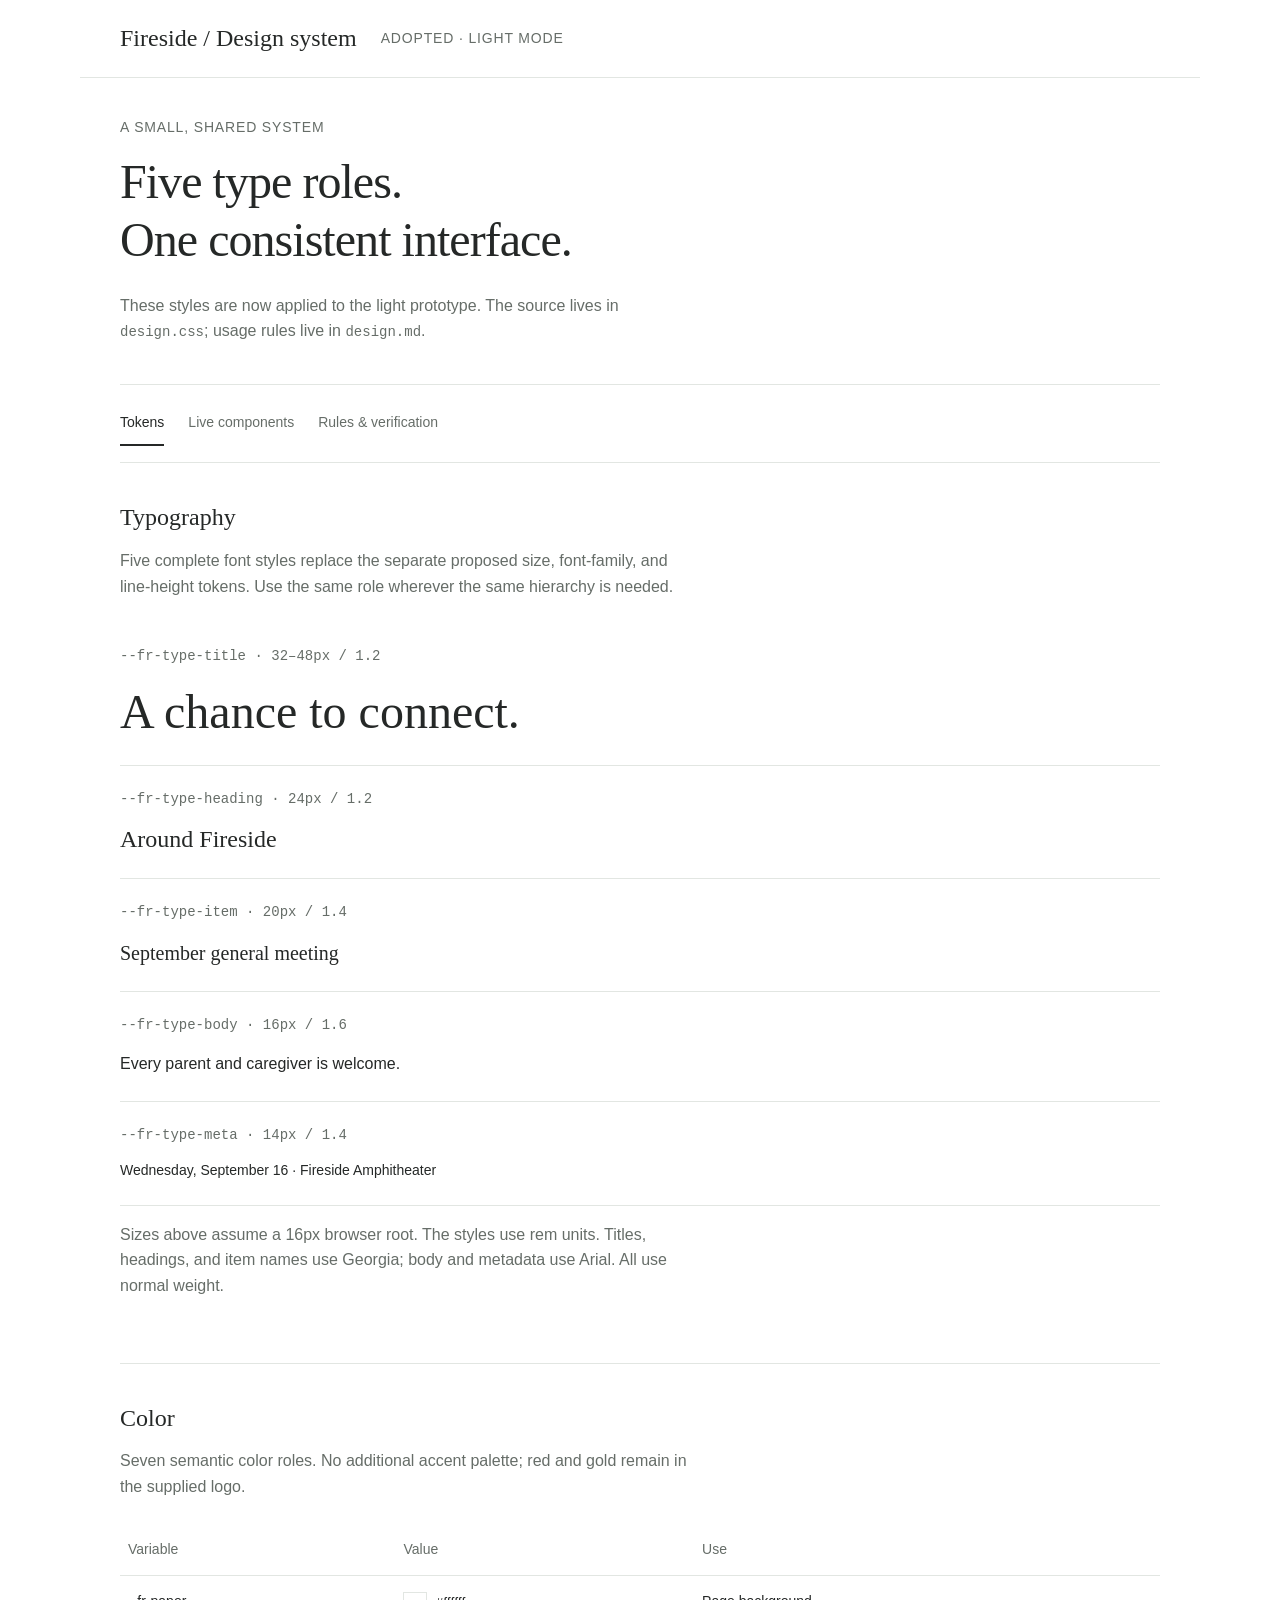
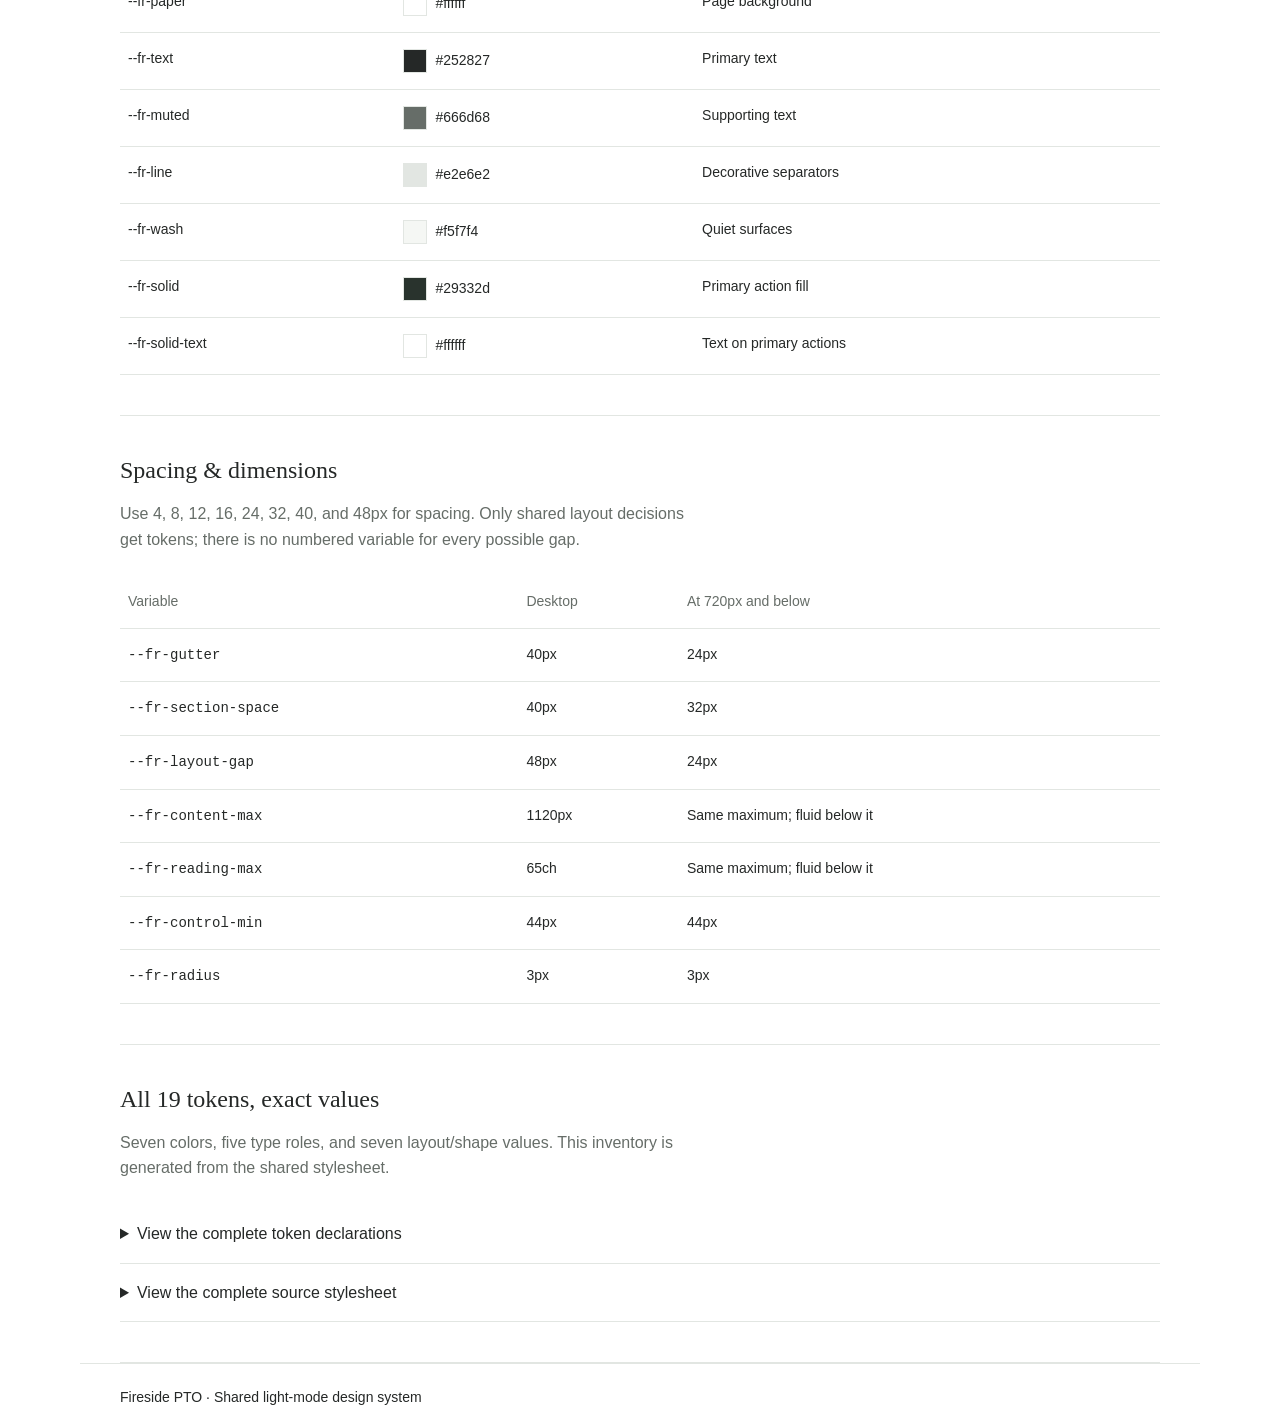
==== design-system.html @ 52592a34 "Add Fireside PTO website preview and shared design system" ====
<!doctype html>
<html lang="en">
<head>
<meta charset="utf-8">
<meta name="viewport" content="width=device-width, initial-scale=1">
<title>Fireside PTO — Design system</title>
<meta name="description" content="Fireside PTO website concept: events, meeting records, volunteer opportunities, and the PTO team.">
<link rel="icon" href="assets/fireside-logo.png">
<link rel="stylesheet" href="design.css">
<link rel="stylesheet" href="site.css">
<link rel="stylesheet" href="design-system.css">
</head>
<body>
<div id="fireside-refined" aria-label="Fireside adopted design system">
 <header class="fr-header"><span class="fr-brand-copy">Fireside / Design system</span><span class="fr-label">ADOPTED · LIGHT MODE</span></header>
 <main>
  <section class="fr-page-intro"><span class="fr-label">A SMALL, SHARED SYSTEM</span><h1>Five type roles.<br>One consistent interface.</h1><p>These styles are now applied to the light prototype. The source lives in <code>design.css</code>; usage rules live in <code>design.md</code>.</p></section>
  <div class="fr-switch ds-nav" role="group" aria-label="Design-system section"><button data-tab="tokens" aria-pressed="true">Tokens</button><button data-tab="samples" aria-pressed="false">Live components</button><button data-tab="rules" aria-pressed="false">Rules & verification</button></div>
  <section id="ds-tokens">
   <div class="ds-block"><h2>Typography</h2><p>Five complete font styles replace the separate proposed size, font-family, and line-height tokens. Use the same role wherever the same hierarchy is needed.</p>
    <div class="ds-type"><code>--fr-type-title · 32–48px / 1.2</code><div style="font:var(--fr-type-title)">A chance to connect.</div></div>
    <div class="ds-type"><code>--fr-type-heading · 24px / 1.2</code><div style="font:var(--fr-type-heading)">Around Fireside</div></div>
    <div class="ds-type"><code>--fr-type-item · 20px / 1.4</code><div style="font:var(--fr-type-item)">September general meeting</div></div>
    <div class="ds-type"><code>--fr-type-body · 16px / 1.6</code><div style="font:var(--fr-type-body)">Every parent and caregiver is welcome.</div></div>
    <div class="ds-type"><code>--fr-type-meta · 14px / 1.4</code><div style="font:var(--fr-type-meta)">Wednesday, September 16 · Fireside Amphitheater</div></div>
    <p>Sizes above assume a 16px browser root. The styles use rem units. Titles, headings, and item names use Georgia; body and metadata use Arial. All use normal weight.</p>
   </div>
   <div class="ds-block"><h2>Color</h2><p>Seven semantic color roles. No additional accent palette; red and gold remain in the supplied logo.</p><div class="ds-table-wrap"><table><thead><tr><th>Variable</th><th>Value</th><th>Use</th></tr></thead><tbody id="ds-color-rows"></tbody></table></div></div>
   <div class="ds-block"><h2>Spacing & dimensions</h2><p>Use 4, 8, 12, 16, 24, 32, 40, and 48px for spacing. Only shared layout decisions get tokens; there is no numbered variable for every possible gap.</p><div class="ds-table-wrap"><table><thead><tr><th>Variable</th><th>Desktop</th><th>At 720px and below</th></tr></thead><tbody><tr><td><code>--fr-gutter</code></td><td>40px</td><td>24px</td></tr><tr><td><code>--fr-section-space</code></td><td>40px</td><td>32px</td></tr><tr><td><code>--fr-layout-gap</code></td><td>48px</td><td>24px</td></tr><tr><td><code>--fr-content-max</code></td><td>1120px</td><td>Same maximum; fluid below it</td></tr><tr><td><code>--fr-reading-max</code></td><td>65ch</td><td>Same maximum; fluid below it</td></tr><tr><td><code>--fr-control-min</code></td><td>44px</td><td>44px</td></tr><tr><td><code>--fr-radius</code></td><td>3px</td><td>3px</td></tr></tbody></table></div></div>
   <div class="ds-block"><h2>All 19 tokens, exact values</h2><p>Seven colors, five type roles, and seven layout/shape values. This inventory is generated from the shared stylesheet.</p><details><summary>View the complete token declarations</summary><pre id="ds-token-code"></pre></details><details><summary>View the complete source stylesheet</summary><pre id="ds-css-code"></pre></details></div>
  </section>
  <section id="ds-samples" hidden>
   <div class="ds-block"><h2>Action hierarchy</h2><p>A solid primary action and an underlined secondary action. Tab through the controls to see the native focus indicator.</p><div class="fr-links"><button class="fr-primary" id="ds-action">View meeting details →</button><a class="fr-inline" href="https://www.firesidepto.org/" target="_blank" rel="noopener">Current Fireside site ↗</a></div><p id="ds-action-status" aria-live="polite">Interactive specimen; no external changes.</p></div>
   <div class="ds-block"><h2>Event filters</h2><p>Selected state uses an underline plus a programmatic pressed state.</p><div class="fr-switch" role="group" aria-label="Example event filter"><button data-filter="Upcoming events" aria-pressed="true">Upcoming events</button><button data-filter="Past meetings" aria-pressed="false">Past meetings</button></div><p id="ds-filter-status" aria-live="polite">Upcoming events selected.</p></div>
   <div class="ds-block"><h2>Event row</h2><button class="fr-event-row" id="ds-event"><span class="fr-calendar"><span>SEP</span>16</span><span class="fr-row-main"><span class="fr-label">PTO MEETING</span><strong>September general meeting</strong><span>5:30–6:45 pm · Fireside Amphitheater</span></span><span class="fr-row-end">Details & agenda →</span></button><div id="ds-event-info" hidden><p>This row opens the event’s permanent page in the production design. A meeting keeps its agenda, recap, and minutes together.</p></div></div>
   <div class="ds-block"><h2>Information surface</h2><aside class="fr-next"><span class="fr-label">PTO GENERAL MEETING</span><div class="fr-date">Wednesday, September 16</div><p>5:30–6:45 pm<br>Fireside Amphitheater</p><div class="fr-note">Pizza and free babysitting provided.</div></aside></div>
   <div class="ds-block"><h2>Meeting records</h2><details><summary>Agenda & minutes</summary><p>Use this disclosure for meeting-specific records. Other types of events omit the section.</p></details></div>
  </section>
  <section id="ds-rules" hidden>
   <div class="ds-block"><h2>What changed</h2><ul><li>Body text is now 16px; metadata and navigation are 14px.</li><li>Near-duplicate heading sizes now share five font roles.</li><li>Header, main content, and footer share gutters and a 1120px maximum.</li><li>Standalone controls have a 44px minimum height.</li><li>Team portraits use a shared 4:3 ratio.</li><li>Internal links use → and external links use ↗.</li><li>Dormant dark-mode colors were removed from the light stylesheet.</li></ul></div>
   <div class="ds-block"><h2>Responsive rules</h2><p>At 960px navigation takes a separate row. At 720px, hero and detail pages stack, gutters reduce, and the team grid uses two columns. At 480px, team and lower homepage sections use one column. The header breakpoint accommodates the larger text.</p></div>
   <div class="ds-block"><h2>Accessibility checks</h2><div class="ds-table-wrap"><table><thead><tr><th>Source-color pair</th><th>Contrast</th></tr></thead><tbody><tr><td>Primary text / paper</td><td>14.88:1</td></tr><tr><td>Secondary text / paper</td><td>5.31:1</td></tr><tr><td>Secondary text / wash</td><td>4.93:1</td></tr><tr><td>Primary text / wash</td><td>13.81:1</td></tr><tr><td>Button text / action fill</td><td>13.08:1</td></tr></tbody></table></div><p>These pairs meet the <a href="https://www.w3.org/WAI/WCAG22/Understanding/contrast-minimum.html" target="_blank" rel="noopener">4.5:1 normal-text threshold</a>. The 44px control height is our usability target; <a href="https://www.w3.org/WAI/WCAG22/Understanding/target-size-minimum.html" target="_blank" rel="noopener">WCAG 2.2 AA specifies 24px with exceptions</a>. Native focus indicators are preserved. This is not a full accessibility audit.</p></div>
   <div class="ds-block"><h2>Before production</h2><p>Verify zoom and reflow, keyboard order, screen-reader semantics, real page URLs, back/forward behavior, and focus after navigation. The prototype still switches views locally.</p></div>
   <div class="ds-block"><h2>Keep it small</h2><p>Use an existing role before adding a value. Make a new token only when it expresses a reusable design decision. Update design.css, design.md, and this reference together.</p></div>
  </section>
 </main><footer>Fireside PTO · Shared light-mode design system</footer>
</div>

<script type="application/json" id="ds-values">{"css": "/* Fireside light prototype. See design.md for usage rules. */\n#fireside-refined {\n  color-scheme: light;\n  --fr-paper: #ffffff;\n  --fr-text: #252827;\n  --fr-muted: #666d68;\n  --fr-line: #e2e6e2;\n  --fr-wash: #f5f7f4;\n  --fr-solid: #29332d;\n  --fr-solid-text: #ffffff;\n\n  /* Five complete type roles; no per-component font-size tokens. */\n  --fr-type-title: 400 clamp(2rem, 1.5rem + 2vw, 3rem)/1.2 Georgia, serif;\n  --fr-type-heading: 400 1.5rem/1.2 Georgia, serif;\n  --fr-type-item: 400 1.25rem/1.4 Georgia, serif;\n  --fr-type-body: 400 1rem/1.6 Arial, sans-serif;\n  --fr-type-meta: 400 .875rem/1.4 Arial, sans-serif;\n\n  --fr-gutter: 40px;\n  --fr-section-space: 40px;\n  --fr-layout-gap: 48px;\n  --fr-content-max: 1120px;\n  --fr-reading-max: 65ch;\n  --fr-control-min: 44px;\n  --fr-radius: 3px;\n\n  background: var(--fr-paper);\n  color: var(--fr-text);\n  font: var(--fr-type-body);\n  text-align: left;\n}\n#fireside-refined * { box-sizing: border-box; }\n#fireside-refined [hidden] { display: none !important; }\n#fireside-refined button, #fireside-refined a { font: inherit; color: inherit; }\n#fireside-refined button { cursor: pointer; background: none; border: 0; padding: 0; text-align: left; min-height: var(--fr-control-min); }\n#fireside-refined a { text-decoration: underline; text-underline-offset: 3px; }\n#fireside-refined button:hover { text-decoration: underline; text-underline-offset: 3px; }\n/* Keep the browser's native focus indicator. */\n#fireside-refined :is(h1,h2,h3,p) { margin: 0; }\n#fireside-refined h1 { font: var(--fr-type-title); letter-spacing: -.02em; margin-bottom: 24px; }\n#fireside-refined h2 { font: var(--fr-type-heading); }\n#fireside-refined h3 { font: var(--fr-type-item); }\n#fireside-refined p { color: var(--fr-muted); margin: 16px 0 24px; max-width: var(--fr-reading-max); }\n#fireside-refined :is(.fr-header,main,footer) { max-width: var(--fr-content-max); margin-inline: auto; padding-inline: var(--fr-gutter); }\n#fireside-refined .fr-header { padding-block: 24px; border-bottom: 1px solid var(--fr-line); display: flex; align-items: center; gap: 24px; flex-wrap: wrap; }\n#fireside-refined .fr-brand { display: flex; align-items: center; gap: 16px; min-width: 0; }\n#fireside-refined .fr-brand img { display: block; width: 72px; height: 72px; object-fit: contain; flex-shrink: 0; }\n#fireside-refined .fr-brand-copy { display: block; font: var(--fr-type-heading); }\n#fireside-refined .fr-brand-copy>span { display: block; font: var(--fr-type-meta); color: var(--fr-muted); margin-top: 8px; }\n#fireside-refined nav { display: flex; gap: 24px; flex: 1; justify-content: flex-end; align-items: center; flex-wrap: wrap; }\n#fireside-refined nav :is(button,a), #fireside-refined .fr-support { display: inline-flex; align-items: center; min-height: var(--fr-control-min); font: var(--fr-type-meta); }\n#fireside-refined nav a, #fireside-refined .fr-support { text-decoration: none; }\n#fireside-refined nav [aria-current=page], #fireside-refined nav a:hover, #fireside-refined .fr-support:hover { text-decoration: underline; text-underline-offset: 6px; }\n#fireside-refined .fr-support { border-left: 1px solid var(--fr-line); padding-left: 24px; }\n#fireside-refined .fr-hero { padding-block: var(--fr-section-space); border-bottom: 1px solid var(--fr-line); }\n#fireside-refined .fr-kicker { display: flex; justify-content: space-between; gap: 16px; flex-wrap: wrap; margin-bottom: 32px; }\n#fireside-refined :is(.fr-kicker,.fr-label) { font: var(--fr-type-meta); color: var(--fr-muted); letter-spacing: .06em; }\n#fireside-refined .fr-label { display: block; }\n#fireside-refined .fr-hero-grid { display: grid; grid-template-columns: 1.6fr 1fr; gap: var(--fr-layout-gap); align-items: center; }\n#fireside-refined .fr-primary { display: inline-flex; align-items: center; justify-content: space-between; gap: 32px; background: var(--fr-solid); color: var(--fr-solid-text); padding: 12px 24px; border-radius: var(--fr-radius); font: var(--fr-type-body); }\n#fireside-refined :is(.fr-next,.fr-info) { padding: 24px; background: var(--fr-wash); border-radius: var(--fr-radius); }\n#fireside-refined .fr-date { font: var(--fr-type-heading); margin-top: 16px; }\n#fireside-refined .fr-note { font: var(--fr-type-meta); padding-top: 16px; border-top: 1px solid var(--fr-line); color: var(--fr-muted); }\n#fireside-refined .fr-events { padding-block: var(--fr-section-space); }\n#fireside-refined .fr-section-top { display: flex; align-items: center; justify-content: space-between; gap: 24px; flex-wrap: wrap; margin-bottom: 16px; }\n#fireside-refined .fr-switch { display: flex; gap: 24px; flex-wrap: wrap; }\n#fireside-refined .fr-switch button { font: var(--fr-type-meta); padding: 12px 0; color: var(--fr-muted); border-bottom: 2px solid transparent; }\n#fireside-refined .fr-switch button[aria-pressed=true] { color: var(--fr-text); border-color: var(--fr-text); }\n#fireside-refined .fr-event-row { display: flex; align-items: center; gap: 24px; width: 100%; padding: 24px 0; border-top: 1px solid var(--fr-line); }\n#fireside-refined .fr-event-row:hover { background: var(--fr-wash); text-decoration: none; }\n#fireside-refined .fr-calendar { width: 56px; flex-shrink: 0; text-align: center; font: var(--fr-type-heading); }\n#fireside-refined .fr-calendar>span { display: block; font: var(--fr-type-meta); color: var(--fr-muted); margin-bottom: 8px; }\n#fireside-refined .fr-row-main { display: block; flex: 1; min-width: 0; }\n#fireside-refined .fr-row-main strong { display: block; font: var(--fr-type-item); margin: 8px 0; }\n#fireside-refined .fr-row-main>span:last-child { font: var(--fr-type-meta); color: var(--fr-muted); }\n#fireside-refined .fr-row-end { font: var(--fr-type-meta); display: flex; gap: 24px; }\n#fireside-refined .fr-bottom { display: grid; grid-template-columns: 1fr 1fr; gap: var(--fr-layout-gap); border-top: 1px solid var(--fr-line); padding-block: var(--fr-section-space); }\n#fireside-refined .fr-bottom h2 { margin-top: 16px; }\n#fireside-refined .fr-links { display: flex; gap: 16px 24px; flex-wrap: wrap; }\n#fireside-refined .fr-inline { display: inline-flex; align-items: center; min-height: var(--fr-control-min); font: var(--fr-type-meta); padding: 8px 0; text-decoration: underline; text-underline-offset: 3px; }\n#fireside-refined footer { padding-block: 24px; border-top: 1px solid var(--fr-line); display: flex; align-items: center; justify-content: space-between; gap: 24px; flex-wrap: wrap; font: var(--fr-type-meta); }\n#fireside-refined footer a { display: inline-flex; align-items: center; min-height: var(--fr-control-min); }\n#fireside-refined .fr-footer-sub { display: block; color: var(--fr-muted); margin-top: 8px; }\n#fireside-refined .fr-back { display: inline-flex; align-items: center; margin: 24px 0; font: var(--fr-type-meta); color: var(--fr-muted); }\n#fireside-refined .fr-detail-head { padding-bottom: 32px; border-bottom: 1px solid var(--fr-line); }\n#fireside-refined :is(.fr-detail-head,.fr-page-intro) h1 { margin-top: 16px; }\n#fireside-refined .fr-detail-head p { margin-bottom: 0; }\n#fireside-refined .fr-detail-grid { display: grid; grid-template-columns: 1.6fr 1fr; gap: var(--fr-layout-gap); padding-block: var(--fr-section-space); }\n#fireside-refined .fr-detail-grid section+section { border-top: 1px solid var(--fr-line); padding-top: 24px; margin-top: 24px; }\n#fireside-refined .fr-info { align-self: start; }\n#fireside-refined .fr-info dl, #fireside-refined .fr-info dd { margin: 0; }\n#fireside-refined .fr-info dt { font: var(--fr-type-meta); color: var(--fr-muted); margin: 24px 0 8px; }\n#fireside-refined .fr-info dt:first-child { margin-top: 0; }\n#fireside-refined .fr-status { font: var(--fr-type-meta); color: var(--fr-muted); border-left: 2px solid var(--fr-line); padding: 16px; margin: 24px 0; }\n#fireside-refined details { border-bottom: 1px solid var(--fr-line); }\n#fireside-refined summary { cursor: pointer; min-height: var(--fr-control-min); padding: 16px 0; }\n#fireside-refined details p { margin-bottom: 16px; }\n#fireside-refined .fr-page-intro { padding-block: var(--fr-section-space); border-bottom: 1px solid var(--fr-line); }\n#fireside-refined .fr-page-intro p { margin-bottom: 0; }\n#fireside-refined .fr-team-grid { display: grid; grid-template-columns: repeat(3,minmax(0,1fr)); gap: 32px 24px; padding-block: var(--fr-section-space); }\n#fireside-refined .fr-photo { aspect-ratio: 4/3; display: grid; place-items: center; background: var(--fr-wash); color: var(--fr-muted); font: var(--fr-type-heading); margin-bottom: 16px; border-radius: var(--fr-radius); }\n#fireside-refined .fr-team-grid h2 { font: var(--fr-type-item); margin-top: 8px; overflow-wrap: anywhere; }\n#fireside-refined .fr-contact-pending { display: block; color: var(--fr-muted); font: var(--fr-type-meta); margin-top: 16px; }\n#fireside-refined .fr-team-help { border-top: 1px solid var(--fr-line); padding-block: var(--fr-section-space); }\n@media(max-width:960px) {\n  #fireside-refined nav { order: 3; flex-basis: 100%; justify-content: flex-start; }\n  #fireside-refined .fr-support { margin-left: auto; border: 0; padding: 0; }\n}\n@media(max-width:720px) {\n  #fireside-refined { --fr-gutter:24px; --fr-section-space:32px; --fr-layout-gap:24px; }\n  #fireside-refined :is(.fr-hero-grid,.fr-detail-grid) { grid-template-columns:1fr; }\n  #fireside-refined .fr-team-grid { grid-template-columns:repeat(2,minmax(0,1fr)); }\n  #fireside-refined .fr-event-row { flex-wrap:wrap; gap:16px; }\n  #fireside-refined .fr-row-end { flex-basis:100%; margin-left:72px; }\n}\n@media(max-width:480px) {\n  #fireside-refined :is(.fr-bottom,.fr-team-grid) { grid-template-columns:1fr; }\n  #fireside-refined .fr-brand-copy { font:var(--fr-type-item); }\n  #fireside-refined .fr-brand img { width:56px; height:56px; }\n  #fireside-refined .fr-brand-copy>span { max-width:18ch; }\n  #fireside-refined .fr-header { gap:16px; }\n  #fireside-refined .fr-support { margin-left:0; }\n  #fireside-refined nav { gap:16px; }\n  #fireside-refined .fr-switch { gap:16px; }\n}\n", "tokens": "--fr-paper: #ffffff;\n--fr-text: #252827;\n--fr-muted: #666d68;\n--fr-line: #e2e6e2;\n--fr-wash: #f5f7f4;\n--fr-solid: #29332d;\n--fr-solid-text: #ffffff;\n--fr-type-title: 400 clamp(2rem, 1.5rem + 2vw, 3rem)/1.2 Georgia, serif;\n--fr-type-heading: 400 1.5rem/1.2 Georgia, serif;\n--fr-type-item: 400 1.25rem/1.4 Georgia, serif;\n--fr-type-body: 400 1rem/1.6 Arial, sans-serif;\n--fr-type-meta: 400 .875rem/1.4 Arial, sans-serif;\n--fr-gutter: 40px;\n--fr-section-space: 40px;\n--fr-layout-gap: 48px;\n--fr-content-max: 1120px;\n--fr-reading-max: 65ch;\n--fr-control-min: 44px;\n--fr-radius: 3px;", "colors": [{"name": "--fr-paper", "value": "#ffffff"}, {"name": "--fr-text", "value": "#252827"}, {"name": "--fr-muted", "value": "#666d68"}, {"name": "--fr-line", "value": "#e2e6e2"}, {"name": "--fr-wash", "value": "#f5f7f4"}, {"name": "--fr-solid", "value": "#29332d"}, {"name": "--fr-solid-text", "value": "#ffffff"}]}</script>
<script>
(()=>{const root=document.getElementById('fireside-refined');const data=JSON.parse(document.getElementById('ds-values').textContent);const purposes=['Page background','Primary text','Supporting text','Decorative separators','Quiet surfaces','Primary action fill','Text on primary actions'];data.colors.forEach((c,i)=>{const tr=document.createElement('tr');[c.name,c.value,purposes[i]].forEach((v,j)=>{const td=document.createElement('td');if(j===1){const chip=document.createElement('span');chip.className='ds-swatch';chip.style.background=c.value;td.append(chip);}td.append(document.createTextNode(v));tr.append(td);});document.getElementById('ds-color-rows').append(tr);});document.getElementById('ds-token-code').textContent=data.tokens;document.getElementById('ds-css-code').textContent=data.css;root.querySelectorAll('[data-tab]').forEach(b=>b.addEventListener('click',()=>{root.querySelectorAll('[data-tab]').forEach(x=>{const selected=x===b;x.setAttribute('aria-pressed',String(selected));document.getElementById('ds-'+x.dataset.tab).hidden=!selected;});}));root.querySelectorAll('[data-filter]').forEach(b=>b.addEventListener('click',()=>{root.querySelectorAll('[data-filter]').forEach(x=>x.setAttribute('aria-pressed',String(x===b)));document.getElementById('ds-filter-status').textContent=b.dataset.filter+' selected.';}));document.getElementById('ds-action').addEventListener('click',()=>document.getElementById('ds-action-status').textContent='Action activated. The website opens the meeting detail view.');document.getElementById('ds-event').addEventListener('click',()=>{const panel=document.getElementById('ds-event-info');panel.hidden=!panel.hidden;});})();
</script>

</body>
</html>
---- design.css ----
/* Fireside light prototype. See design.md for usage rules. */
#fireside-refined {
  color-scheme: light;
  --fr-paper: #ffffff;
  --fr-text: #252827;
  --fr-muted: #666d68;
  --fr-line: #e2e6e2;
  --fr-wash: #f5f7f4;
  --fr-solid: #29332d;
  --fr-solid-text: #ffffff;

  /* Five complete type roles; no per-component font-size tokens. */
  --fr-type-title: 400 clamp(2rem, 1.5rem + 2vw, 3rem)/1.2 Georgia, serif;
  --fr-type-heading: 400 1.5rem/1.2 Georgia, serif;
  --fr-type-item: 400 1.25rem/1.4 Georgia, serif;
  --fr-type-body: 400 1rem/1.6 Arial, sans-serif;
  --fr-type-meta: 400 .875rem/1.4 Arial, sans-serif;

  --fr-gutter: 40px;
  --fr-section-space: 40px;
  --fr-layout-gap: 48px;
  --fr-content-max: 1120px;
  --fr-reading-max: 65ch;
  --fr-control-min: 44px;
  --fr-radius: 3px;

  background: var(--fr-paper);
  color: var(--fr-text);
  font: var(--fr-type-body);
  text-align: left;
}
#fireside-refined * { box-sizing: border-box; }
#fireside-refined [hidden] { display: none !important; }
#fireside-refined button, #fireside-refined a { font: inherit; color: inherit; }
#fireside-refined button { cursor: pointer; background: none; border: 0; padding: 0; text-align: left; min-height: var(--fr-control-min); }
#fireside-refined a { text-decoration: underline; text-underline-offset: 3px; }
#fireside-refined button:hover { text-decoration: underline; text-underline-offset: 3px; }
/* Keep the browser's native focus indicator. */
#fireside-refined :is(h1,h2,h3,p) { margin: 0; }
#fireside-refined h1 { font: var(--fr-type-title); letter-spacing: -.02em; margin-bottom: 24px; }
#fireside-refined h2 { font: var(--fr-type-heading); }
#fireside-refined h3 { font: var(--fr-type-item); }
#fireside-refined p { color: var(--fr-muted); margin: 16px 0 24px; max-width: var(--fr-reading-max); }
#fireside-refined :is(.fr-header,main,footer) { max-width: var(--fr-content-max); margin-inline: auto; padding-inline: var(--fr-gutter); }
#fireside-refined .fr-header { padding-block: 24px; border-bottom: 1px solid var(--fr-line); display: flex; align-items: center; gap: 24px; flex-wrap: wrap; }
#fireside-refined .fr-brand { display: flex; align-items: center; gap: 16px; min-width: 0; }
#fireside-refined .fr-brand img { display: block; width: 72px; height: 72px; object-fit: contain; flex-shrink: 0; }
#fireside-refined .fr-brand-copy { display: block; font: var(--fr-type-heading); }
#fireside-refined .fr-brand-copy>span { display: block; font: var(--fr-type-meta); color: var(--fr-muted); margin-top: 8px; }
#fireside-refined nav { display: flex; gap: 24px; flex: 1; justify-content: flex-end; align-items: center; flex-wrap: wrap; }
#fireside-refined nav :is(button,a), #fireside-refined .fr-support { display: inline-flex; align-items: center; min-height: var(--fr-control-min); font: var(--fr-type-meta); }
#fireside-refined nav a, #fireside-refined .fr-support { text-decoration: none; }
#fireside-refined nav [aria-current=page], #fireside-refined nav a:hover, #fireside-refined .fr-support:hover { text-decoration: underline; text-underline-offset: 6px; }
#fireside-refined .fr-support { border-left: 1px solid var(--fr-line); padding-left: 24px; }
#fireside-refined .fr-hero { padding-block: var(--fr-section-space); border-bottom: 1px solid var(--fr-line); }
#fireside-refined .fr-kicker { display: flex; justify-content: space-between; gap: 16px; flex-wrap: wrap; margin-bottom: 32px; }
#fireside-refined :is(.fr-kicker,.fr-label) { font: var(--fr-type-meta); color: var(--fr-muted); letter-spacing: .06em; }
#fireside-refined .fr-label { display: block; }
#fireside-refined .fr-hero-grid { display: grid; grid-template-columns: 1.6fr 1fr; gap: var(--fr-layout-gap); align-items: center; }
#fireside-refined .fr-primary { display: inline-flex; align-items: center; justify-content: space-between; gap: 32px; background: var(--fr-solid); color: var(--fr-solid-text); padding: 12px 24px; border-radius: var(--fr-radius); font: var(--fr-type-body); }
#fireside-refined :is(.fr-next,.fr-info) { padding: 24px; background: var(--fr-wash); border-radius: var(--fr-radius); }
#fireside-refined .fr-date { font: var(--fr-type-heading); margin-top: 16px; }
#fireside-refined .fr-note { font: var(--fr-type-meta); padding-top: 16px; border-top: 1px solid var(--fr-line); color: var(--fr-muted); }
#fireside-refined .fr-events { padding-block: var(--fr-section-space); }
#fireside-refined .fr-section-top { display: flex; align-items: center; justify-content: space-between; gap: 24px; flex-wrap: wrap; margin-bottom: 16px; }
#fireside-refined .fr-switch { display: flex; gap: 24px; flex-wrap: wrap; }
#fireside-refined .fr-switch button { font: var(--fr-type-meta); padding: 12px 0; color: var(--fr-muted); border-bottom: 2px solid transparent; }
#fireside-refined .fr-switch button[aria-pressed=true] { color: var(--fr-text); border-color: var(--fr-text); }
#fireside-refined .fr-event-row { display: flex; align-items: center; gap: 24px; width: 100%; padding: 24px 0; border-top: 1px solid var(--fr-line); }
#fireside-refined .fr-event-row:hover { background: var(--fr-wash); text-decoration: none; }
#fireside-refined .fr-calendar { width: 56px; flex-shrink: 0; text-align: center; font: var(--fr-type-heading); }
#fireside-refined .fr-calendar>span { display: block; font: var(--fr-type-meta); color: var(--fr-muted); margin-bottom: 8px; }
#fireside-refined .fr-row-main { display: block; flex: 1; min-width: 0; }
#fireside-refined .fr-row-main strong { display: block; font: var(--fr-type-item); margin: 8px 0; }
#fireside-refined .fr-row-main>span:last-child { font: var(--fr-type-meta); color: var(--fr-muted); }
#fireside-refined .fr-row-end { font: var(--fr-type-meta); display: flex; gap: 24px; }
#fireside-refined .fr-bottom { display: grid; grid-template-columns: 1fr 1fr; gap: var(--fr-layout-gap); border-top: 1px solid var(--fr-line); padding-block: var(--fr-section-space); }
#fireside-refined .fr-bottom h2 { margin-top: 16px; }
#fireside-refined .fr-links { display: flex; gap: 16px 24px; flex-wrap: wrap; }
#fireside-refined .fr-inline { display: inline-flex; align-items: center; min-height: var(--fr-control-min); font: var(--fr-type-meta); padding: 8px 0; text-decoration: underline; text-underline-offset: 3px; }
#fireside-refined footer { padding-block: 24px; border-top: 1px solid var(--fr-line); display: flex; align-items: center; justify-content: space-between; gap: 24px; flex-wrap: wrap; font: var(--fr-type-meta); }
#fireside-refined footer a { display: inline-flex; align-items: center; min-height: var(--fr-control-min); }
#fireside-refined .fr-footer-sub { display: block; color: var(--fr-muted); margin-top: 8px; }
#fireside-refined .fr-back { display: inline-flex; align-items: center; margin: 24px 0; font: var(--fr-type-meta); color: var(--fr-muted); }
#fireside-refined .fr-detail-head { padding-bottom: 32px; border-bottom: 1px solid var(--fr-line); }
#fireside-refined :is(.fr-detail-head,.fr-page-intro) h1 { margin-top: 16px; }
#fireside-refined .fr-detail-head p { margin-bottom: 0; }
#fireside-refined .fr-detail-grid { display: grid; grid-template-columns: 1.6fr 1fr; gap: var(--fr-layout-gap); padding-block: var(--fr-section-space); }
#fireside-refined .fr-detail-grid section+section { border-top: 1px solid var(--fr-line); padding-top: 24px; margin-top: 24px; }
#fireside-refined .fr-info { align-self: start; }
#fireside-refined .fr-info dl, #fireside-refined .fr-info dd { margin: 0; }
#fireside-refined .fr-info dt { font: var(--fr-type-meta); color: var(--fr-muted); margin: 24px 0 8px; }
#fireside-refined .fr-info dt:first-child { margin-top: 0; }
#fireside-refined .fr-status { font: var(--fr-type-meta); color: var(--fr-muted); border-left: 2px solid var(--fr-line); padding: 16px; margin: 24px 0; }
#fireside-refined details { border-bottom: 1px solid var(--fr-line); }
#fireside-refined summary { cursor: pointer; min-height: var(--fr-control-min); padding: 16px 0; }
#fireside-refined details p { margin-bottom: 16px; }
#fireside-refined .fr-page-intro { padding-block: var(--fr-section-space); border-bottom: 1px solid var(--fr-line); }
#fireside-refined .fr-page-intro p { margin-bottom: 0; }
#fireside-refined .fr-team-grid { display: grid; grid-template-columns: repeat(3,minmax(0,1fr)); gap: 32px 24px; padding-block: var(--fr-section-space); }
#fireside-refined .fr-photo { aspect-ratio: 4/3; display: grid; place-items: center; background: var(--fr-wash); color: var(--fr-muted); font: var(--fr-type-heading); margin-bottom: 16px; border-radius: var(--fr-radius); }
#fireside-refined .fr-team-grid h2 { font: var(--fr-type-item); margin-top: 8px; overflow-wrap: anywhere; }
#fireside-refined .fr-contact-pending { display: block; color: var(--fr-muted); font: var(--fr-type-meta); margin-top: 16px; }
#fireside-refined .fr-team-help { border-top: 1px solid var(--fr-line); padding-block: var(--fr-section-space); }
@media(max-width:960px) {
  #fireside-refined nav { order: 3; flex-basis: 100%; justify-content: flex-start; }
  #fireside-refined .fr-support { margin-left: auto; border: 0; padding: 0; }
}
@media(max-width:720px) {
  #fireside-refined { --fr-gutter:24px; --fr-section-space:32px; --fr-layout-gap:24px; }
  #fireside-refined :is(.fr-hero-grid,.fr-detail-grid) { grid-template-columns:1fr; }
  #fireside-refined .fr-team-grid { grid-template-columns:repeat(2,minmax(0,1fr)); }
  #fireside-refined .fr-event-row { flex-wrap:wrap; gap:16px; }
  #fireside-refined .fr-row-end { flex-basis:100%; margin-left:72px; }
}
@media(max-width:480px) {
  #fireside-refined :is(.fr-bottom,.fr-team-grid) { grid-template-columns:1fr; }
  #fireside-refined .fr-brand-copy { font:var(--fr-type-item); }
  #fireside-refined .fr-brand img { width:56px; height:56px; }
  #fireside-refined .fr-brand-copy>span { max-width:18ch; }
  #fireside-refined .fr-header { gap:16px; }
  #fireside-refined .fr-support { margin-left:0; }
  #fireside-refined nav { gap:16px; }
  #fireside-refined .fr-switch { gap:16px; }
}
---- site.css ----
html { color-scheme: light; background: #fff; }
body { margin: 0; }
---- design-system.css ----
#fireside-refined .ds-nav{padding-block:16px;border-bottom:1px solid var(--fr-line)}
#fireside-refined .ds-block{padding-block:var(--fr-section-space);border-bottom:1px solid var(--fr-line)}
#fireside-refined .ds-type{padding:24px 0;border-bottom:1px solid var(--fr-line)}
#fireside-refined .ds-type code{display:block;margin-bottom:16px;color:var(--fr-muted)}
#fireside-refined code,#fireside-refined pre{font:var(--fr-type-meta);font-family:monospace;overflow-wrap:anywhere}
#fireside-refined pre{white-space:pre-wrap;padding:24px;background:var(--fr-wash)}
#fireside-refined table{border-collapse:collapse;width:100%;font:var(--fr-type-meta)}
#fireside-refined :is(th,td){text-align:left;vertical-align:top;padding:16px 8px;border-bottom:1px solid var(--fr-line);overflow-wrap:anywhere}
#fireside-refined th{font-weight:400;color:var(--fr-muted)}
#fireside-refined .ds-swatch{display:inline-block;width:24px;height:24px;margin-right:8px;vertical-align:middle;border:1px solid var(--fr-line)}
#fireside-refined .ds-block li{margin-bottom:8px}
@media(max-width:720px){#fireside-refined .ds-table-wrap{overflow-x:auto}#fireside-refined table{min-width:480px}}
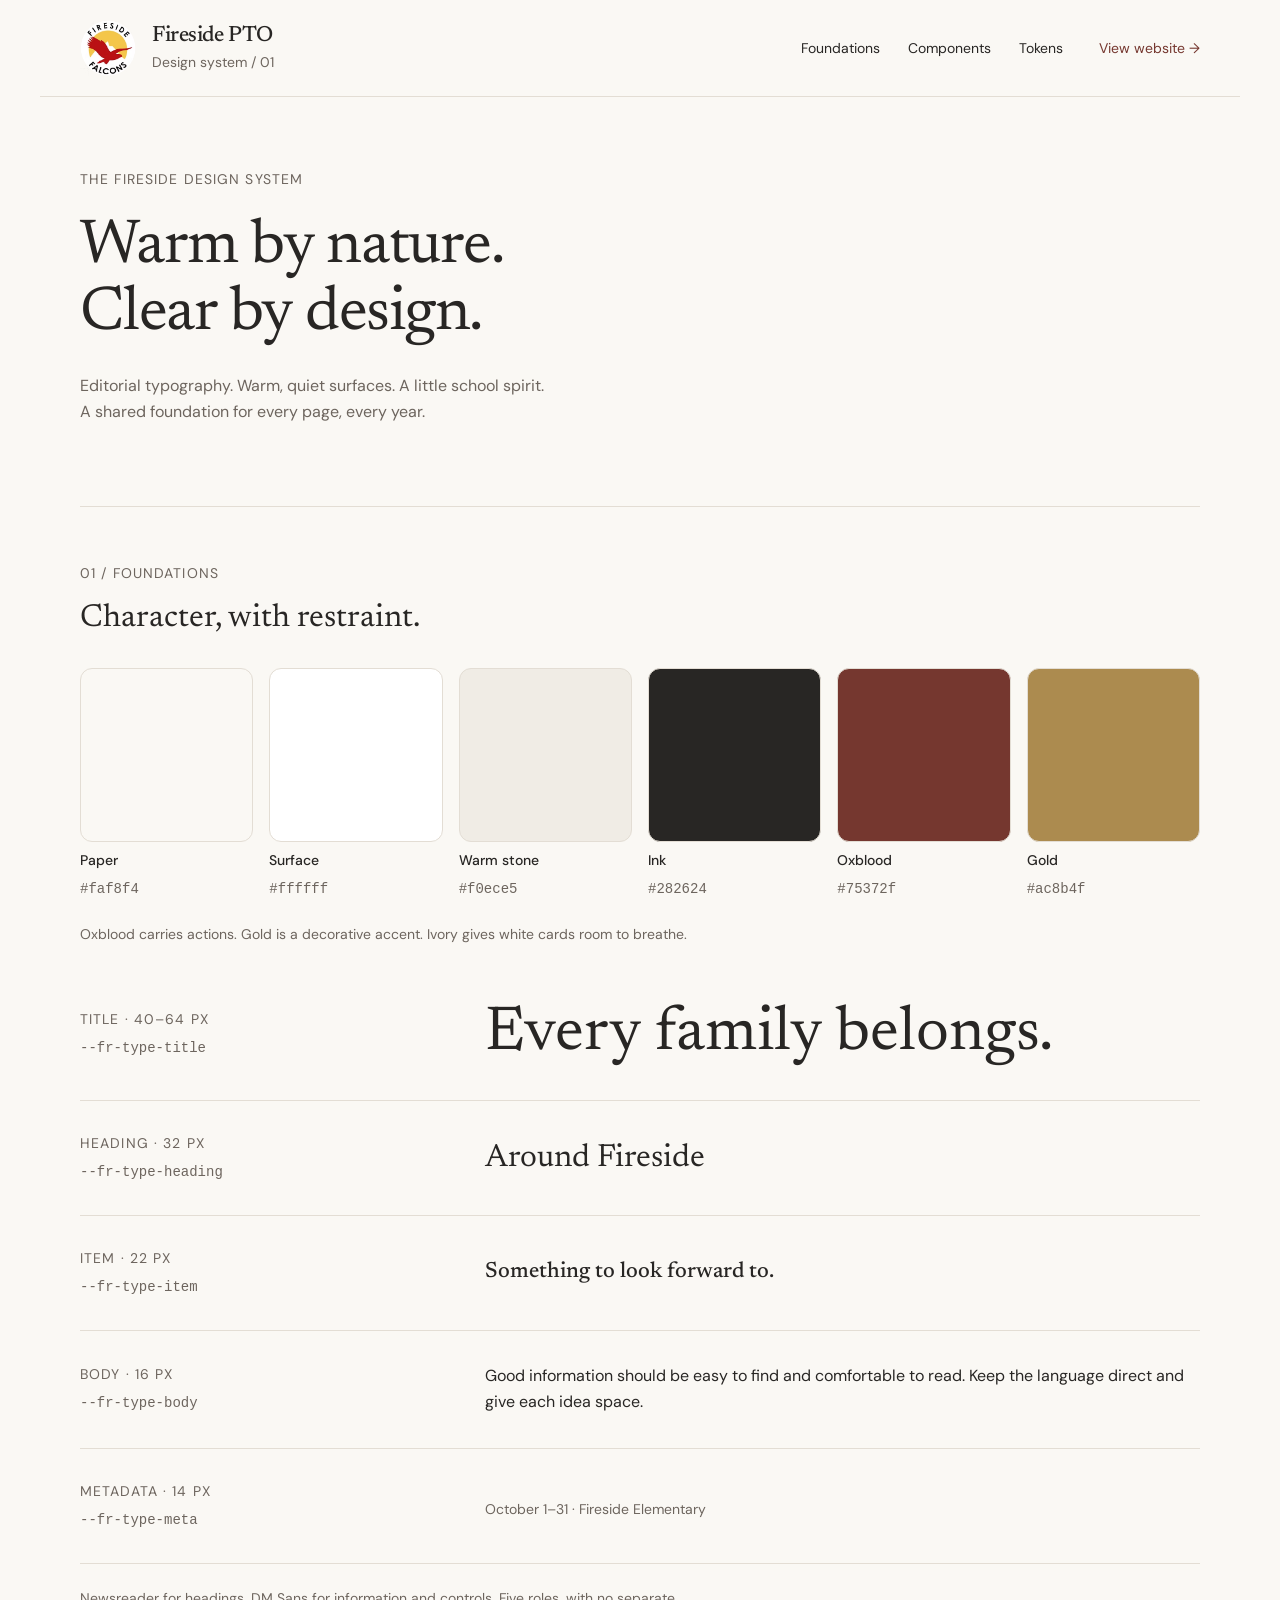
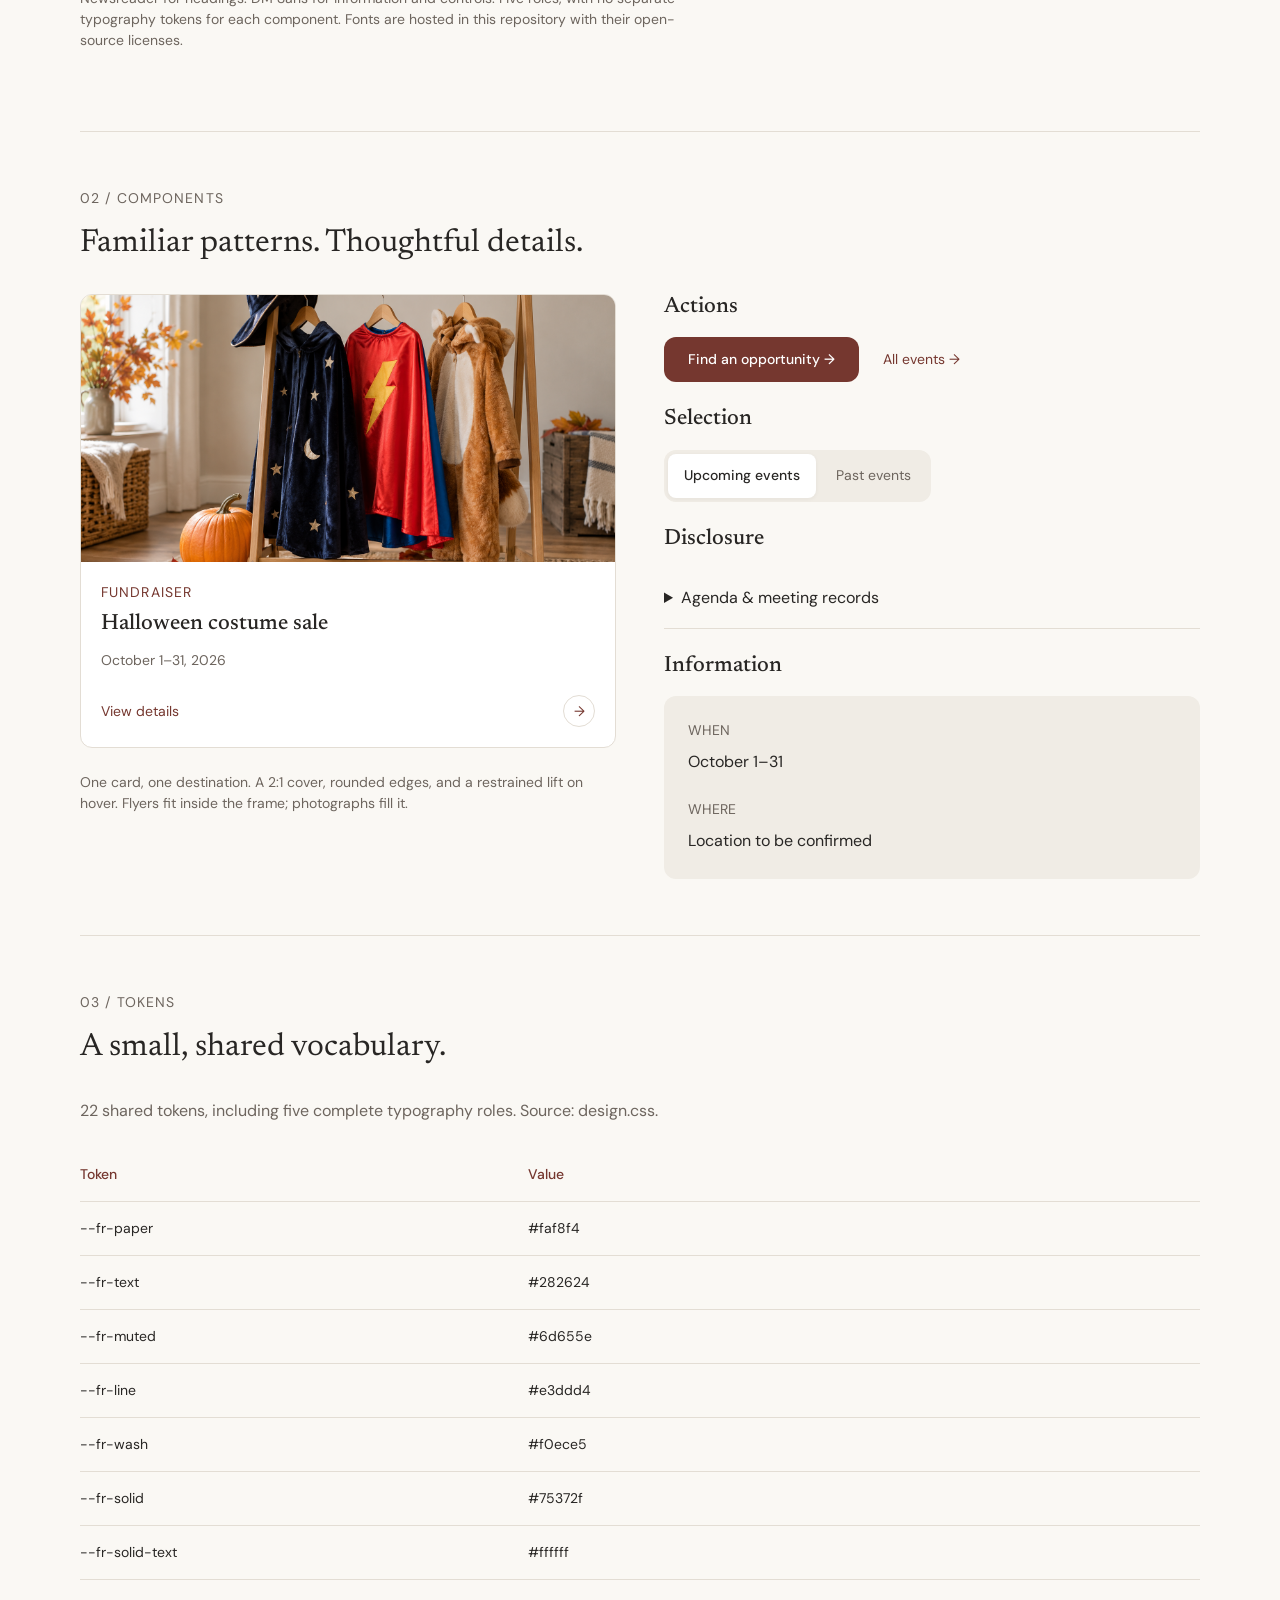
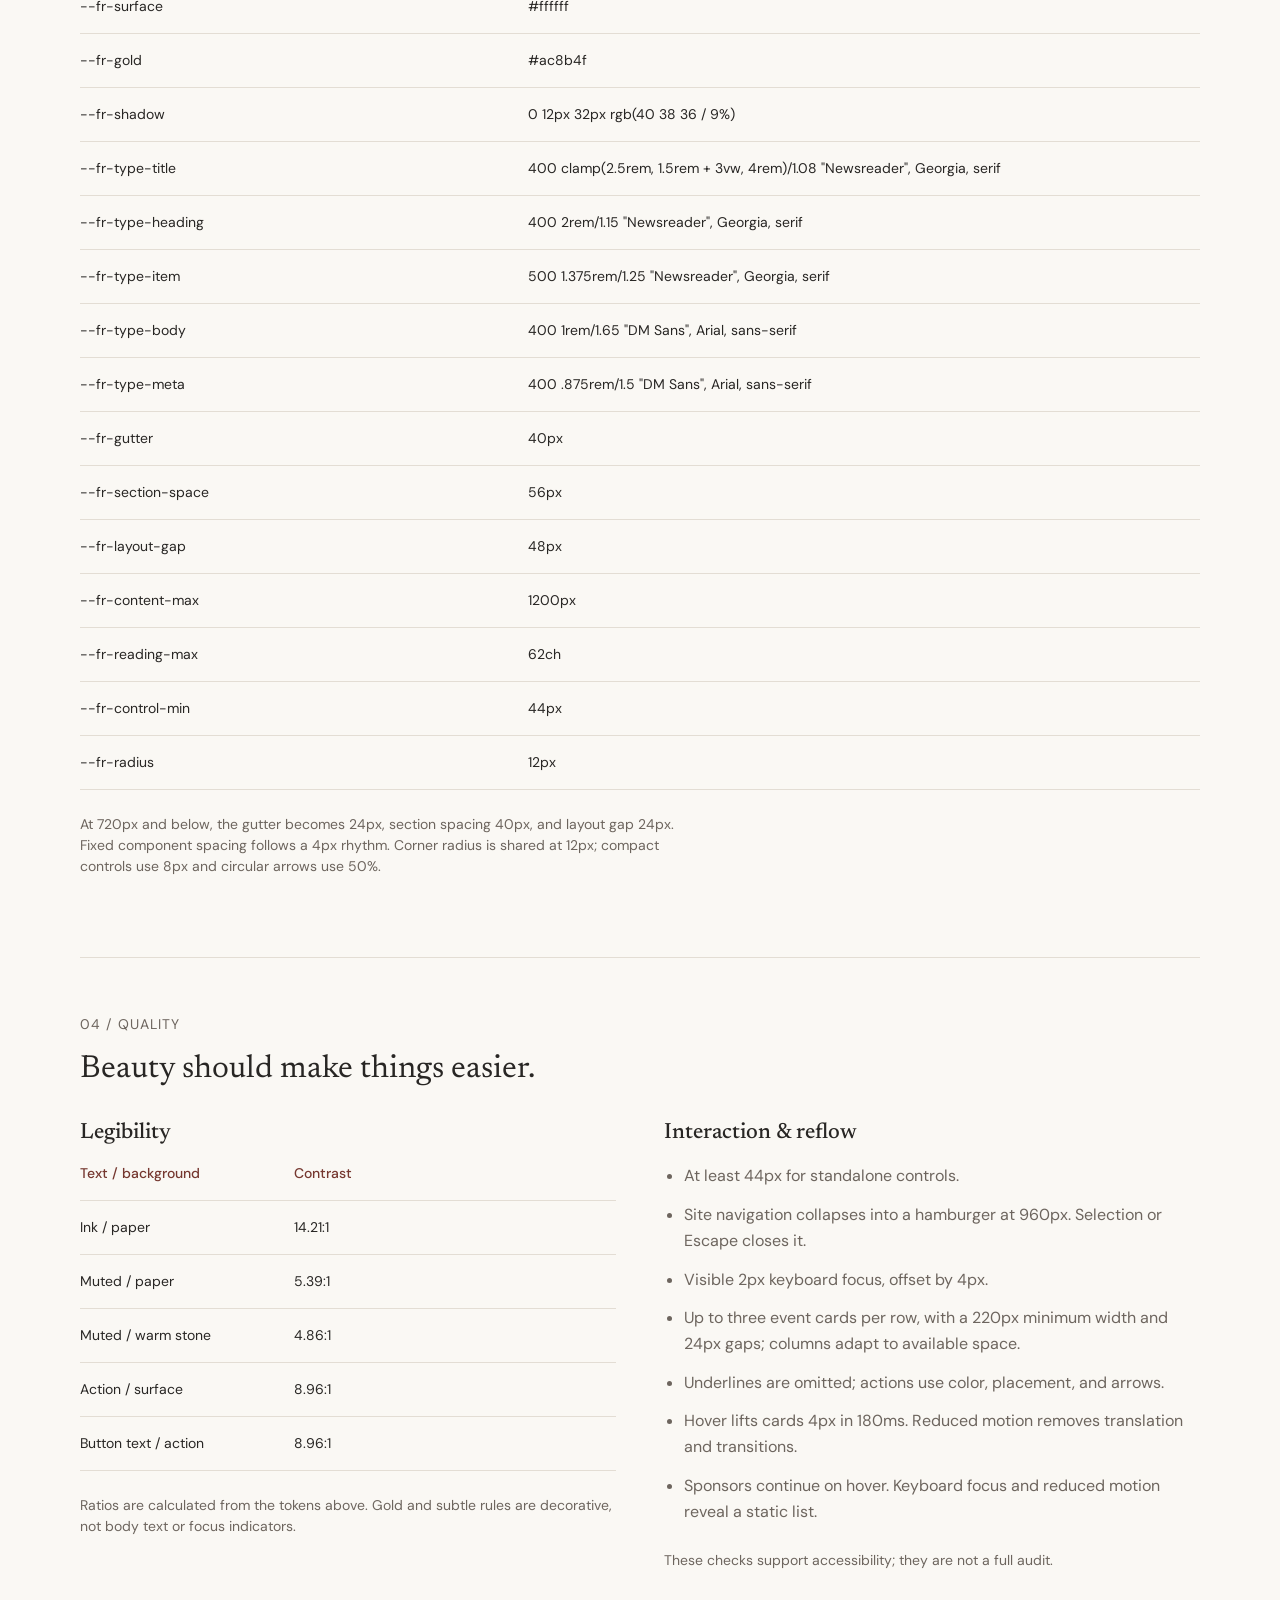
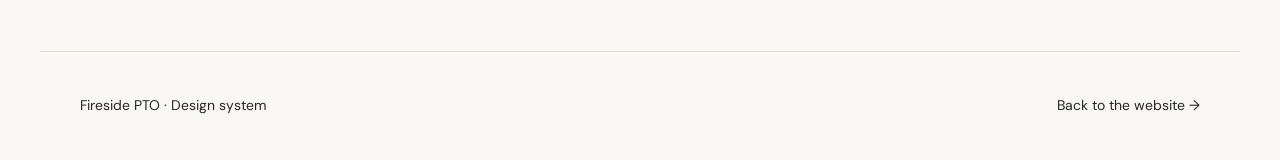
==== commit 598ff486: "Refine PTO design system, events, and responsive navigation" ====
--- a/design-system.html
+++ b/design-system.html
@@ -1,55 +1,35 @@
 <!doctype html>
 <html lang="en">
 <head>
-<meta charset="utf-8">
-<meta name="viewport" content="width=device-width, initial-scale=1">
-<title>Fireside PTO — Design system</title>
-<meta name="description" content="Fireside PTO website concept: events, meeting records, volunteer opportunities, and the PTO team.">
+<meta charset="utf-8"><meta name="viewport" content="width=device-width,initial-scale=1">
+<title>Fireside — Design system</title>
 <link rel="icon" href="assets/fireside-logo.png">
-<link rel="stylesheet" href="design.css">
-<link rel="stylesheet" href="site.css">
-<link rel="stylesheet" href="design-system.css">
+<link rel="stylesheet" href="design.css?v=donate-arrow-1"><link rel="stylesheet" href="site.css?v=flexible-event-cards-1"><link rel="stylesheet" href="design-system.css?v=refined-2">
 </head>
-<body>
-<div id="fireside-refined" aria-label="Fireside adopted design system">
- <header class="fr-header"><span class="fr-brand-copy">Fireside / Design system</span><span class="fr-label">ADOPTED · LIGHT MODE</span></header>
- <main>
-  <section class="fr-page-intro"><span class="fr-label">A SMALL, SHARED SYSTEM</span><h1>Five type roles.<br>One consistent interface.</h1><p>These styles are now applied to the light prototype. The source lives in <code>design.css</code>; usage rules live in <code>design.md</code>.</p></section>
-  <div class="fr-switch ds-nav" role="group" aria-label="Design-system section"><button data-tab="tokens" aria-pressed="true">Tokens</button><button data-tab="samples" aria-pressed="false">Live components</button><button data-tab="rules" aria-pressed="false">Rules & verification</button></div>
-  <section id="ds-tokens">
-   <div class="ds-block"><h2>Typography</h2><p>Five complete font styles replace the separate proposed size, font-family, and line-height tokens. Use the same role wherever the same hierarchy is needed.</p>
-    <div class="ds-type"><code>--fr-type-title · 32–48px / 1.2</code><div style="font:var(--fr-type-title)">A chance to connect.</div></div>
-    <div class="ds-type"><code>--fr-type-heading · 24px / 1.2</code><div style="font:var(--fr-type-heading)">Around Fireside</div></div>
-    <div class="ds-type"><code>--fr-type-item · 20px / 1.4</code><div style="font:var(--fr-type-item)">September general meeting</div></div>
-    <div class="ds-type"><code>--fr-type-body · 16px / 1.6</code><div style="font:var(--fr-type-body)">Every parent and caregiver is welcome.</div></div>
-    <div class="ds-type"><code>--fr-type-meta · 14px / 1.4</code><div style="font:var(--fr-type-meta)">Wednesday, September 16 · Fireside Amphitheater</div></div>
-    <p>Sizes above assume a 16px browser root. The styles use rem units. Titles, headings, and item names use Georgia; body and metadata use Arial. All use normal weight.</p>
-   </div>
-   <div class="ds-block"><h2>Color</h2><p>Seven semantic color roles. No additional accent palette; red and gold remain in the supplied logo.</p><div class="ds-table-wrap"><table><thead><tr><th>Variable</th><th>Value</th><th>Use</th></tr></thead><tbody id="ds-color-rows"></tbody></table></div></div>
-   <div class="ds-block"><h2>Spacing & dimensions</h2><p>Use 4, 8, 12, 16, 24, 32, 40, and 48px for spacing. Only shared layout decisions get tokens; there is no numbered variable for every possible gap.</p><div class="ds-table-wrap"><table><thead><tr><th>Variable</th><th>Desktop</th><th>At 720px and below</th></tr></thead><tbody><tr><td><code>--fr-gutter</code></td><td>40px</td><td>24px</td></tr><tr><td><code>--fr-section-space</code></td><td>40px</td><td>32px</td></tr><tr><td><code>--fr-layout-gap</code></td><td>48px</td><td>24px</td></tr><tr><td><code>--fr-content-max</code></td><td>1120px</td><td>Same maximum; fluid below it</td></tr><tr><td><code>--fr-reading-max</code></td><td>65ch</td><td>Same maximum; fluid below it</td></tr><tr><td><code>--fr-control-min</code></td><td>44px</td><td>44px</td></tr><tr><td><code>--fr-radius</code></td><td>3px</td><td>3px</td></tr></tbody></table></div></div>
-   <div class="ds-block"><h2>All 19 tokens, exact values</h2><p>Seven colors, five type roles, and seven layout/shape values. This inventory is generated from the shared stylesheet.</p><details><summary>View the complete token declarations</summary><pre id="ds-token-code"></pre></details><details><summary>View the complete source stylesheet</summary><pre id="ds-css-code"></pre></details></div>
-  </section>
-  <section id="ds-samples" hidden>
-   <div class="ds-block"><h2>Action hierarchy</h2><p>A solid primary action and an underlined secondary action. Tab through the controls to see the native focus indicator.</p><div class="fr-links"><button class="fr-primary" id="ds-action">View meeting details →</button><a class="fr-inline" href="https://www.firesidepto.org/" target="_blank" rel="noopener">Current Fireside site ↗</a></div><p id="ds-action-status" aria-live="polite">Interactive specimen; no external changes.</p></div>
-   <div class="ds-block"><h2>Event filters</h2><p>Selected state uses an underline plus a programmatic pressed state.</p><div class="fr-switch" role="group" aria-label="Example event filter"><button data-filter="Upcoming events" aria-pressed="true">Upcoming events</button><button data-filter="Past meetings" aria-pressed="false">Past meetings</button></div><p id="ds-filter-status" aria-live="polite">Upcoming events selected.</p></div>
-   <div class="ds-block"><h2>Event row</h2><button class="fr-event-row" id="ds-event"><span class="fr-calendar"><span>SEP</span>16</span><span class="fr-row-main"><span class="fr-label">PTO MEETING</span><strong>September general meeting</strong><span>5:30–6:45 pm · Fireside Amphitheater</span></span><span class="fr-row-end">Details & agenda →</span></button><div id="ds-event-info" hidden><p>This row opens the event’s permanent page in the production design. A meeting keeps its agenda, recap, and minutes together.</p></div></div>
-   <div class="ds-block"><h2>Information surface</h2><aside class="fr-next"><span class="fr-label">PTO GENERAL MEETING</span><div class="fr-date">Wednesday, September 16</div><p>5:30–6:45 pm<br>Fireside Amphitheater</p><div class="fr-note">Pizza and free babysitting provided.</div></aside></div>
-   <div class="ds-block"><h2>Meeting records</h2><details><summary>Agenda & minutes</summary><p>Use this disclosure for meeting-specific records. Other types of events omit the section.</p></details></div>
-  </section>
-  <section id="ds-rules" hidden>
-   <div class="ds-block"><h2>What changed</h2><ul><li>Body text is now 16px; metadata and navigation are 14px.</li><li>Near-duplicate heading sizes now share five font roles.</li><li>Header, main content, and footer share gutters and a 1120px maximum.</li><li>Standalone controls have a 44px minimum height.</li><li>Team portraits use a shared 4:3 ratio.</li><li>Internal links use → and external links use ↗.</li><li>Dormant dark-mode colors were removed from the light stylesheet.</li></ul></div>
-   <div class="ds-block"><h2>Responsive rules</h2><p>At 960px navigation takes a separate row. At 720px, hero and detail pages stack, gutters reduce, and the team grid uses two columns. At 480px, team and lower homepage sections use one column. The header breakpoint accommodates the larger text.</p></div>
-   <div class="ds-block"><h2>Accessibility checks</h2><div class="ds-table-wrap"><table><thead><tr><th>Source-color pair</th><th>Contrast</th></tr></thead><tbody><tr><td>Primary text / paper</td><td>14.88:1</td></tr><tr><td>Secondary text / paper</td><td>5.31:1</td></tr><tr><td>Secondary text / wash</td><td>4.93:1</td></tr><tr><td>Primary text / wash</td><td>13.81:1</td></tr><tr><td>Button text / action fill</td><td>13.08:1</td></tr></tbody></table></div><p>These pairs meet the <a href="https://www.w3.org/WAI/WCAG22/Understanding/contrast-minimum.html" target="_blank" rel="noopener">4.5:1 normal-text threshold</a>. The 44px control height is our usability target; <a href="https://www.w3.org/WAI/WCAG22/Understanding/target-size-minimum.html" target="_blank" rel="noopener">WCAG 2.2 AA specifies 24px with exceptions</a>. Native focus indicators are preserved. This is not a full accessibility audit.</p></div>
-   <div class="ds-block"><h2>Before production</h2><p>Verify zoom and reflow, keyboard order, screen-reader semantics, real page URLs, back/forward behavior, and focus after navigation. The prototype still switches views locally.</p></div>
-   <div class="ds-block"><h2>Keep it small</h2><p>Use an existing role before adding a value. Make a new token only when it expresses a reusable design decision. Update design.css, design.md, and this reference together.</p></div>
-  </section>
- </main><footer>Fireside PTO · Shared light-mode design system</footer>
+<body><div id="fireside-refined">
+<header class="fr-header"><a class="fr-brand" href="index.html"><img src="assets/fireside-logo.png" alt="Fireside Falcons"><span class="fr-brand-copy">Fireside PTO<span>Design system / 01</span></span></a><nav aria-label="Design reference"><a href="#foundations">Foundations</a><a href="#components">Components</a><a href="#tokens">Tokens</a></nav><a class="fr-inline" href="index.html">View website →</a></header>
+<main>
+<section class="ds-intro"><span class="fr-label">THE FIRESIDE DESIGN SYSTEM</span><h1>Warm by nature.<br>Clear by design.</h1><p>Editorial typography. Warm, quiet surfaces. A little school spirit.<br>A shared foundation for every page, every year.</p></section>
+<section class="ds-block" id="foundations"><div class="ds-section-title"><span class="fr-label">01 / FOUNDATIONS</span><h2>Character, with restraint.</h2></div><div class="ds-palette" id="palette"></div><p class="ds-caption">Oxblood carries actions. Gold is a decorative accent. Ivory gives white cards room to breathe.</p>
+<div class="ds-type"><div><span class="fr-label">TITLE · 40–64 PX</span><code>--fr-type-title</code></div><div class="ds-title-sample">Every family belongs.</div></div>
+<div class="ds-type"><div><span class="fr-label">HEADING · 32 PX</span><code>--fr-type-heading</code></div><h2>Around Fireside</h2></div>
+<div class="ds-type"><div><span class="fr-label">ITEM · 22 PX</span><code>--fr-type-item</code></div><h3>Something to look forward to.</h3></div>
+<div class="ds-type"><div><span class="fr-label">BODY · 16 PX</span><code>--fr-type-body</code></div><div>Good information should be easy to find and comfortable to read. Keep the language direct and give each idea space.</div></div>
+<div class="ds-type"><div><span class="fr-label">METADATA · 14 PX</span><code>--fr-type-meta</code></div><span class="fr-commitment">October 1–31 · Fireside Elementary</span></div>
+<p class="ds-caption">Newsreader for headings. DM Sans for information and controls. Five roles, with no separate typography tokens for each component. Fonts are hosted in this repository with their open-source licenses.</p></section>
+<section class="ds-block" id="components"><div class="ds-section-title"><span class="fr-label">02 / COMPONENTS</span><h2>Familiar patterns. Thoughtful details.</h2></div><div class="ds-component-grid"><div><article class="fr-event-card"><a class="fr-event-card-link" href="index.html#event/2026-halloween-costume-sale"><div class="fr-card-cover"><img class="fr-cover-photo" src="assets/halloween-costume-sale.png" alt="Illustrative Halloween costumes"></div><div class="fr-event-card-copy"><span class="fr-label">FUNDRAISER</span><h2>Halloween costume sale</h2><p>October 1–31, 2026</p><span class="fr-card-action">View details <span class="fr-arrow">→</span></span></div></a></article><p class="ds-caption">One card, one destination. A 2:1 cover, rounded edges, and a restrained lift on hover. Flyers fit inside the frame; photographs fill it.</p></div><div class="ds-controls"><h3>Actions</h3><div class="fr-links"><a class="fr-primary" href="index.html#volunteer">Find an opportunity →</a><a class="fr-inline" href="index.html#events">All events →</a></div><h3>Selection</h3><div class="fr-switch" aria-label="Sample selection"><button type="button" aria-pressed="true">Upcoming events</button><button type="button" aria-pressed="false">Past events</button></div><h3>Disclosure</h3><details><summary>Agenda & meeting records</summary><p>Records stay with their event. Keep summaries concise and link to the original documents.</p></details><h3>Information</h3><aside class="fr-info"><dl><dt>WHEN</dt><dd>October 1–31</dd><dt>WHERE</dt><dd>Location to be confirmed</dd></dl></aside></div></div></section>
+<section class="ds-block" id="tokens"><div class="ds-section-title"><span class="fr-label">03 / TOKENS</span><h2>A small, shared vocabulary.</h2></div><p id="token-count"></p><div class="ds-table-wrap"><table><thead><tr><th>Token</th><th>Value</th></tr></thead><tbody id="token-rows"></tbody></table></div><p class="ds-caption">At 720px and below, the gutter becomes 24px, section spacing 40px, and layout gap 24px. Fixed component spacing follows a 4px rhythm. Corner radius is shared at 12px; compact controls use 8px and circular arrows use 50%.</p></section>
+<section class="ds-block"><div class="ds-section-title"><span class="fr-label">04 / QUALITY</span><h2>Beauty should make things easier.</h2></div><div class="ds-component-grid"><div><h3>Legibility</h3><div class="ds-table-wrap"><table><thead><tr><th>Text / background</th><th>Contrast</th></tr></thead><tbody id="contrast-rows"></tbody></table></div><p class="ds-caption">Ratios are calculated from the tokens above. Gold and subtle rules are decorative, not body text or focus indicators.</p></div><div><h3>Interaction & reflow</h3><ul><li>At least 44px for standalone controls.</li><li>Site navigation collapses into a hamburger at 960px. Selection or Escape closes it.</li><li>Visible 2px keyboard focus, offset by 4px.</li><li>Up to three event cards per row, with a 220px minimum width and 24px gaps; columns adapt to available space.</li><li>Underlines are omitted; actions use color, placement, and arrows.</li><li>Hover lifts cards 4px in 180ms. Reduced motion removes translation and transitions.</li><li>Sponsors continue on hover. Keyboard focus and reduced motion reveal a static list.</li></ul><p class="ds-caption">These checks support accessibility; they are not a full audit.</p></div></div></section>
+</main><footer><span>Fireside PTO · Design system</span><a href="index.html">Back to the website →</a></footer>
 </div>
-
-<script type="application/json" id="ds-values">{"css": "/* Fireside light prototype. See design.md for usage rules. */\n#fireside-refined {\n  color-scheme: light;\n  --fr-paper: #ffffff;\n  --fr-text: #252827;\n  --fr-muted: #666d68;\n  --fr-line: #e2e6e2;\n  --fr-wash: #f5f7f4;\n  --fr-solid: #29332d;\n  --fr-solid-text: #ffffff;\n\n  /* Five complete type roles; no per-component font-size tokens. */\n  --fr-type-title: 400 clamp(2rem, 1.5rem + 2vw, 3rem)/1.2 Georgia, serif;\n  --fr-type-heading: 400 1.5rem/1.2 Georgia, serif;\n  --fr-type-item: 400 1.25rem/1.4 Georgia, serif;\n  --fr-type-body: 400 1rem/1.6 Arial, sans-serif;\n  --fr-type-meta: 400 .875rem/1.4 Arial, sans-serif;\n\n  --fr-gutter: 40px;\n  --fr-section-space: 40px;\n  --fr-layout-gap: 48px;\n  --fr-content-max: 1120px;\n  --fr-reading-max: 65ch;\n  --fr-control-min: 44px;\n  --fr-radius: 3px;\n\n  background: var(--fr-paper);\n  color: var(--fr-text);\n  font: var(--fr-type-body);\n  text-align: left;\n}\n#fireside-refined * { box-sizing: border-box; }\n#fireside-refined [hidden] { display: none !important; }\n#fireside-refined button, #fireside-refined a { font: inherit; color: inherit; }\n#fireside-refined button { cursor: pointer; background: none; border: 0; padding: 0; text-align: left; min-height: var(--fr-control-min); }\n#fireside-refined a { text-decoration: underline; text-underline-offset: 3px; }\n#fireside-refined button:hover { text-decoration: underline; text-underline-offset: 3px; }\n/* Keep the browser's native focus indicator. */\n#fireside-refined :is(h1,h2,h3,p) { margin: 0; }\n#fireside-refined h1 { font: var(--fr-type-title); letter-spacing: -.02em; margin-bottom: 24px; }\n#fireside-refined h2 { font: var(--fr-type-heading); }\n#fireside-refined h3 { font: var(--fr-type-item); }\n#fireside-refined p { color: var(--fr-muted); margin: 16px 0 24px; max-width: var(--fr-reading-max); }\n#fireside-refined :is(.fr-header,main,footer) { max-width: var(--fr-content-max); margin-inline: auto; padding-inline: var(--fr-gutter); }\n#fireside-refined .fr-header { padding-block: 24px; border-bottom: 1px solid var(--fr-line); display: flex; align-items: center; gap: 24px; flex-wrap: wrap; }\n#fireside-refined .fr-brand { display: flex; align-items: center; gap: 16px; min-width: 0; }\n#fireside-refined .fr-brand img { display: block; width: 72px; height: 72px; object-fit: contain; flex-shrink: 0; }\n#fireside-refined .fr-brand-copy { display: block; font: var(--fr-type-heading); }\n#fireside-refined .fr-brand-copy>span { display: block; font: var(--fr-type-meta); color: var(--fr-muted); margin-top: 8px; }\n#fireside-refined nav { display: flex; gap: 24px; flex: 1; justify-content: flex-end; align-items: center; flex-wrap: wrap; }\n#fireside-refined nav :is(button,a), #fireside-refined .fr-support { display: inline-flex; align-items: center; min-height: var(--fr-control-min); font: var(--fr-type-meta); }\n#fireside-refined nav a, #fireside-refined .fr-support { text-decoration: none; }\n#fireside-refined nav [aria-current=page], #fireside-refined nav a:hover, #fireside-refined .fr-support:hover { text-decoration: underline; text-underline-offset: 6px; }\n#fireside-refined .fr-support { border-left: 1px solid var(--fr-line); padding-left: 24px; }\n#fireside-refined .fr-hero { padding-block: var(--fr-section-space); border-bottom: 1px solid var(--fr-line); }\n#fireside-refined .fr-kicker { display: flex; justify-content: space-between; gap: 16px; flex-wrap: wrap; margin-bottom: 32px; }\n#fireside-refined :is(.fr-kicker,.fr-label) { font: var(--fr-type-meta); color: var(--fr-muted); letter-spacing: .06em; }\n#fireside-refined .fr-label { display: block; }\n#fireside-refined .fr-hero-grid { display: grid; grid-template-columns: 1.6fr 1fr; gap: var(--fr-layout-gap); align-items: center; }\n#fireside-refined .fr-primary { display: inline-flex; align-items: center; justify-content: space-between; gap: 32px; background: var(--fr-solid); color: var(--fr-solid-text); padding: 12px 24px; border-radius: var(--fr-radius); font: var(--fr-type-body); }\n#fireside-refined :is(.fr-next,.fr-info) { padding: 24px; background: var(--fr-wash); border-radius: var(--fr-radius); }\n#fireside-refined .fr-date { font: var(--fr-type-heading); margin-top: 16px; }\n#fireside-refined .fr-note { font: var(--fr-type-meta); padding-top: 16px; border-top: 1px solid var(--fr-line); color: var(--fr-muted); }\n#fireside-refined .fr-events { padding-block: var(--fr-section-space); }\n#fireside-refined .fr-section-top { display: flex; align-items: center; justify-content: space-between; gap: 24px; flex-wrap: wrap; margin-bottom: 16px; }\n#fireside-refined .fr-switch { display: flex; gap: 24px; flex-wrap: wrap; }\n#fireside-refined .fr-switch button { font: var(--fr-type-meta); padding: 12px 0; color: var(--fr-muted); border-bottom: 2px solid transparent; }\n#fireside-refined .fr-switch button[aria-pressed=true] { color: var(--fr-text); border-color: var(--fr-text); }\n#fireside-refined .fr-event-row { display: flex; align-items: center; gap: 24px; width: 100%; padding: 24px 0; border-top: 1px solid var(--fr-line); }\n#fireside-refined .fr-event-row:hover { background: var(--fr-wash); text-decoration: none; }\n#fireside-refined .fr-calendar { width: 56px; flex-shrink: 0; text-align: center; font: var(--fr-type-heading); }\n#fireside-refined .fr-calendar>span { display: block; font: var(--fr-type-meta); color: var(--fr-muted); margin-bottom: 8px; }\n#fireside-refined .fr-row-main { display: block; flex: 1; min-width: 0; }\n#fireside-refined .fr-row-main strong { display: block; font: var(--fr-type-item); margin: 8px 0; }\n#fireside-refined .fr-row-main>span:last-child { font: var(--fr-type-meta); color: var(--fr-muted); }\n#fireside-refined .fr-row-end { font: var(--fr-type-meta); display: flex; gap: 24px; }\n#fireside-refined .fr-bottom { display: grid; grid-template-columns: 1fr 1fr; gap: var(--fr-layout-gap); border-top: 1px solid var(--fr-line); padding-block: var(--fr-section-space); }\n#fireside-refined .fr-bottom h2 { margin-top: 16px; }\n#fireside-refined .fr-links { display: flex; gap: 16px 24px; flex-wrap: wrap; }\n#fireside-refined .fr-inline { display: inline-flex; align-items: center; min-height: var(--fr-control-min); font: var(--fr-type-meta); padding: 8px 0; text-decoration: underline; text-underline-offset: 3px; }\n#fireside-refined footer { padding-block: 24px; border-top: 1px solid var(--fr-line); display: flex; align-items: center; justify-content: space-between; gap: 24px; flex-wrap: wrap; font: var(--fr-type-meta); }\n#fireside-refined footer a { display: inline-flex; align-items: center; min-height: var(--fr-control-min); }\n#fireside-refined .fr-footer-sub { display: block; color: var(--fr-muted); margin-top: 8px; }\n#fireside-refined .fr-back { display: inline-flex; align-items: center; margin: 24px 0; font: var(--fr-type-meta); color: var(--fr-muted); }\n#fireside-refined .fr-detail-head { padding-bottom: 32px; border-bottom: 1px solid var(--fr-line); }\n#fireside-refined :is(.fr-detail-head,.fr-page-intro) h1 { margin-top: 16px; }\n#fireside-refined .fr-detail-head p { margin-bottom: 0; }\n#fireside-refined .fr-detail-grid { display: grid; grid-template-columns: 1.6fr 1fr; gap: var(--fr-layout-gap); padding-block: var(--fr-section-space); }\n#fireside-refined .fr-detail-grid section+section { border-top: 1px solid var(--fr-line); padding-top: 24px; margin-top: 24px; }\n#fireside-refined .fr-info { align-self: start; }\n#fireside-refined .fr-info dl, #fireside-refined .fr-info dd { margin: 0; }\n#fireside-refined .fr-info dt { font: var(--fr-type-meta); color: var(--fr-muted); margin: 24px 0 8px; }\n#fireside-refined .fr-info dt:first-child { margin-top: 0; }\n#fireside-refined .fr-status { font: var(--fr-type-meta); color: var(--fr-muted); border-left: 2px solid var(--fr-line); padding: 16px; margin: 24px 0; }\n#fireside-refined details { border-bottom: 1px solid var(--fr-line); }\n#fireside-refined summary { cursor: pointer; min-height: var(--fr-control-min); padding: 16px 0; }\n#fireside-refined details p { margin-bottom: 16px; }\n#fireside-refined .fr-page-intro { padding-block: var(--fr-section-space); border-bottom: 1px solid var(--fr-line); }\n#fireside-refined .fr-page-intro p { margin-bottom: 0; }\n#fireside-refined .fr-team-grid { display: grid; grid-template-columns: repeat(3,minmax(0,1fr)); gap: 32px 24px; padding-block: var(--fr-section-space); }\n#fireside-refined .fr-photo { aspect-ratio: 4/3; display: grid; place-items: center; background: var(--fr-wash); color: var(--fr-muted); font: var(--fr-type-heading); margin-bottom: 16px; border-radius: var(--fr-radius); }\n#fireside-refined .fr-team-grid h2 { font: var(--fr-type-item); margin-top: 8px; overflow-wrap: anywhere; }\n#fireside-refined .fr-contact-pending { display: block; color: var(--fr-muted); font: var(--fr-type-meta); margin-top: 16px; }\n#fireside-refined .fr-team-help { border-top: 1px solid var(--fr-line); padding-block: var(--fr-section-space); }\n@media(max-width:960px) {\n  #fireside-refined nav { order: 3; flex-basis: 100%; justify-content: flex-start; }\n  #fireside-refined .fr-support { margin-left: auto; border: 0; padding: 0; }\n}\n@media(max-width:720px) {\n  #fireside-refined { --fr-gutter:24px; --fr-section-space:32px; --fr-layout-gap:24px; }\n  #fireside-refined :is(.fr-hero-grid,.fr-detail-grid) { grid-template-columns:1fr; }\n  #fireside-refined .fr-team-grid { grid-template-columns:repeat(2,minmax(0,1fr)); }\n  #fireside-refined .fr-event-row { flex-wrap:wrap; gap:16px; }\n  #fireside-refined .fr-row-end { flex-basis:100%; margin-left:72px; }\n}\n@media(max-width:480px) {\n  #fireside-refined :is(.fr-bottom,.fr-team-grid) { grid-template-columns:1fr; }\n  #fireside-refined .fr-brand-copy { font:var(--fr-type-item); }\n  #fireside-refined .fr-brand img { width:56px; height:56px; }\n  #fireside-refined .fr-brand-copy>span { max-width:18ch; }\n  #fireside-refined .fr-header { gap:16px; }\n  #fireside-refined .fr-support { margin-left:0; }\n  #fireside-refined nav { gap:16px; }\n  #fireside-refined .fr-switch { gap:16px; }\n}\n", "tokens": "--fr-paper: #ffffff;\n--fr-text: #252827;\n--fr-muted: #666d68;\n--fr-line: #e2e6e2;\n--fr-wash: #f5f7f4;\n--fr-solid: #29332d;\n--fr-solid-text: #ffffff;\n--fr-type-title: 400 clamp(2rem, 1.5rem + 2vw, 3rem)/1.2 Georgia, serif;\n--fr-type-heading: 400 1.5rem/1.2 Georgia, serif;\n--fr-type-item: 400 1.25rem/1.4 Georgia, serif;\n--fr-type-body: 400 1rem/1.6 Arial, sans-serif;\n--fr-type-meta: 400 .875rem/1.4 Arial, sans-serif;\n--fr-gutter: 40px;\n--fr-section-space: 40px;\n--fr-layout-gap: 48px;\n--fr-content-max: 1120px;\n--fr-reading-max: 65ch;\n--fr-control-min: 44px;\n--fr-radius: 3px;", "colors": [{"name": "--fr-paper", "value": "#ffffff"}, {"name": "--fr-text", "value": "#252827"}, {"name": "--fr-muted", "value": "#666d68"}, {"name": "--fr-line", "value": "#e2e6e2"}, {"name": "--fr-wash", "value": "#f5f7f4"}, {"name": "--fr-solid", "value": "#29332d"}, {"name": "--fr-solid-text", "value": "#ffffff"}]}</script>
+<script id="design-tokens" type="application/json">{"--fr-paper": "#faf8f4", "--fr-text": "#282624", "--fr-muted": "#6d655e", "--fr-line": "#e3ddd4", "--fr-wash": "#f0ece5", "--fr-solid": "#75372f", "--fr-solid-text": "#ffffff", "--fr-surface": "#ffffff", "--fr-gold": "#ac8b4f", "--fr-shadow": "0 12px 32px rgb(40 38 36 / 9%)", "--fr-type-title": "400 clamp(2.5rem, 1.5rem + 3vw, 4rem)/1.08 \"Newsreader\", Georgia, serif", "--fr-type-heading": "400 2rem/1.15 \"Newsreader\", Georgia, serif", "--fr-type-item": "500 1.375rem/1.25 \"Newsreader\", Georgia, serif", "--fr-type-body": "400 1rem/1.65 \"DM Sans\", Arial, sans-serif", "--fr-type-meta": "400 .875rem/1.5 \"DM Sans\", Arial, sans-serif", "--fr-gutter": "40px", "--fr-section-space": "56px", "--fr-layout-gap": "48px", "--fr-content-max": "1200px", "--fr-reading-max": "62ch", "--fr-control-min": "44px", "--fr-radius": "12px"}</script>
 <script>
-(()=>{const root=document.getElementById('fireside-refined');const data=JSON.parse(document.getElementById('ds-values').textContent);const purposes=['Page background','Primary text','Supporting text','Decorative separators','Quiet surfaces','Primary action fill','Text on primary actions'];data.colors.forEach((c,i)=>{const tr=document.createElement('tr');[c.name,c.value,purposes[i]].forEach((v,j)=>{const td=document.createElement('td');if(j===1){const chip=document.createElement('span');chip.className='ds-swatch';chip.style.background=c.value;td.append(chip);}td.append(document.createTextNode(v));tr.append(td);});document.getElementById('ds-color-rows').append(tr);});document.getElementById('ds-token-code').textContent=data.tokens;document.getElementById('ds-css-code').textContent=data.css;root.querySelectorAll('[data-tab]').forEach(b=>b.addEventListener('click',()=>{root.querySelectorAll('[data-tab]').forEach(x=>{const selected=x===b;x.setAttribute('aria-pressed',String(selected));document.getElementById('ds-'+x.dataset.tab).hidden=!selected;});}));root.querySelectorAll('[data-filter]').forEach(b=>b.addEventListener('click',()=>{root.querySelectorAll('[data-filter]').forEach(x=>x.setAttribute('aria-pressed',String(x===b)));document.getElementById('ds-filter-status').textContent=b.dataset.filter+' selected.';}));document.getElementById('ds-action').addEventListener('click',()=>document.getElementById('ds-action-status').textContent='Action activated. The website opens the meeting detail view.');document.getElementById('ds-event').addEventListener('click',()=>{const panel=document.getElementById('ds-event-info');panel.hidden=!panel.hidden;});})();
-</script>
-
-</body>
-</html>
+const tokens=JSON.parse(document.getElementById('design-tokens').textContent);
+const colors=[['--fr-paper','Paper'],['--fr-surface','Surface'],['--fr-wash','Warm stone'],['--fr-text','Ink'],['--fr-solid','Oxblood'],['--fr-gold','Gold']];
+colors.forEach(([key,label])=>{const card=document.createElement('div');card.className='ds-color';const swatch=document.createElement('div');swatch.style.background=tokens[key];const name=document.createElement('strong');name.textContent=label;const value=document.createElement('code');value.textContent=tokens[key];card.append(swatch,name,value);document.getElementById('palette').append(card);});
+Object.entries(tokens).forEach(([key,value])=>{const row=document.createElement('tr');for(const text of [key,value]){const cell=document.createElement('td');cell.textContent=text;row.append(cell);}document.getElementById('token-rows').append(row);});
+document.getElementById('token-count').textContent=Object.keys(tokens).length+' shared tokens, including five complete typography roles. Source: design.css.';
+function luminance(hex){return hex.match(/[a-f\d]{2}/gi).map(x=>parseInt(x,16)/255).map(v=>v<=.04045?v/12.92:((v+.055)/1.055)**2.4).reduce((sum,v,i)=>sum+v*[.2126,.7152,.0722][i],0);}
+[['Ink / paper','--fr-text','--fr-paper'],['Muted / paper','--fr-muted','--fr-paper'],['Muted / warm stone','--fr-muted','--fr-wash'],['Action / surface','--fr-solid','--fr-surface'],['Button text / action','--fr-solid-text','--fr-solid']].forEach(([label,a,b])=>{const l=[luminance(tokens[a]),luminance(tokens[b])].sort((a,b)=>b-a);const row=document.createElement('tr');for(const text of [label,((l[0]+.05)/(l[1]+.05)).toFixed(2)+':1']){const cell=document.createElement('td');cell.textContent=text;row.append(cell);}document.getElementById('contrast-rows').append(row);});
+document.querySelectorAll('.fr-switch button').forEach(button=>button.addEventListener('click',()=>{document.querySelectorAll('.fr-switch button').forEach(b=>b.setAttribute('aria-pressed',String(b===button)));}));
+</script></body></html>
--- a/design.css
+++ b/design.css
@@ -1,74 +1,123 @@
-/* Fireside light prototype. See design.md for usage rules. */
+@font-face {
+  font-family: 'DM Sans';
+  font-style: normal;
+  font-weight: 400;
+  font-display: swap;
+  src: url(assets/fonts/dm-sans-400.ttf) format('truetype');
+}
+@font-face {
+  font-family: 'DM Sans';
+  font-style: normal;
+  font-weight: 500;
+  font-display: swap;
+  src: url(assets/fonts/dm-sans-500.ttf) format('truetype');
+}
+@font-face {
+  font-family: 'DM Sans';
+  font-style: normal;
+  font-weight: 600;
+  font-display: swap;
+  src: url(assets/fonts/dm-sans-600.ttf) format('truetype');
+}
+@font-face {
+  font-family: 'Newsreader';
+  font-style: normal;
+  font-weight: 400;
+  font-display: swap;
+  src: url(assets/fonts/newsreader-400.ttf) format('truetype');
+}
+@font-face {
+  font-family: 'Newsreader';
+  font-style: normal;
+  font-weight: 500;
+  font-display: swap;
+  src: url(assets/fonts/newsreader-500.ttf) format('truetype');
+}
+
+/* Fireside — shared foundations and components. See design.md. */
 #fireside-refined {
   color-scheme: light;
-  --fr-paper: #ffffff;
-  --fr-text: #252827;
-  --fr-muted: #666d68;
-  --fr-line: #e2e6e2;
-  --fr-wash: #f5f7f4;
-  --fr-solid: #29332d;
+  --fr-paper: #faf8f4;
+  --fr-text: #282624;
+  --fr-muted: #6d655e;
+  --fr-line: #e3ddd4;
+  --fr-wash: #f0ece5;
+  --fr-solid: #75372f;
   --fr-solid-text: #ffffff;
+  --fr-surface: #ffffff;
+  --fr-gold: #ac8b4f;
+  --fr-shadow: 0 12px 32px rgb(40 38 36 / 9%);
 
   /* Five complete type roles; no per-component font-size tokens. */
-  --fr-type-title: 400 clamp(2rem, 1.5rem + 2vw, 3rem)/1.2 Georgia, serif;
-  --fr-type-heading: 400 1.5rem/1.2 Georgia, serif;
-  --fr-type-item: 400 1.25rem/1.4 Georgia, serif;
-  --fr-type-body: 400 1rem/1.6 Arial, sans-serif;
-  --fr-type-meta: 400 .875rem/1.4 Arial, sans-serif;
+  --fr-type-title: 400 clamp(2.5rem, 1.5rem + 3vw, 4rem)/1.08 "Newsreader", Georgia, serif;
+  --fr-type-heading: 400 2rem/1.15 "Newsreader", Georgia, serif;
+  --fr-type-item: 500 1.375rem/1.25 "Newsreader", Georgia, serif;
+  --fr-type-body: 400 1rem/1.65 "DM Sans", Arial, sans-serif;
+  --fr-type-meta: 400 .875rem/1.5 "DM Sans", Arial, sans-serif;
 
   --fr-gutter: 40px;
-  --fr-section-space: 40px;
+  --fr-section-space: 56px;
   --fr-layout-gap: 48px;
-  --fr-content-max: 1120px;
-  --fr-reading-max: 65ch;
+  --fr-content-max: 1200px;
+  --fr-reading-max: 62ch;
   --fr-control-min: 44px;
-  --fr-radius: 3px;
+  --fr-radius: 12px;
 
   background: var(--fr-paper);
   color: var(--fr-text);
   font: var(--fr-type-body);
+  -webkit-font-smoothing: antialiased;
   text-align: left;
 }
 #fireside-refined * { box-sizing: border-box; }
 #fireside-refined [hidden] { display: none !important; }
 #fireside-refined button, #fireside-refined a { font: inherit; color: inherit; }
 #fireside-refined button { cursor: pointer; background: none; border: 0; padding: 0; text-align: left; min-height: var(--fr-control-min); }
-#fireside-refined a { text-decoration: underline; text-underline-offset: 3px; }
-#fireside-refined button:hover { text-decoration: underline; text-underline-offset: 3px; }
-/* Keep the browser's native focus indicator. */
+#fireside-refined a { text-decoration: none; }
+#fireside-refined button:hover { text-decoration: none; }
+#fireside-refined :is(a,button,summary):focus-visible { outline: 2px solid var(--fr-solid); outline-offset: 4px; }
+#fireside-refined ::selection { background: var(--fr-solid); color: var(--fr-solid-text); }
 #fireside-refined :is(h1,h2,h3,p) { margin: 0; }
 #fireside-refined h1 { font: var(--fr-type-title); letter-spacing: -.02em; margin-bottom: 24px; }
 #fireside-refined h2 { font: var(--fr-type-heading); }
 #fireside-refined h3 { font: var(--fr-type-item); }
 #fireside-refined p { color: var(--fr-muted); margin: 16px 0 24px; max-width: var(--fr-reading-max); }
 #fireside-refined :is(.fr-header,main,footer) { max-width: var(--fr-content-max); margin-inline: auto; padding-inline: var(--fr-gutter); }
-#fireside-refined .fr-header { padding-block: 24px; border-bottom: 1px solid var(--fr-line); display: flex; align-items: center; gap: 24px; flex-wrap: wrap; }
+#fireside-refined .fr-header { padding-block: 20px; border-bottom: 1px solid var(--fr-line); display: flex; align-items: center; gap: 24px; flex-wrap: wrap; }
 #fireside-refined .fr-brand { display: flex; align-items: center; gap: 16px; min-width: 0; }
-#fireside-refined .fr-brand img { display: block; width: 72px; height: 72px; object-fit: contain; flex-shrink: 0; }
-#fireside-refined .fr-brand-copy { display: block; font: var(--fr-type-heading); }
-#fireside-refined .fr-brand-copy>span { display: block; font: var(--fr-type-meta); color: var(--fr-muted); margin-top: 8px; }
-#fireside-refined nav { display: flex; gap: 24px; flex: 1; justify-content: flex-end; align-items: center; flex-wrap: wrap; }
+#fireside-refined .fr-brand img { display: block; width: 56px; height: 56px; object-fit: contain; flex-shrink: 0; }
+#fireside-refined .fr-brand-copy { display: block; font: var(--fr-type-item); letter-spacing: -.02em; }
+#fireside-refined .fr-brand-copy>span { display: block; font: var(--fr-type-meta); color: var(--fr-muted); margin-top: 2px; letter-spacing: 0; }
+#fireside-refined nav { display: flex; gap: 4px; flex: 1; justify-content: flex-end; align-items: center; flex-wrap: wrap; }
 #fireside-refined nav :is(button,a), #fireside-refined .fr-support { display: inline-flex; align-items: center; min-height: var(--fr-control-min); font: var(--fr-type-meta); }
-#fireside-refined nav a, #fireside-refined .fr-support { text-decoration: none; }
-#fireside-refined nav [aria-current=page], #fireside-refined nav a:hover, #fireside-refined .fr-support:hover { text-decoration: underline; text-underline-offset: 6px; }
-#fireside-refined .fr-support { border-left: 1px solid var(--fr-line); padding-left: 24px; }
+#fireside-refined nav a { text-decoration: none; padding: 8px 12px; border-radius: 8px; transition: background 180ms ease, color 180ms ease; }
+#fireside-refined nav [aria-current=page] { color: var(--fr-solid); background: var(--fr-wash); }
+#fireside-refined nav a:hover { color: var(--fr-solid); background: var(--fr-wash); }
+#fireside-refined .fr-inline:hover { color: var(--fr-text); }
+#fireside-refined .fr-support { background: var(--fr-solid); color: var(--fr-solid-text); border-radius: 8px; padding: 10px 18px; font-weight: 500; }
+#fireside-refined .fr-menu-toggle { display: inline-flex; align-items: center; justify-content: center; width: var(--fr-control-min); height: var(--fr-control-min); padding: 0; border: 1px solid var(--fr-line); border-radius: 8px; background: transparent; cursor: pointer; }
+#fireside-refined .fr-menu-toggle:hover { background: var(--fr-wash); }
+#fireside-refined .fr-menu-close-icon,
+#fireside-refined .fr-menu-toggle[aria-expanded=true] .fr-menu-open-icon { display: none; }
+#fireside-refined .fr-menu-toggle[aria-expanded=true] .fr-menu-close-icon { display: block; }
 #fireside-refined .fr-hero { padding-block: var(--fr-section-space); border-bottom: 1px solid var(--fr-line); }
 #fireside-refined .fr-kicker { display: flex; justify-content: space-between; gap: 16px; flex-wrap: wrap; margin-bottom: 32px; }
-#fireside-refined :is(.fr-kicker,.fr-label) { font: var(--fr-type-meta); color: var(--fr-muted); letter-spacing: .06em; }
+#fireside-refined :is(.fr-kicker,.fr-label) { font: var(--fr-type-meta); color: var(--fr-muted); letter-spacing: .08em; text-transform: uppercase; }
 #fireside-refined .fr-label { display: block; }
 #fireside-refined .fr-hero-grid { display: grid; grid-template-columns: 1.6fr 1fr; gap: var(--fr-layout-gap); align-items: center; }
-#fireside-refined .fr-primary { display: inline-flex; align-items: center; justify-content: space-between; gap: 32px; background: var(--fr-solid); color: var(--fr-solid-text); padding: 12px 24px; border-radius: var(--fr-radius); font: var(--fr-type-body); }
+#fireside-refined .fr-primary { display: inline-flex; align-items: center; justify-content: space-between; gap: 32px; background: var(--fr-solid); color: var(--fr-solid-text); padding: 12px 24px; border-radius: var(--fr-radius); font: var(--fr-type-meta); font-weight: 500; min-height: var(--fr-control-min); transition: box-shadow 180ms ease, transform 180ms ease; }
+#fireside-refined :is(.fr-primary,.fr-support):hover { box-shadow: 0 4px 16px rgb(117 55 47 / 20%); }
 #fireside-refined :is(.fr-next,.fr-info) { padding: 24px; background: var(--fr-wash); border-radius: var(--fr-radius); }
 #fireside-refined .fr-date { font: var(--fr-type-heading); margin-top: 16px; }
 #fireside-refined .fr-note { font: var(--fr-type-meta); padding-top: 16px; border-top: 1px solid var(--fr-line); color: var(--fr-muted); }
 #fireside-refined .fr-events { padding-block: var(--fr-section-space); }
 #fireside-refined .fr-section-top { display: flex; align-items: center; justify-content: space-between; gap: 24px; flex-wrap: wrap; margin-bottom: 16px; }
-#fireside-refined .fr-switch { display: flex; gap: 24px; flex-wrap: wrap; }
-#fireside-refined .fr-switch button { font: var(--fr-type-meta); padding: 12px 0; color: var(--fr-muted); border-bottom: 2px solid transparent; }
-#fireside-refined .fr-switch button[aria-pressed=true] { color: var(--fr-text); border-color: var(--fr-text); }
-#fireside-refined .fr-event-row { display: flex; align-items: center; gap: 24px; width: 100%; padding: 24px 0; border-top: 1px solid var(--fr-line); }
+#fireside-refined .fr-switch { display: flex; gap: 4px; flex-wrap: wrap; background: var(--fr-wash); border-radius: var(--fr-radius); padding: 4px; width: fit-content; }
+#fireside-refined .fr-switch :is(button,a) { font: var(--fr-type-meta); padding: 10px 16px; color: var(--fr-muted); border-radius: 8px; min-height: var(--fr-control-min); }
+#fireside-refined .fr-switch :is([aria-pressed=true],[aria-current=page]) { color: var(--fr-text); background: var(--fr-surface); box-shadow: 0 1px 4px rgb(40 38 36 / 5%); font-weight: 500; }
+#fireside-refined .fr-event-row { display: flex; align-items: center; gap: 24px; width: 100%; padding: 20px 16px; border: 1px solid transparent; border-radius: var(--fr-radius); margin-top: 8px; }
 #fireside-refined .fr-event-row:hover { background: var(--fr-wash); text-decoration: none; }
-#fireside-refined .fr-calendar { width: 56px; flex-shrink: 0; text-align: center; font: var(--fr-type-heading); }
+#fireside-refined .fr-calendar { width: 64px; padding: 12px 8px; border-radius: 8px; background: var(--fr-wash); color: var(--fr-solid); flex-shrink: 0; text-align: center; font: var(--fr-type-heading); }
 #fireside-refined .fr-calendar>span { display: block; font: var(--fr-type-meta); color: var(--fr-muted); margin-bottom: 8px; }
 #fireside-refined .fr-row-main { display: block; flex: 1; min-width: 0; }
 #fireside-refined .fr-row-main strong { display: block; font: var(--fr-type-item); margin: 8px 0; }
@@ -77,14 +126,11 @@
 #fireside-refined .fr-bottom { display: grid; grid-template-columns: 1fr 1fr; gap: var(--fr-layout-gap); border-top: 1px solid var(--fr-line); padding-block: var(--fr-section-space); }
 #fireside-refined .fr-bottom h2 { margin-top: 16px; }
 #fireside-refined .fr-links { display: flex; gap: 16px 24px; flex-wrap: wrap; }
-#fireside-refined .fr-inline { display: inline-flex; align-items: center; min-height: var(--fr-control-min); font: var(--fr-type-meta); padding: 8px 0; text-decoration: underline; text-underline-offset: 3px; }
-#fireside-refined footer { padding-block: 24px; border-top: 1px solid var(--fr-line); display: flex; align-items: center; justify-content: space-between; gap: 24px; flex-wrap: wrap; font: var(--fr-type-meta); }
+#fireside-refined .fr-inline { color: var(--fr-solid); font-weight: 500; display: inline-flex; align-items: center; min-height: var(--fr-control-min); font: var(--fr-type-meta); padding: 8px 0; text-decoration: none; }
+#fireside-refined footer { padding-block: 32px; border-top: 1px solid var(--fr-line); display: flex; align-items: center; justify-content: space-between; gap: 24px; flex-wrap: wrap; font: var(--fr-type-meta); }
 #fireside-refined footer a { display: inline-flex; align-items: center; min-height: var(--fr-control-min); }
 #fireside-refined .fr-footer-sub { display: block; color: var(--fr-muted); margin-top: 8px; }
 #fireside-refined .fr-back { display: inline-flex; align-items: center; margin: 24px 0; font: var(--fr-type-meta); color: var(--fr-muted); }
-#fireside-refined .fr-detail-head { padding-bottom: 32px; border-bottom: 1px solid var(--fr-line); }
-#fireside-refined :is(.fr-detail-head,.fr-page-intro) h1 { margin-top: 16px; }
-#fireside-refined .fr-detail-head p { margin-bottom: 0; }
 #fireside-refined .fr-detail-grid { display: grid; grid-template-columns: 1.6fr 1fr; gap: var(--fr-layout-gap); padding-block: var(--fr-section-space); }
 #fireside-refined .fr-detail-grid section+section { border-top: 1px solid var(--fr-line); padding-top: 24px; margin-top: 24px; }
 #fireside-refined .fr-info { align-self: start; }
@@ -95,19 +141,20 @@
 #fireside-refined details { border-bottom: 1px solid var(--fr-line); }
 #fireside-refined summary { cursor: pointer; min-height: var(--fr-control-min); padding: 16px 0; }
 #fireside-refined details p { margin-bottom: 16px; }
-#fireside-refined .fr-page-intro { padding-block: var(--fr-section-space); border-bottom: 1px solid var(--fr-line); }
-#fireside-refined .fr-page-intro p { margin-bottom: 0; }
 #fireside-refined .fr-team-grid { display: grid; grid-template-columns: repeat(3,minmax(0,1fr)); gap: 32px 24px; padding-block: var(--fr-section-space); }
 #fireside-refined .fr-photo { aspect-ratio: 4/3; display: grid; place-items: center; background: var(--fr-wash); color: var(--fr-muted); font: var(--fr-type-heading); margin-bottom: 16px; border-radius: var(--fr-radius); }
 #fireside-refined .fr-team-grid h2 { font: var(--fr-type-item); margin-top: 8px; overflow-wrap: anywhere; }
 #fireside-refined .fr-contact-pending { display: block; color: var(--fr-muted); font: var(--fr-type-meta); margin-top: 16px; }
 #fireside-refined .fr-team-help { border-top: 1px solid var(--fr-line); padding-block: var(--fr-section-space); }
 @media(max-width:960px) {
+  #fireside-refined .fr-donate-arrow { display: none; }
   #fireside-refined nav { order: 3; flex-basis: 100%; justify-content: flex-start; }
-  #fireside-refined .fr-support { margin-left: auto; border: 0; padding: 0; }
+  #fireside-refined .fr-support { margin-left: auto; }
+  #fireside-refined .fr-navigation-ready .fr-brand { margin-right: auto; }
+  #fireside-refined .fr-navigation-ready nav { align-items: stretch; flex-direction: column; padding: 8px; background: var(--fr-surface); border-radius: var(--fr-radius); }
 }
 @media(max-width:720px) {
-  #fireside-refined { --fr-gutter:24px; --fr-section-space:32px; --fr-layout-gap:24px; }
+  #fireside-refined { --fr-gutter:24px; --fr-section-space:40px; --fr-layout-gap:24px; }
   #fireside-refined :is(.fr-hero-grid,.fr-detail-grid) { grid-template-columns:1fr; }
   #fireside-refined .fr-team-grid { grid-template-columns:repeat(2,minmax(0,1fr)); }
   #fireside-refined .fr-event-row { flex-wrap:wrap; gap:16px; }
@@ -118,8 +165,21 @@
   #fireside-refined .fr-brand-copy { font:var(--fr-type-item); }
   #fireside-refined .fr-brand img { width:56px; height:56px; }
   #fireside-refined .fr-brand-copy>span { max-width:18ch; }
-  #fireside-refined .fr-header { gap:16px; }
-  #fireside-refined .fr-support { margin-left:0; }
-  #fireside-refined nav { gap:16px; }
-  #fireside-refined .fr-switch { gap:16px; }
+  #fireside-refined .fr-header { gap:8px; }
+  #fireside-refined .fr-support { margin-left:auto; }
+  #fireside-refined nav { gap:4px; }
+  #fireside-refined .fr-switch { gap:4px; }
 }
+
+@media (prefers-reduced-motion: reduce) {
+  #fireside-refined *, #fireside-refined *::before, #fireside-refined *::after { transition: none !important; scroll-behavior: auto !important; }
+}
+@media(max-width:480px) {
+  #fireside-refined .fr-brand-copy>span { display: none; }
+  #fireside-refined .fr-brand { gap: 8px; }
+  #fireside-refined .fr-brand img { width: 48px; height: 48px; }
+  #fireside-refined .fr-support { padding: 10px 12px; }
+}
+@media(max-width:360px) {
+  #fireside-refined .fr-navigation-ready .fr-brand-copy { display: none; }
+}
--- a/site.css
+++ b/site.css
@@ -1,2 +1,120 @@
-html { color-scheme: light; background: #fff; }
+html { color-scheme: light; background: #faf8f4; }
+#fireside-refined .fr-simple-intro { padding-top: var(--fr-section-space); }
+#fireside-refined .fr-back + .fr-simple-intro { padding-top: 0; }
+#fireside-refined .fr-resource-grid { display: grid; grid-template-columns: repeat(2,minmax(0,1fr)); gap: 32px var(--fr-layout-gap); padding: 32px 0 var(--fr-section-space); }
+#fireside-refined #fr-resources .fr-resource-list { margin: 8px 0 0; }
+#fireside-refined #fr-resources .fr-resource-list li { border: 0; padding: 0; }
+#fireside-refined #fr-resources details { border: 0; }
+#fireside-refined #fr-resources summary { padding-block: 8px; }
+#fireside-refined .fr-committee-section { padding-block: var(--fr-section-space); }
+#fireside-refined .fr-committee-grid { display: grid; grid-template-columns: repeat(2,minmax(0,1fr)); gap: 32px var(--fr-layout-gap); }
+#fireside-refined .fr-committee-grid h2 { font: var(--fr-type-item); }
+#fireside-refined .fr-commitment { display: block; font: var(--fr-type-meta); color: var(--fr-muted); margin-top: 8px; }
+#fireside-refined .fr-committee-grid p { margin: 12px 0 0; }
+#fireside-refined .fr-program-link { display: block; height: 100%; padding: 24px; border-radius: var(--fr-radius); background: var(--fr-surface); transition: box-shadow 180ms ease; }
+#fireside-refined .fr-program-link:hover { box-shadow: var(--fr-shadow); }
+#fireside-refined .fr-program-link h2 { color: var(--fr-solid); }
+@media (max-width:720px) {
+  #fireside-refined :is(.fr-resource-grid,.fr-committee-grid) { grid-template-columns: 1fr; }
+}
+.fr-sponsors { padding-block: 16px var(--fr-section-space); }
+.fr-sponsors h2 { margin-top: 8px; }
+.fr-sponsor-window { overflow: hidden; margin-top: 24px; background: var(--fr-surface); border-radius: var(--fr-radius); }
+.fr-sponsor-track { display: flex; width: max-content; animation: fr-sponsor-scroll 65s linear infinite; }
+.fr-sponsor-group { display: flex; align-items: center; list-style: none; margin: 0; padding: 0; }
+.fr-sponsor-group li { width: 208px; height: 124px; display: flex; align-items: center; justify-content: center; }
+.fr-sponsor-logo { display: block; flex-shrink: 0; background-image: url('assets/sponsors-2025-2026.png'); background-repeat: no-repeat; }
+@keyframes fr-sponsor-scroll { to { transform: translateX(-50%); } }
+@media (max-width: 480px) {
+  .fr-sponsors .fr-section-top { align-items: flex-start; flex-direction: column; gap: 8px; }
+}
+@media (prefers-reduced-motion: reduce) {
+  .fr-sponsor-track { animation: none; width: 100%; }
+  .fr-sponsor-group { flex-wrap: wrap; justify-content: center; width: 100%; }
+  .fr-sponsor-group li { width: min(208px, 50%); }
+  .fr-sponsor-group[aria-hidden] { display: none; }
+}
 body { margin: 0; }
+#fireside-refined .fr-brand,
+#fireside-refined .fr-primary,
+#fireside-refined .fr-event-row { text-decoration: none; }
+#fireside-refined .fr-primary { min-height: var(--fr-control-min); }
+#fireside-refined .fr-list-heading { margin-top: 32px; }
+#fireside-refined .fr-events > .fr-list-heading:first-child { margin-top: 0; }
+#fireside-refined .fr-switch [aria-current="page"] { font-weight: 500; text-decoration: none; }
+#fireside-refined .fr-resource-list { list-style: none; padding: 0; margin: 16px 0; }
+#fireside-refined .fr-resource-list li { padding-block: 8px; border-bottom: 1px solid var(--fr-line); }
+#fireside-refined .fr-resource-list .fr-note { border: 0; padding: 0; }
+
+.fr-sponsor-link { display: flex; align-items: center; justify-content: center; width: 100%; height: 100%; }
+.fr-sponsor-window:has(a:focus-visible) .fr-sponsor-track { animation: none; width: 100%; }
+.fr-sponsor-window:has(a:focus-visible) .fr-sponsor-group { flex-wrap: wrap; justify-content: center; width: 100%; }
+.fr-sponsor-window:has(a:focus-visible) .fr-sponsor-group[aria-hidden] { display: none; }
+
+#fireside-refined .fr-email { display: block; font: var(--fr-type-meta); color: var(--fr-muted); margin-top: 16px; overflow-wrap: anywhere; }
+
+#fireside-refined .fr-title-row { display: flex; justify-content: space-between; align-items: center; gap: 16px 24px; flex-wrap: wrap; }
+#fireside-refined .fr-title-row h1 { margin: 0; }
+#fireside-refined .fr-event-grid { display: grid; grid-template-columns: repeat(auto-fit,minmax(min(100%,220px),1fr)); gap: 24px; padding-block: var(--fr-section-space); }
+#fireside-refined .fr-event-card { min-width: 0; }
+#fireside-refined .fr-event-card-link { display: flex; flex-direction: column; height: 100%; border: 1px solid var(--fr-line); background: var(--fr-surface); border-radius: var(--fr-radius); text-decoration: none; overflow: hidden; transition: transform 180ms ease, box-shadow 180ms ease, border-color 180ms ease; }
+@media (hover: hover) {
+  #fireside-refined .fr-event-card-link:hover { transform: translateY(-4px); border-color: var(--fr-gold); box-shadow: var(--fr-shadow); }
+}
+#fireside-refined .fr-event-card-link:focus-visible { outline: 2px solid var(--fr-solid); outline-offset: 4px; }
+@media (prefers-reduced-motion: reduce) {
+  #fireside-refined .fr-event-card-link { transition: none; }
+  #fireside-refined .fr-event-card-link:hover { transform: none; }
+}
+#fireside-refined .fr-card-cover { position: relative; aspect-ratio: 2/1; background: var(--fr-wash); overflow: hidden; }
+#fireside-refined .fr-cover-fallback { position: absolute; inset: 0; display: flex; flex-direction: column; align-items: center; justify-content: center; gap: 12px; background: var(--fr-wash); isolation: isolate; }
+#fireside-refined .fr-cover-fallback::before { content: ""; position: absolute; z-index: -1; width: 260px; height: 260px; border: 1px solid var(--fr-gold); border-radius: 50%; right: -140px; top: -160px; opacity: .45; box-shadow: 0 0 0 28px var(--fr-wash), 0 0 0 29px var(--fr-line); }
+#fireside-refined .fr-cover-fallback img { width: 64px; height: 64px; object-fit: contain; }
+#fireside-refined .fr-cover-fallback span { letter-spacing: .08em; text-transform: uppercase; font: var(--fr-type-meta); color: var(--fr-muted); }
+#fireside-refined .fr-cover-photo { position: absolute; inset: 0; width: 100%; height: 100%; object-fit: cover; background: var(--fr-wash); }
+#fireside-refined .fr-cover-flyer { object-fit: contain; }
+#fireside-refined .fr-event-card-copy { padding: 20px; display: flex; flex-direction: column; flex: 1; }
+#fireside-refined .fr-event-card h2 { font: var(--fr-type-item); margin-top: 8px; }
+#fireside-refined .fr-event-card p { margin: 12px 0 0; font: var(--fr-type-meta); }
+#fireside-refined .fr-card-action { display: flex; justify-content: space-between; align-items: center; color: var(--fr-solid); font-weight: 500; padding-top: 24px; margin-top: auto; font: var(--fr-type-meta); }
+#fireside-refined .fr-detail-cover { margin: 0 0 24px; }
+#fireside-refined .fr-detail-cover img { width: 100%; height: auto; display: block; }
+#fireside-refined .fr-detail-cover figcaption { font: var(--fr-type-meta); color: var(--fr-muted); margin-top: 8px; }
+#fireside-refined .fr-event-image { display: block; width: 100%; aspect-ratio: 4/3; object-fit: contain; background: var(--fr-wash); border-radius: var(--fr-radius); }
+#fireside-refined .fr-event-image-detail { aspect-ratio: auto; max-height: 720px; margin-bottom: 24px; }
+#fireside-refined .fr-spirit { display: grid; grid-template-columns: 220px 1fr; gap: var(--fr-layout-gap); align-items: center; padding: 32px 48px; background: var(--fr-text); color: var(--fr-paper); margin-bottom: var(--fr-section-space); border-radius: var(--fr-radius); }
+#fireside-refined .fr-spirit p { color: var(--fr-line); }
+#fireside-refined .fr-spirit .fr-inline { color: var(--fr-paper); }
+#fireside-refined .fr-spirit .fr-inline:hover { color: var(--fr-gold); }
+#fireside-refined .fr-spirit img { border-radius: 8px; display: block; width: 100%; height: 200px; object-fit: contain; }
+#fireside-refined #fr-fundraising .fr-spirit { margin-top: 32px; }
+#fireside-refined .fr-team-grid .fr-photo { margin-bottom: 16px; position: relative; overflow: hidden; }
+#fireside-refined .fr-team-grid .fr-photo img { position: absolute; inset: 0; width: 100%; height: 100%; object-fit: cover; }
+#fireside-refined .fr-program-body { padding-block: 24px var(--fr-section-space); max-width: var(--fr-reading-max); }
+#fireside-refined .fr-program-photo { width: 100%; height: auto; display: block; margin-block: 24px; }
+#fireside-refined .fr-fundraising-grid { display: grid; grid-template-columns: repeat(2,minmax(0,1fr)); gap: var(--fr-layout-gap); padding-bottom: var(--fr-section-space); }
+#fireside-refined .fr-fundraising-grid ol { padding-left: 24px; color: var(--fr-muted); }
+#fireside-refined .fr-fundraising-grid li { margin-block: 8px; }
+#fireside-refined .fr-contact-address { overflow-wrap: anywhere; max-width: 100%; }
+#fireside-refined #fr-sponsorship { scroll-margin-top: 24px; }
+@media (max-width:720px) {
+  #fireside-refined .fr-fundraising-grid { grid-template-columns: 1fr; }
+  #fireside-refined .fr-spirit { grid-template-columns: 120px 1fr; gap: 24px; padding: 24px; }
+  #fireside-refined .fr-spirit img { height: 160px; }
+}
+@media (max-width:480px) {
+  #fireside-refined .fr-spirit { grid-template-columns: 1fr; }
+  #fireside-refined .fr-spirit img { height: 180px; }
+}
+
+#fireside-refined .fr-arrow { display: inline-grid; place-items: center; width: 32px; height: 32px; border: 1px solid var(--fr-line); border-radius: 50%; transition: background 180ms ease, color 180ms ease; }
+#fireside-refined .fr-event-card-link:hover .fr-arrow { background: var(--fr-solid); color: var(--fr-solid-text); border-color: var(--fr-solid); }
+#fireside-refined .fr-event-card .fr-label { color: var(--fr-solid); }
+#fireside-refined .fr-photo { background: var(--fr-wash); font: var(--fr-type-title); color: var(--fr-muted); }
+#fireside-refined .fr-resource-grid h2 { margin-bottom: 16px; }
+#fireside-refined .fr-resource-list a { color: var(--fr-solid); }
+#fireside-refined .fr-resource-list a:hover { color: var(--fr-text); }
+#fireside-refined .fr-fundraising-grid section { padding: 24px; background: var(--fr-surface); border-radius: var(--fr-radius); }
+#fireside-refined .fr-footer-brand { font: var(--fr-type-item); }
+#fireside-refined .fr-footer-sub { font: var(--fr-type-meta); }
+#fireside-refined .fr-event-grid { padding-top: 32px; }
--- a/design-system.css
+++ b/design-system.css
@@ -1,12 +1,28 @@
-#fireside-refined .ds-nav{padding-block:16px;border-bottom:1px solid var(--fr-line)}
-#fireside-refined .ds-block{padding-block:var(--fr-section-space);border-bottom:1px solid var(--fr-line)}
-#fireside-refined .ds-type{padding:24px 0;border-bottom:1px solid var(--fr-line)}
-#fireside-refined .ds-type code{display:block;margin-bottom:16px;color:var(--fr-muted)}
-#fireside-refined code,#fireside-refined pre{font:var(--fr-type-meta);font-family:monospace;overflow-wrap:anywhere}
-#fireside-refined pre{white-space:pre-wrap;padding:24px;background:var(--fr-wash)}
-#fireside-refined table{border-collapse:collapse;width:100%;font:var(--fr-type-meta)}
-#fireside-refined :is(th,td){text-align:left;vertical-align:top;padding:16px 8px;border-bottom:1px solid var(--fr-line);overflow-wrap:anywhere}
-#fireside-refined th{font-weight:400;color:var(--fr-muted)}
-#fireside-refined .ds-swatch{display:inline-block;width:24px;height:24px;margin-right:8px;vertical-align:middle;border:1px solid var(--fr-line)}
-#fireside-refined .ds-block li{margin-bottom:8px}
-@media(max-width:720px){#fireside-refined .ds-table-wrap{overflow-x:auto}#fireside-refined table{min-width:480px}}
+#fireside-refined .ds-intro { padding-block: 72px 56px; }
+#fireside-refined .ds-intro h1 { margin-top: 24px; }
+#fireside-refined .ds-block { padding-block: var(--fr-section-space); border-top: 1px solid var(--fr-line); scroll-margin-top: 24px; }
+#fireside-refined .ds-section-title { margin-bottom: 32px; }
+#fireside-refined .ds-section-title h2 { margin-top: 16px; }
+#fireside-refined .ds-palette { display: grid; grid-template-columns: repeat(6,minmax(0,1fr)); gap: 16px; }
+#fireside-refined .ds-color { display: flex; flex-direction: column; gap: 8px; font: var(--fr-type-meta); }
+#fireside-refined .ds-color>div { aspect-ratio: 1; border-radius: var(--fr-radius); border: 1px solid var(--fr-line); }
+#fireside-refined .ds-color strong { font-weight: 500; }
+#fireside-refined code { font: var(--fr-type-meta); font-family: monospace; color: var(--fr-muted); overflow-wrap: anywhere; }
+#fireside-refined .ds-caption { font: var(--fr-type-meta); margin-block: 24px; }
+#fireside-refined .ds-type { display: grid; grid-template-columns: 1fr 2fr; gap: var(--fr-layout-gap); align-items: center; padding-block: 32px; border-bottom: 1px solid var(--fr-line); }
+#fireside-refined .ds-type code { display: block; margin-top: 8px; }
+#fireside-refined .ds-title-sample { font: var(--fr-type-title); }
+#fireside-refined .ds-component-grid { display: grid; grid-template-columns: 1fr 1fr; gap: var(--fr-layout-gap); }
+#fireside-refined .ds-controls h3 { margin-block: 24px 16px; }
+#fireside-refined .ds-controls h3:first-child { margin-top: 0; }
+#fireside-refined table { width: 100%; border-collapse: collapse; font: var(--fr-type-meta); }
+#fireside-refined :is(th,td) { padding: 16px 12px 16px 0; border-bottom: 1px solid var(--fr-line); text-align: left; vertical-align: top; overflow-wrap: anywhere; }
+#fireside-refined th { font-weight: 500; color: var(--fr-solid); }
+#fireside-refined td:first-child { width: 40%; }
+#fireside-refined .ds-block ul { color: var(--fr-muted); padding-left: 20px; }
+#fireside-refined .ds-block li { margin-bottom: 12px; }
+@media(max-width:720px) {
+ #fireside-refined .ds-intro { padding-block: 48px; }
+ #fireside-refined .ds-palette { grid-template-columns: repeat(3,minmax(0,1fr)); }
+ #fireside-refined :is(.ds-component-grid,.ds-type) { grid-template-columns: 1fr; gap: 24px; }
+}
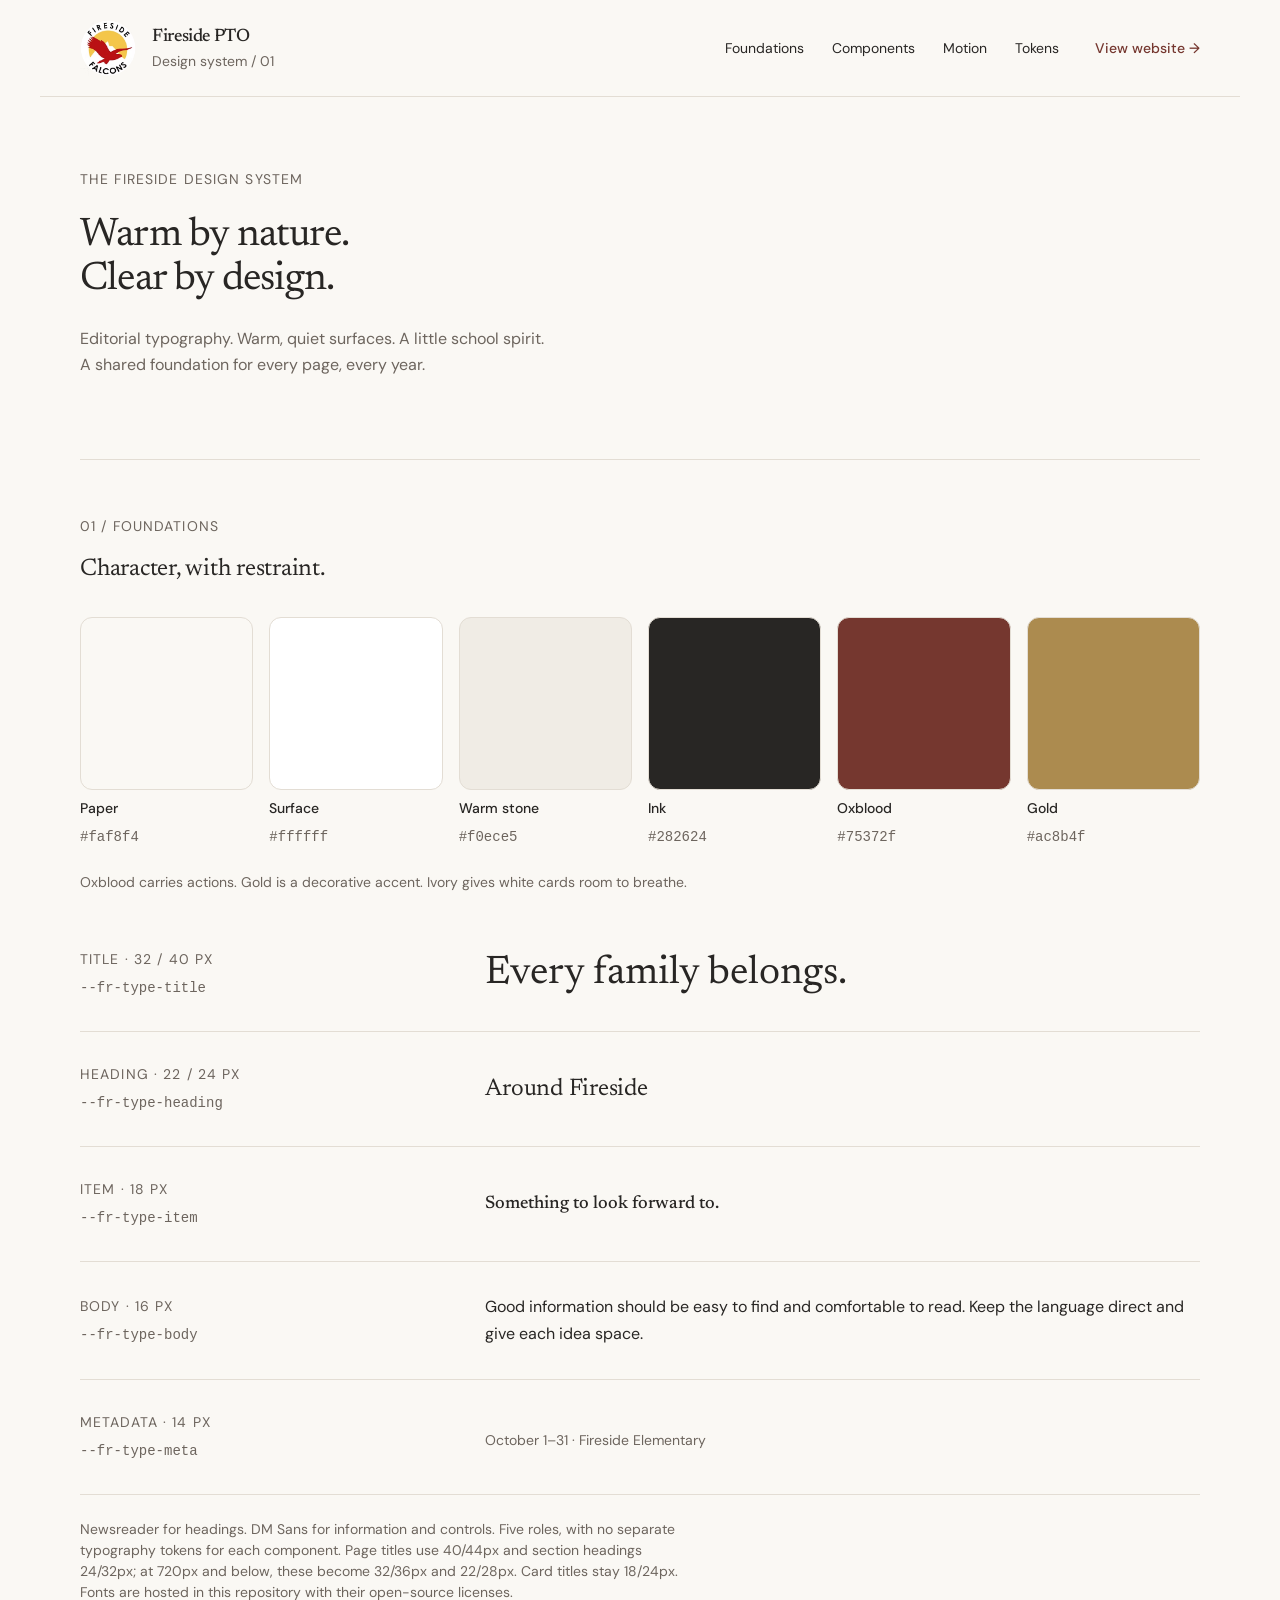
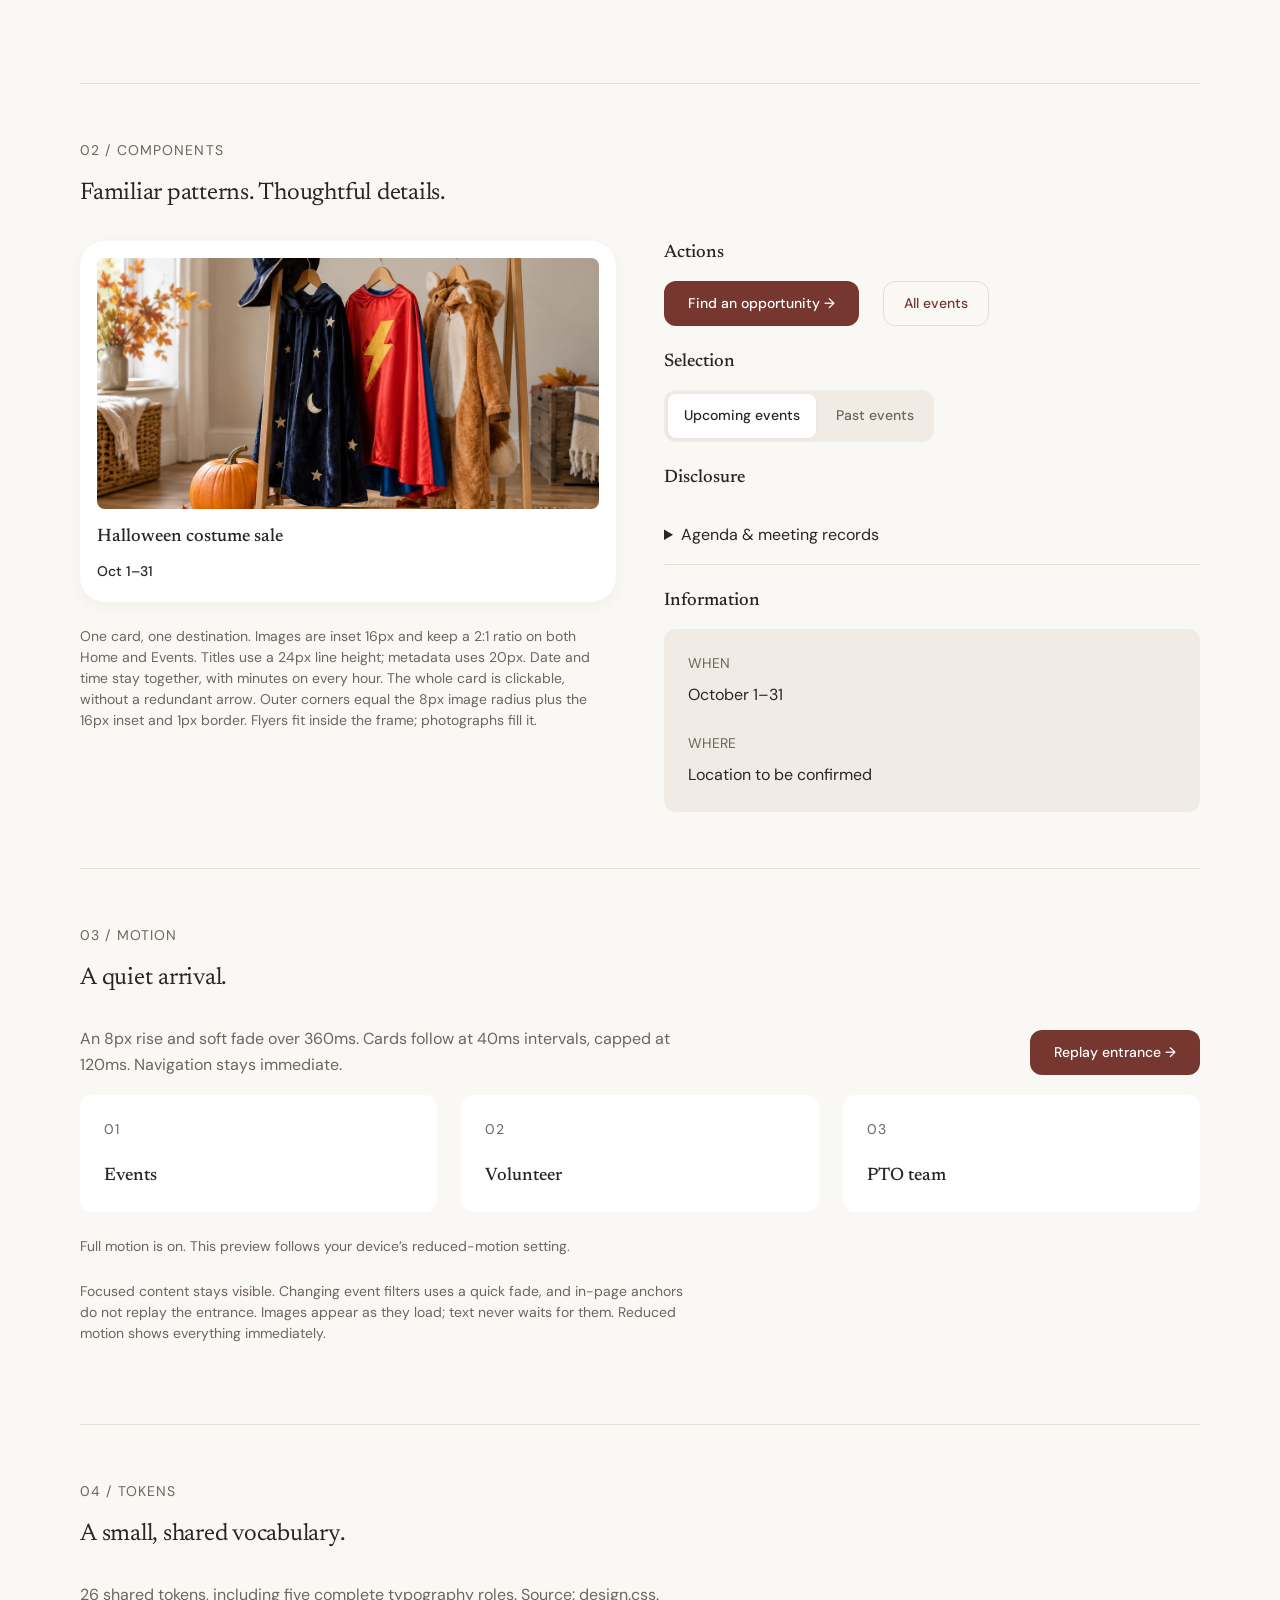
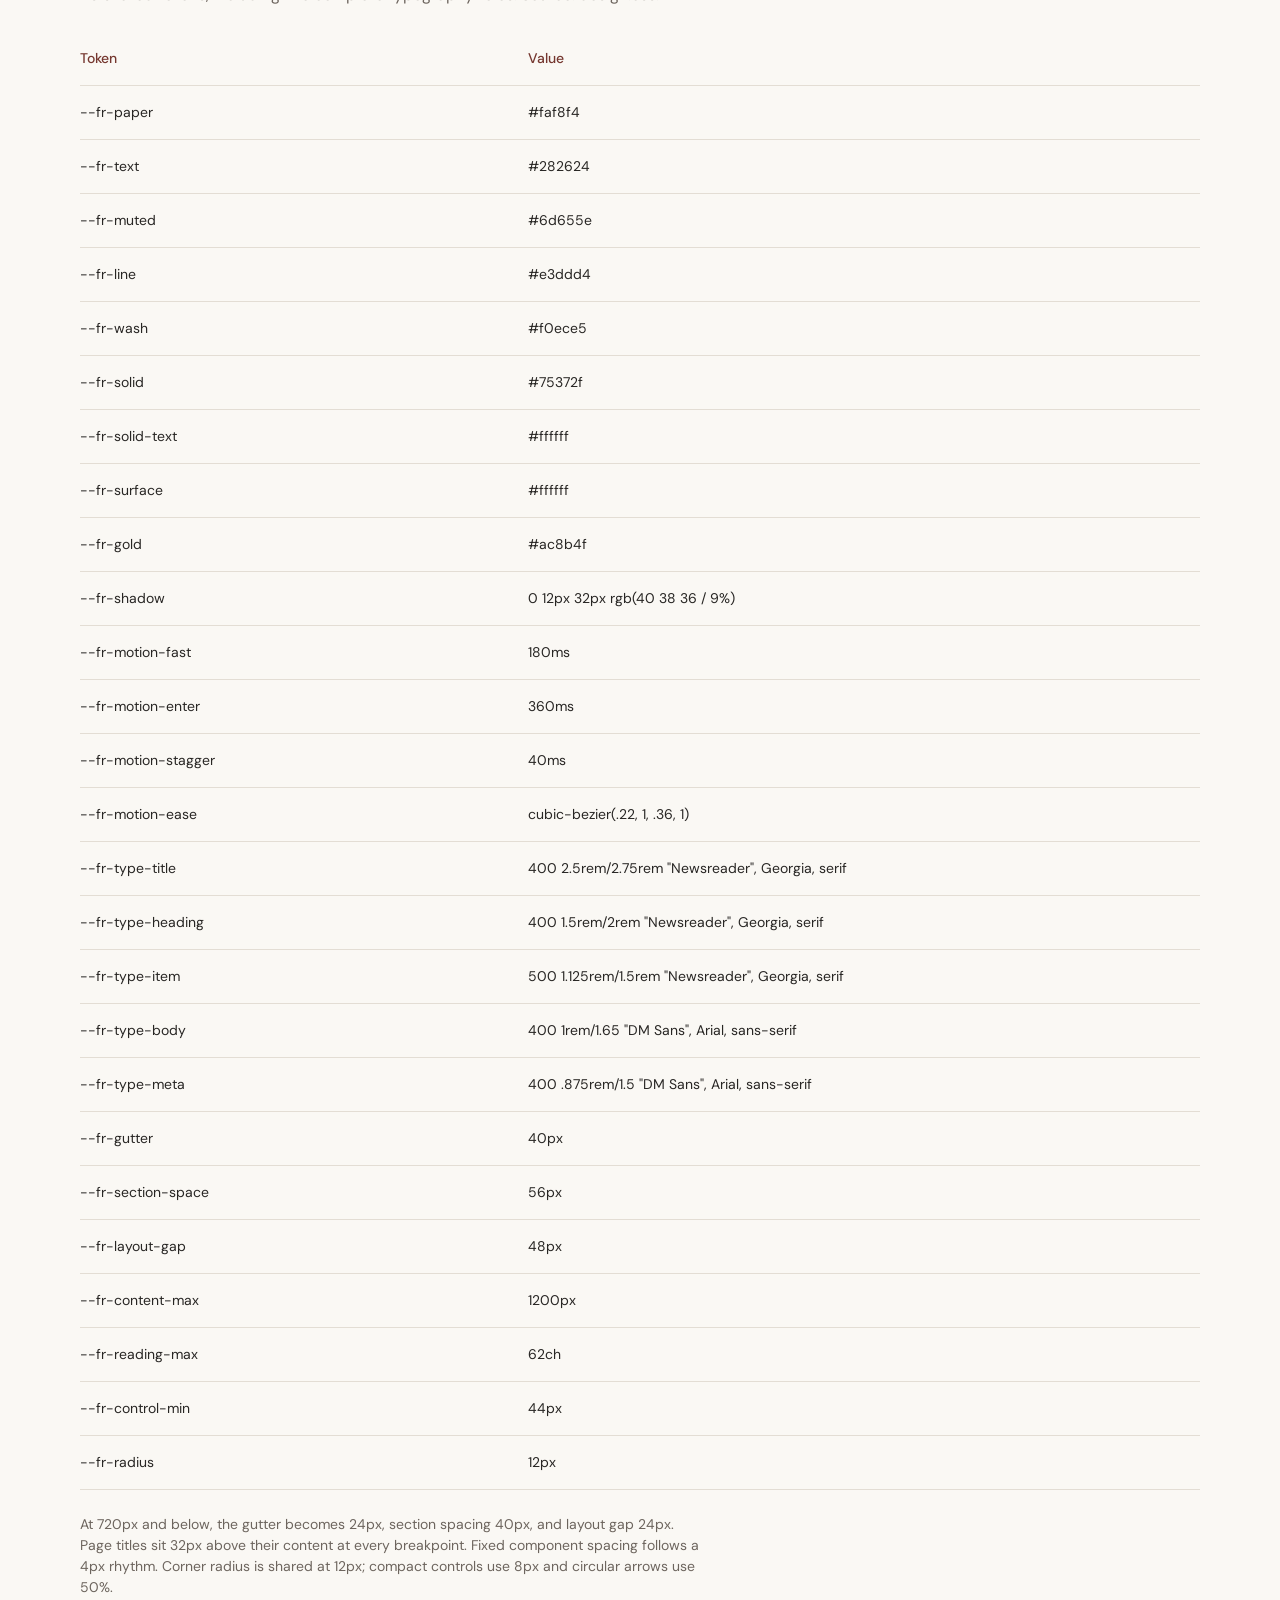
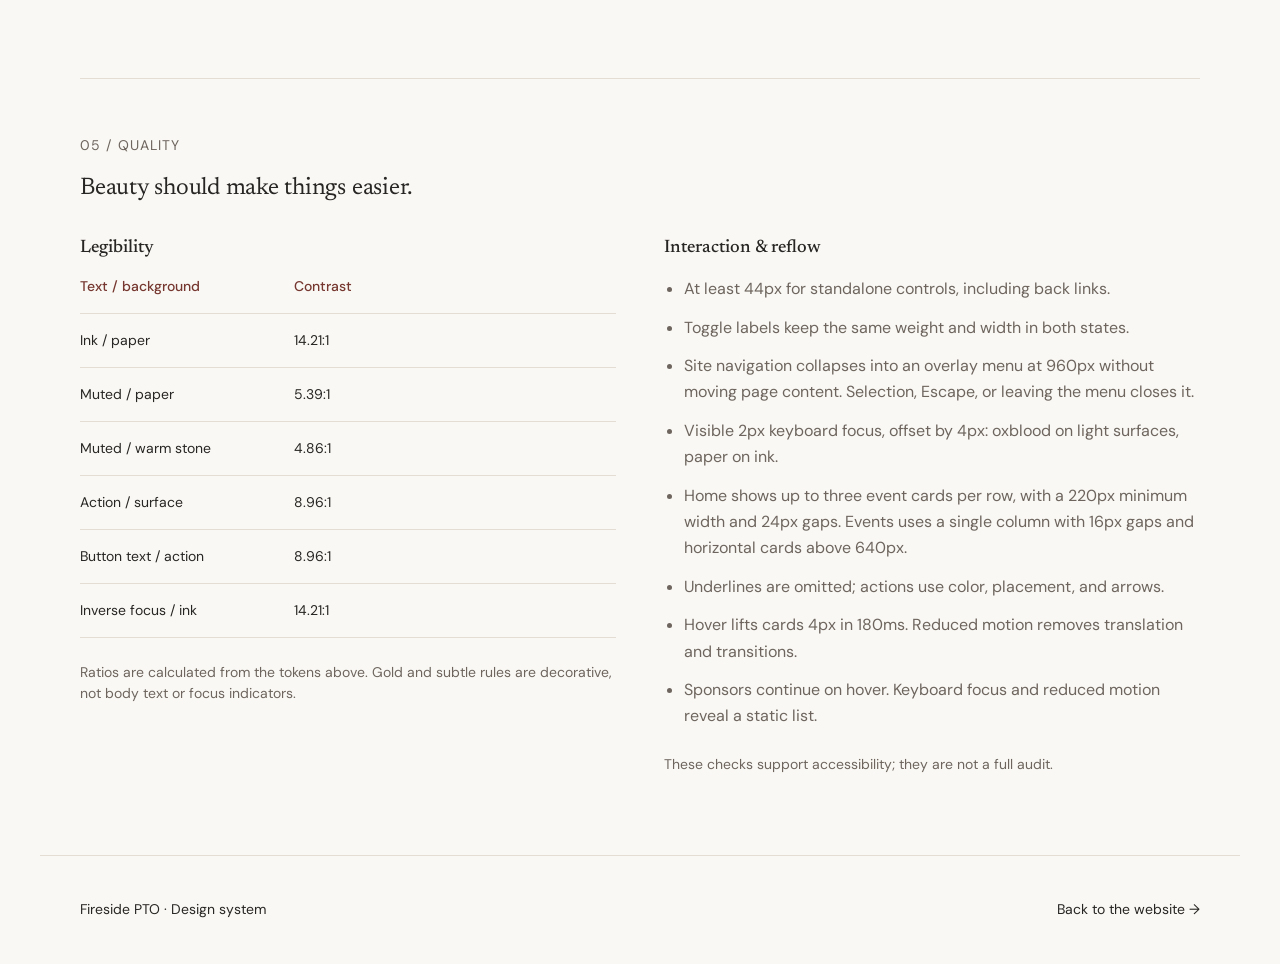
==== commit 61fb42e8: "Refine cards, typography, and responsive page actions" ====
--- a/design-system.html
+++ b/design-system.html
@@ -3,33 +3,41 @@
 <head>
 <meta charset="utf-8"><meta name="viewport" content="width=device-width,initial-scale=1">
 <title>Fireside — Design system</title>
+<link rel="preload" href="assets/fonts/dm-sans-400.ttf" as="font" type="font/ttf" crossorigin>
+<link rel="preload" href="assets/fonts/newsreader-400.ttf" as="font" type="font/ttf" crossorigin>
 <link rel="icon" href="assets/fireside-logo.png">
-<link rel="stylesheet" href="design.css?v=donate-arrow-1"><link rel="stylesheet" href="site.css?v=flexible-event-cards-1"><link rel="stylesheet" href="design-system.css?v=refined-2">
+<link rel="stylesheet" href="design.css?v=footer-spacing-1"><link rel="stylesheet" href="site.css?v=mobile-actions-2"><link rel="stylesheet" href="design-system.css?v=page-motion-1">
 </head>
 <body><div id="fireside-refined">
-<header class="fr-header"><a class="fr-brand" href="index.html"><img src="assets/fireside-logo.png" alt="Fireside Falcons"><span class="fr-brand-copy">Fireside PTO<span>Design system / 01</span></span></a><nav aria-label="Design reference"><a href="#foundations">Foundations</a><a href="#components">Components</a><a href="#tokens">Tokens</a></nav><a class="fr-inline" href="index.html">View website →</a></header>
+<header class="fr-header"><a class="fr-brand" href="index.html"><img src="assets/fireside-logo.png" alt="Fireside Falcons"><span class="fr-brand-copy">Fireside PTO<span>Design system / 01</span></span></a><nav aria-label="Design reference"><a href="#foundations">Foundations</a><a href="#components">Components</a><a href="#motion">Motion</a><a href="#tokens">Tokens</a></nav><a class="fr-inline" href="index.html">View website →</a></header>
 <main>
 <section class="ds-intro"><span class="fr-label">THE FIRESIDE DESIGN SYSTEM</span><h1>Warm by nature.<br>Clear by design.</h1><p>Editorial typography. Warm, quiet surfaces. A little school spirit.<br>A shared foundation for every page, every year.</p></section>
 <section class="ds-block" id="foundations"><div class="ds-section-title"><span class="fr-label">01 / FOUNDATIONS</span><h2>Character, with restraint.</h2></div><div class="ds-palette" id="palette"></div><p class="ds-caption">Oxblood carries actions. Gold is a decorative accent. Ivory gives white cards room to breathe.</p>
-<div class="ds-type"><div><span class="fr-label">TITLE · 40–64 PX</span><code>--fr-type-title</code></div><div class="ds-title-sample">Every family belongs.</div></div>
-<div class="ds-type"><div><span class="fr-label">HEADING · 32 PX</span><code>--fr-type-heading</code></div><h2>Around Fireside</h2></div>
-<div class="ds-type"><div><span class="fr-label">ITEM · 22 PX</span><code>--fr-type-item</code></div><h3>Something to look forward to.</h3></div>
+<div class="ds-type"><div><span class="fr-label">TITLE · 32 / 40 PX</span><code>--fr-type-title</code></div><div class="ds-title-sample">Every family belongs.</div></div>
+<div class="ds-type"><div><span class="fr-label">HEADING · 22 / 24 PX</span><code>--fr-type-heading</code></div><h2>Around Fireside</h2></div>
+<div class="ds-type"><div><span class="fr-label">ITEM · 18 PX</span><code>--fr-type-item</code></div><h3>Something to look forward to.</h3></div>
 <div class="ds-type"><div><span class="fr-label">BODY · 16 PX</span><code>--fr-type-body</code></div><div>Good information should be easy to find and comfortable to read. Keep the language direct and give each idea space.</div></div>
 <div class="ds-type"><div><span class="fr-label">METADATA · 14 PX</span><code>--fr-type-meta</code></div><span class="fr-commitment">October 1–31 · Fireside Elementary</span></div>
-<p class="ds-caption">Newsreader for headings. DM Sans for information and controls. Five roles, with no separate typography tokens for each component. Fonts are hosted in this repository with their open-source licenses.</p></section>
-<section class="ds-block" id="components"><div class="ds-section-title"><span class="fr-label">02 / COMPONENTS</span><h2>Familiar patterns. Thoughtful details.</h2></div><div class="ds-component-grid"><div><article class="fr-event-card"><a class="fr-event-card-link" href="index.html#event/2026-halloween-costume-sale"><div class="fr-card-cover"><img class="fr-cover-photo" src="assets/halloween-costume-sale.png" alt="Illustrative Halloween costumes"></div><div class="fr-event-card-copy"><span class="fr-label">FUNDRAISER</span><h2>Halloween costume sale</h2><p>October 1–31, 2026</p><span class="fr-card-action">View details <span class="fr-arrow">→</span></span></div></a></article><p class="ds-caption">One card, one destination. A 2:1 cover, rounded edges, and a restrained lift on hover. Flyers fit inside the frame; photographs fill it.</p></div><div class="ds-controls"><h3>Actions</h3><div class="fr-links"><a class="fr-primary" href="index.html#volunteer">Find an opportunity →</a><a class="fr-inline" href="index.html#events">All events →</a></div><h3>Selection</h3><div class="fr-switch" aria-label="Sample selection"><button type="button" aria-pressed="true">Upcoming events</button><button type="button" aria-pressed="false">Past events</button></div><h3>Disclosure</h3><details><summary>Agenda & meeting records</summary><p>Records stay with their event. Keep summaries concise and link to the original documents.</p></details><h3>Information</h3><aside class="fr-info"><dl><dt>WHEN</dt><dd>October 1–31</dd><dt>WHERE</dt><dd>Location to be confirmed</dd></dl></aside></div></div></section>
-<section class="ds-block" id="tokens"><div class="ds-section-title"><span class="fr-label">03 / TOKENS</span><h2>A small, shared vocabulary.</h2></div><p id="token-count"></p><div class="ds-table-wrap"><table><thead><tr><th>Token</th><th>Value</th></tr></thead><tbody id="token-rows"></tbody></table></div><p class="ds-caption">At 720px and below, the gutter becomes 24px, section spacing 40px, and layout gap 24px. Fixed component spacing follows a 4px rhythm. Corner radius is shared at 12px; compact controls use 8px and circular arrows use 50%.</p></section>
-<section class="ds-block"><div class="ds-section-title"><span class="fr-label">04 / QUALITY</span><h2>Beauty should make things easier.</h2></div><div class="ds-component-grid"><div><h3>Legibility</h3><div class="ds-table-wrap"><table><thead><tr><th>Text / background</th><th>Contrast</th></tr></thead><tbody id="contrast-rows"></tbody></table></div><p class="ds-caption">Ratios are calculated from the tokens above. Gold and subtle rules are decorative, not body text or focus indicators.</p></div><div><h3>Interaction & reflow</h3><ul><li>At least 44px for standalone controls.</li><li>Site navigation collapses into a hamburger at 960px. Selection or Escape closes it.</li><li>Visible 2px keyboard focus, offset by 4px.</li><li>Up to three event cards per row, with a 220px minimum width and 24px gaps; columns adapt to available space.</li><li>Underlines are omitted; actions use color, placement, and arrows.</li><li>Hover lifts cards 4px in 180ms. Reduced motion removes translation and transitions.</li><li>Sponsors continue on hover. Keyboard focus and reduced motion reveal a static list.</li></ul><p class="ds-caption">These checks support accessibility; they are not a full audit.</p></div></div></section>
+<p class="ds-caption">Newsreader for headings. DM Sans for information and controls. Five roles, with no separate typography tokens for each component. Page titles use 40/44px and section headings 24/32px; at 720px and below, these become 32/36px and 22/28px. Card titles stay 18/24px. Fonts are hosted in this repository with their open-source licenses.</p></section>
+<section class="ds-block" id="components"><div class="ds-section-title"><span class="fr-label">02 / COMPONENTS</span><h2>Familiar patterns. Thoughtful details.</h2></div><div class="ds-component-grid"><div><article class="fr-event-card"><a class="fr-event-card-link" href="index.html#event/2026-halloween-costume-sale"><div class="fr-card-cover"><img class="fr-cover-photo" src="assets/halloween-costume-sale.webp" alt="Illustrative Halloween costumes"></div><div class="fr-event-card-copy"><div class="fr-card-content"><h2>Halloween costume sale</h2><div class="fr-card-info"><p class="fr-event-meta"><span>Oct 1–31</span></p></div></div></div></a></article><p class="ds-caption">One card, one destination. Images are inset 16px and keep a 2:1 ratio on both Home and Events. Titles use a 24px line height; metadata uses 20px. Date and time stay together, with minutes on every hour. The whole card is clickable, without a redundant arrow. Outer corners equal the 8px image radius plus the 16px inset and 1px border. Flyers fit inside the frame; photographs fill it.</p></div><div class="ds-controls"><h3>Actions</h3><div class="fr-links"><a class="fr-primary" href="index.html#volunteer">Find an opportunity →</a><a class="fr-secondary" href="index.html#events">All events</a></div><h3>Selection</h3><div class="fr-switch" aria-label="Sample selection"><button type="button" aria-pressed="true">Upcoming events</button><button type="button" aria-pressed="false">Past events</button></div><h3>Disclosure</h3><details><summary>Agenda & meeting records</summary><p>Records stay with their event. Keep summaries concise and link to the original documents.</p></details><h3>Information</h3><aside class="fr-info"><dl><dt>WHEN</dt><dd>October 1–31</dd><dt>WHERE</dt><dd>Location to be confirmed</dd></dl></aside></div></div></section>
+<section class="ds-block" id="motion"><div class="ds-section-title"><span class="fr-label">03 / MOTION</span><h2>A quiet arrival.</h2></div><div class="fr-section-top"><p class="ds-motion-copy">An 8px rise and soft fade over 360ms. Cards follow at 40ms intervals, capped at 120ms. Navigation stays immediate.</p><button type="button" class="fr-primary" id="replay-motion">Replay entrance →</button></div><div id="ds-motion-demo"><div class="ds-motion-preview" data-motion-group><article><span class="fr-label">01</span><h3>Events</h3></article><article><span class="fr-label">02</span><h3>Volunteer</h3></article><article><span class="fr-label">03</span><h3>PTO team</h3></article></div></div><p class="ds-caption" id="motion-preference" role="status"></p><p class="ds-caption">Focused content stays visible. Changing event filters uses a quick fade, and in-page anchors do not replay the entrance. Images appear as they load; text never waits for them. Reduced motion shows everything immediately.</p></section>
+<section class="ds-block" id="tokens"><div class="ds-section-title"><span class="fr-label">04 / TOKENS</span><h2>A small, shared vocabulary.</h2></div><p id="token-count"></p><div class="ds-table-wrap"><table><thead><tr><th>Token</th><th>Value</th></tr></thead><tbody id="token-rows"></tbody></table></div><p class="ds-caption">At 720px and below, the gutter becomes 24px, section spacing 40px, and layout gap 24px. Page titles sit 32px above their content at every breakpoint. Fixed component spacing follows a 4px rhythm. Corner radius is shared at 12px; compact controls use 8px and circular arrows use 50%.</p></section>
+<section class="ds-block"><div class="ds-section-title"><span class="fr-label">05 / QUALITY</span><h2>Beauty should make things easier.</h2></div><div class="ds-component-grid"><div><h3>Legibility</h3><div class="ds-table-wrap"><table><thead><tr><th>Text / background</th><th>Contrast</th></tr></thead><tbody id="contrast-rows"></tbody></table></div><p class="ds-caption">Ratios are calculated from the tokens above. Gold and subtle rules are decorative, not body text or focus indicators.</p></div><div><h3>Interaction & reflow</h3><ul><li>At least 44px for standalone controls, including back links.</li><li>Toggle labels keep the same weight and width in both states.</li><li>Site navigation collapses into an overlay menu at 960px without moving page content. Selection, Escape, or leaving the menu closes it.</li><li>Visible 2px keyboard focus, offset by 4px: oxblood on light surfaces, paper on ink.</li><li>Home shows up to three event cards per row, with a 220px minimum width and 24px gaps. Events uses a single column with 16px gaps and horizontal cards above 640px.</li><li>Underlines are omitted; actions use color, placement, and arrows.</li><li>Hover lifts cards 4px in 180ms. Reduced motion removes translation and transitions.</li><li>Sponsors continue on hover. Keyboard focus and reduced motion reveal a static list.</li></ul><p class="ds-caption">These checks support accessibility; they are not a full audit.</p></div></div></section>
 </main><footer><span>Fireside PTO · Design system</span><a href="index.html">Back to the website →</a></footer>
 </div>
-<script id="design-tokens" type="application/json">{"--fr-paper": "#faf8f4", "--fr-text": "#282624", "--fr-muted": "#6d655e", "--fr-line": "#e3ddd4", "--fr-wash": "#f0ece5", "--fr-solid": "#75372f", "--fr-solid-text": "#ffffff", "--fr-surface": "#ffffff", "--fr-gold": "#ac8b4f", "--fr-shadow": "0 12px 32px rgb(40 38 36 / 9%)", "--fr-type-title": "400 clamp(2.5rem, 1.5rem + 3vw, 4rem)/1.08 \"Newsreader\", Georgia, serif", "--fr-type-heading": "400 2rem/1.15 \"Newsreader\", Georgia, serif", "--fr-type-item": "500 1.375rem/1.25 \"Newsreader\", Georgia, serif", "--fr-type-body": "400 1rem/1.65 \"DM Sans\", Arial, sans-serif", "--fr-type-meta": "400 .875rem/1.5 \"DM Sans\", Arial, sans-serif", "--fr-gutter": "40px", "--fr-section-space": "56px", "--fr-layout-gap": "48px", "--fr-content-max": "1200px", "--fr-reading-max": "62ch", "--fr-control-min": "44px", "--fr-radius": "12px"}</script>
+<script src="motion.js?v=page-motion-1"></script>
+<script id="design-tokens" type="application/json">{"--fr-paper": "#faf8f4", "--fr-text": "#282624", "--fr-muted": "#6d655e", "--fr-line": "#e3ddd4", "--fr-wash": "#f0ece5", "--fr-solid": "#75372f", "--fr-solid-text": "#ffffff", "--fr-surface": "#ffffff", "--fr-gold": "#ac8b4f", "--fr-shadow": "0 12px 32px rgb(40 38 36 / 9%)", "--fr-motion-fast": "180ms", "--fr-motion-enter": "360ms", "--fr-motion-stagger": "40ms", "--fr-motion-ease": "cubic-bezier(.22, 1, .36, 1)", "--fr-type-title": "400 2.5rem/2.75rem \"Newsreader\", Georgia, serif", "--fr-type-heading": "400 1.5rem/2rem \"Newsreader\", Georgia, serif", "--fr-type-item": "500 1.125rem/1.5rem \"Newsreader\", Georgia, serif", "--fr-type-body": "400 1rem/1.65 \"DM Sans\", Arial, sans-serif", "--fr-type-meta": "400 .875rem/1.5 \"DM Sans\", Arial, sans-serif", "--fr-gutter": "40px", "--fr-section-space": "56px", "--fr-layout-gap": "48px", "--fr-content-max": "1200px", "--fr-reading-max": "62ch", "--fr-control-min": "44px", "--fr-radius": "12px"}</script>
 <script>
+document.getElementById('replay-motion').addEventListener('click',()=>window.FiresideMotion.enter(document.getElementById('ds-motion-demo')));
+const motionPreference=window.matchMedia('(prefers-reduced-motion: reduce)');
+const showMotionPreference=()=>{document.getElementById('motion-preference').textContent=motionPreference.matches ? 'Reduced motion is on. Content appears immediately.' : 'Full motion is on. This preview follows your device’s reduced-motion setting.';};
+motionPreference.addEventListener('change',showMotionPreference);showMotionPreference();
 const tokens=JSON.parse(document.getElementById('design-tokens').textContent);
 const colors=[['--fr-paper','Paper'],['--fr-surface','Surface'],['--fr-wash','Warm stone'],['--fr-text','Ink'],['--fr-solid','Oxblood'],['--fr-gold','Gold']];
 colors.forEach(([key,label])=>{const card=document.createElement('div');card.className='ds-color';const swatch=document.createElement('div');swatch.style.background=tokens[key];const name=document.createElement('strong');name.textContent=label;const value=document.createElement('code');value.textContent=tokens[key];card.append(swatch,name,value);document.getElementById('palette').append(card);});
 Object.entries(tokens).forEach(([key,value])=>{const row=document.createElement('tr');for(const text of [key,value]){const cell=document.createElement('td');cell.textContent=text;row.append(cell);}document.getElementById('token-rows').append(row);});
 document.getElementById('token-count').textContent=Object.keys(tokens).length+' shared tokens, including five complete typography roles. Source: design.css.';
 function luminance(hex){return hex.match(/[a-f\d]{2}/gi).map(x=>parseInt(x,16)/255).map(v=>v<=.04045?v/12.92:((v+.055)/1.055)**2.4).reduce((sum,v,i)=>sum+v*[.2126,.7152,.0722][i],0);}
-[['Ink / paper','--fr-text','--fr-paper'],['Muted / paper','--fr-muted','--fr-paper'],['Muted / warm stone','--fr-muted','--fr-wash'],['Action / surface','--fr-solid','--fr-surface'],['Button text / action','--fr-solid-text','--fr-solid']].forEach(([label,a,b])=>{const l=[luminance(tokens[a]),luminance(tokens[b])].sort((a,b)=>b-a);const row=document.createElement('tr');for(const text of [label,((l[0]+.05)/(l[1]+.05)).toFixed(2)+':1']){const cell=document.createElement('td');cell.textContent=text;row.append(cell);}document.getElementById('contrast-rows').append(row);});
+[['Ink / paper','--fr-text','--fr-paper'],['Muted / paper','--fr-muted','--fr-paper'],['Muted / warm stone','--fr-muted','--fr-wash'],['Action / surface','--fr-solid','--fr-surface'],['Button text / action','--fr-solid-text','--fr-solid'],['Inverse focus / ink','--fr-paper','--fr-text']].forEach(([label,a,b])=>{const l=[luminance(tokens[a]),luminance(tokens[b])].sort((a,b)=>b-a);const row=document.createElement('tr');for(const text of [label,((l[0]+.05)/(l[1]+.05)).toFixed(2)+':1']){const cell=document.createElement('td');cell.textContent=text;row.append(cell);}document.getElementById('contrast-rows').append(row);});
 document.querySelectorAll('.fr-switch button').forEach(button=>button.addEventListener('click',()=>{document.querySelectorAll('.fr-switch button').forEach(b=>b.setAttribute('aria-pressed',String(b===button)));}));
 </script></body></html>
--- a/design.css
+++ b/design.css
@@ -47,11 +47,15 @@
   --fr-surface: #ffffff;
   --fr-gold: #ac8b4f;
   --fr-shadow: 0 12px 32px rgb(40 38 36 / 9%);
+  --fr-motion-fast: 180ms;
+  --fr-motion-enter: 360ms;
+  --fr-motion-stagger: 40ms;
+  --fr-motion-ease: cubic-bezier(.22, 1, .36, 1);
 
   /* Five complete type roles; no per-component font-size tokens. */
-  --fr-type-title: 400 clamp(2.5rem, 1.5rem + 3vw, 4rem)/1.08 "Newsreader", Georgia, serif;
-  --fr-type-heading: 400 2rem/1.15 "Newsreader", Georgia, serif;
-  --fr-type-item: 500 1.375rem/1.25 "Newsreader", Georgia, serif;
+  --fr-type-title: 400 2.5rem/2.75rem "Newsreader", Georgia, serif;
+  --fr-type-heading: 400 1.5rem/2rem "Newsreader", Georgia, serif;
+  --fr-type-item: 500 1.125rem/1.5rem "Newsreader", Georgia, serif;
   --fr-type-body: 400 1rem/1.65 "DM Sans", Arial, sans-serif;
   --fr-type-meta: 400 .875rem/1.5 "DM Sans", Arial, sans-serif;
 
@@ -79,7 +83,8 @@
 #fireside-refined ::selection { background: var(--fr-solid); color: var(--fr-solid-text); }
 #fireside-refined :is(h1,h2,h3,p) { margin: 0; }
 #fireside-refined h1 { font: var(--fr-type-title); letter-spacing: -.02em; margin-bottom: 24px; }
-#fireside-refined h2 { font: var(--fr-type-heading); }
+#fireside-refined :is(h1,h2,h3) { text-wrap: pretty; }
+#fireside-refined h2 { letter-spacing: -.01em; font: var(--fr-type-heading); }
 #fireside-refined h3 { font: var(--fr-type-item); }
 #fireside-refined p { color: var(--fr-muted); margin: 16px 0 24px; max-width: var(--fr-reading-max); }
 #fireside-refined :is(.fr-header,main,footer) { max-width: var(--fr-content-max); margin-inline: auto; padding-inline: var(--fr-gutter); }
@@ -90,7 +95,7 @@
 #fireside-refined .fr-brand-copy>span { display: block; font: var(--fr-type-meta); color: var(--fr-muted); margin-top: 2px; letter-spacing: 0; }
 #fireside-refined nav { display: flex; gap: 4px; flex: 1; justify-content: flex-end; align-items: center; flex-wrap: wrap; }
 #fireside-refined nav :is(button,a), #fireside-refined .fr-support { display: inline-flex; align-items: center; min-height: var(--fr-control-min); font: var(--fr-type-meta); }
-#fireside-refined nav a { text-decoration: none; padding: 8px 12px; border-radius: 8px; transition: background 180ms ease, color 180ms ease; }
+#fireside-refined nav a { text-decoration: none; padding: 8px 12px; border-radius: 8px; transition: background var(--fr-motion-fast) var(--fr-motion-ease), color var(--fr-motion-fast) var(--fr-motion-ease); }
 #fireside-refined nav [aria-current=page] { color: var(--fr-solid); background: var(--fr-wash); }
 #fireside-refined nav a:hover { color: var(--fr-solid); background: var(--fr-wash); }
 #fireside-refined .fr-inline:hover { color: var(--fr-text); }
@@ -105,16 +110,18 @@
 #fireside-refined :is(.fr-kicker,.fr-label) { font: var(--fr-type-meta); color: var(--fr-muted); letter-spacing: .08em; text-transform: uppercase; }
 #fireside-refined .fr-label { display: block; }
 #fireside-refined .fr-hero-grid { display: grid; grid-template-columns: 1.6fr 1fr; gap: var(--fr-layout-gap); align-items: center; }
-#fireside-refined .fr-primary { display: inline-flex; align-items: center; justify-content: space-between; gap: 32px; background: var(--fr-solid); color: var(--fr-solid-text); padding: 12px 24px; border-radius: var(--fr-radius); font: var(--fr-type-meta); font-weight: 500; min-height: var(--fr-control-min); transition: box-shadow 180ms ease, transform 180ms ease; }
+#fireside-refined .fr-primary { display: inline-flex; align-items: center; justify-content: space-between; gap: 32px; background: var(--fr-solid); color: var(--fr-solid-text); padding: 12px 24px; border-radius: var(--fr-radius); font: var(--fr-type-meta); font-weight: 500; min-height: var(--fr-control-min); transition: box-shadow var(--fr-motion-fast) var(--fr-motion-ease), transform var(--fr-motion-fast) var(--fr-motion-ease); }
+#fireside-refined .fr-secondary { display: inline-flex; align-items: center; justify-content: center; flex-shrink: 0; min-height: var(--fr-control-min); padding: 10px 20px; border: 1px solid var(--fr-line); border-radius: var(--fr-radius); color: var(--fr-solid); font: var(--fr-type-meta); font-weight: 500; text-decoration: none; transition: background var(--fr-motion-fast) var(--fr-motion-ease), border-color var(--fr-motion-fast) var(--fr-motion-ease); }
+#fireside-refined .fr-secondary:hover { background: var(--fr-wash); border-color: var(--fr-muted); }
 #fireside-refined :is(.fr-primary,.fr-support):hover { box-shadow: 0 4px 16px rgb(117 55 47 / 20%); }
 #fireside-refined :is(.fr-next,.fr-info) { padding: 24px; background: var(--fr-wash); border-radius: var(--fr-radius); }
 #fireside-refined .fr-date { font: var(--fr-type-heading); margin-top: 16px; }
 #fireside-refined .fr-note { font: var(--fr-type-meta); padding-top: 16px; border-top: 1px solid var(--fr-line); color: var(--fr-muted); }
-#fireside-refined .fr-events { padding-block: var(--fr-section-space); }
+#fireside-refined .fr-events { padding-bottom: var(--fr-section-space); }
 #fireside-refined .fr-section-top { display: flex; align-items: center; justify-content: space-between; gap: 24px; flex-wrap: wrap; margin-bottom: 16px; }
 #fireside-refined .fr-switch { display: flex; gap: 4px; flex-wrap: wrap; background: var(--fr-wash); border-radius: var(--fr-radius); padding: 4px; width: fit-content; }
-#fireside-refined .fr-switch :is(button,a) { font: var(--fr-type-meta); padding: 10px 16px; color: var(--fr-muted); border-radius: 8px; min-height: var(--fr-control-min); }
-#fireside-refined .fr-switch :is([aria-pressed=true],[aria-current=page]) { color: var(--fr-text); background: var(--fr-surface); box-shadow: 0 1px 4px rgb(40 38 36 / 5%); font-weight: 500; }
+#fireside-refined .fr-switch :is(button,a) { font: var(--fr-type-meta); font-weight: 500; padding: 10px 16px; color: var(--fr-muted); border-radius: 8px; min-height: var(--fr-control-min); }
+#fireside-refined .fr-switch :is([aria-pressed=true],[aria-current=page]) { color: var(--fr-text); background: var(--fr-surface); box-shadow: 0 1px 4px rgb(40 38 36 / 5%); }
 #fireside-refined .fr-event-row { display: flex; align-items: center; gap: 24px; width: 100%; padding: 20px 16px; border: 1px solid transparent; border-radius: var(--fr-radius); margin-top: 8px; }
 #fireside-refined .fr-event-row:hover { background: var(--fr-wash); text-decoration: none; }
 #fireside-refined .fr-calendar { width: 64px; padding: 12px 8px; border-radius: 8px; background: var(--fr-wash); color: var(--fr-solid); flex-shrink: 0; text-align: center; font: var(--fr-type-heading); }
@@ -126,12 +133,12 @@
 #fireside-refined .fr-bottom { display: grid; grid-template-columns: 1fr 1fr; gap: var(--fr-layout-gap); border-top: 1px solid var(--fr-line); padding-block: var(--fr-section-space); }
 #fireside-refined .fr-bottom h2 { margin-top: 16px; }
 #fireside-refined .fr-links { display: flex; gap: 16px 24px; flex-wrap: wrap; }
-#fireside-refined .fr-inline { color: var(--fr-solid); font-weight: 500; display: inline-flex; align-items: center; min-height: var(--fr-control-min); font: var(--fr-type-meta); padding: 8px 0; text-decoration: none; }
+#fireside-refined .fr-inline { color: var(--fr-solid); display: inline-flex; align-items: center; min-height: var(--fr-control-min); font: var(--fr-type-meta); font-weight: 500; padding: 8px 0; text-decoration: none; }
 #fireside-refined footer { padding-block: 32px; border-top: 1px solid var(--fr-line); display: flex; align-items: center; justify-content: space-between; gap: 24px; flex-wrap: wrap; font: var(--fr-type-meta); }
 #fireside-refined footer a { display: inline-flex; align-items: center; min-height: var(--fr-control-min); }
-#fireside-refined .fr-footer-sub { display: block; color: var(--fr-muted); margin-top: 8px; }
-#fireside-refined .fr-back { display: inline-flex; align-items: center; margin: 24px 0; font: var(--fr-type-meta); color: var(--fr-muted); }
-#fireside-refined .fr-detail-grid { display: grid; grid-template-columns: 1.6fr 1fr; gap: var(--fr-layout-gap); padding-block: var(--fr-section-space); }
+#fireside-refined .fr-footer-sub { display: block; color: var(--fr-muted); margin-top: 0; }
+#fireside-refined .fr-back { display: inline-flex; align-items: center; min-height: var(--fr-control-min); margin: 24px 0; font: var(--fr-type-meta); color: var(--fr-muted); }
+#fireside-refined .fr-detail-grid { display: grid; grid-template-columns: 1.6fr 1fr; gap: var(--fr-layout-gap); padding-bottom: var(--fr-section-space); }
 #fireside-refined .fr-detail-grid section+section { border-top: 1px solid var(--fr-line); padding-top: 24px; margin-top: 24px; }
 #fireside-refined .fr-info { align-self: start; }
 #fireside-refined .fr-info dl, #fireside-refined .fr-info dd { margin: 0; }
@@ -141,7 +148,7 @@
 #fireside-refined details { border-bottom: 1px solid var(--fr-line); }
 #fireside-refined summary { cursor: pointer; min-height: var(--fr-control-min); padding: 16px 0; }
 #fireside-refined details p { margin-bottom: 16px; }
-#fireside-refined .fr-team-grid { display: grid; grid-template-columns: repeat(3,minmax(0,1fr)); gap: 32px 24px; padding-block: var(--fr-section-space); }
+#fireside-refined .fr-team-grid { display: grid; grid-template-columns: repeat(3,minmax(0,1fr)); gap: 32px 24px; padding-bottom: var(--fr-section-space); }
 #fireside-refined .fr-photo { aspect-ratio: 4/3; display: grid; place-items: center; background: var(--fr-wash); color: var(--fr-muted); font: var(--fr-type-heading); margin-bottom: 16px; border-radius: var(--fr-radius); }
 #fireside-refined .fr-team-grid h2 { font: var(--fr-type-item); margin-top: 8px; overflow-wrap: anywhere; }
 #fireside-refined .fr-contact-pending { display: block; color: var(--fr-muted); font: var(--fr-type-meta); margin-top: 16px; }
@@ -150,15 +157,20 @@
   #fireside-refined .fr-donate-arrow { display: none; }
   #fireside-refined nav { order: 3; flex-basis: 100%; justify-content: flex-start; }
   #fireside-refined .fr-support { margin-left: auto; }
+  #fireside-refined .fr-navigation-ready { position: relative; z-index: 20; }
   #fireside-refined .fr-navigation-ready .fr-brand { margin-right: auto; }
-  #fireside-refined .fr-navigation-ready nav { align-items: stretch; flex-direction: column; padding: 8px; background: var(--fr-surface); border-radius: var(--fr-radius); }
+  #fireside-refined .fr-navigation-ready nav { position: absolute; top: calc(100% + 8px); right: var(--fr-gutter); width: min(320px, calc(100% - 2 * var(--fr-gutter))); max-height: calc(100dvh - 128px); overflow-y: auto; overscroll-behavior: contain; align-items: stretch; flex-flow: column nowrap; padding: 8px; background: var(--fr-surface); border: 1px solid var(--fr-line); border-radius: var(--fr-radius); box-shadow: var(--fr-shadow); animation: fr-menu-enter var(--fr-motion-fast) var(--fr-motion-ease); }
+}
+@keyframes fr-menu-enter {
+  from { opacity: 0; transform: translateY(-4px); }
+  to { opacity: 1; transform: none; }
 }
 @media(max-width:720px) {
-  #fireside-refined { --fr-gutter:24px; --fr-section-space:40px; --fr-layout-gap:24px; }
+  #fireside-refined { --fr-type-title: 400 2rem/2.25rem "Newsreader", Georgia, serif; --fr-type-heading: 400 1.375rem/1.75rem "Newsreader", Georgia, serif; --fr-gutter:24px; --fr-section-space:40px; --fr-layout-gap:24px; }
   #fireside-refined :is(.fr-hero-grid,.fr-detail-grid) { grid-template-columns:1fr; }
   #fireside-refined .fr-team-grid { grid-template-columns:repeat(2,minmax(0,1fr)); }
   #fireside-refined .fr-event-row { flex-wrap:wrap; gap:16px; }
-  #fireside-refined .fr-row-end { flex-basis:100%; margin-left:72px; }
+  #fireside-refined .fr-row-end { flex-basis:100%; margin-left:80px; }
 }
 @media(max-width:480px) {
   #fireside-refined :is(.fr-bottom,.fr-team-grid) { grid-template-columns:1fr; }
@@ -172,7 +184,7 @@
 }
 
 @media (prefers-reduced-motion: reduce) {
-  #fireside-refined *, #fireside-refined *::before, #fireside-refined *::after { transition: none !important; scroll-behavior: auto !important; }
+  #fireside-refined *, #fireside-refined *::before, #fireside-refined *::after { transition: none !important; animation: none !important; scroll-behavior: auto !important; }
 }
 @media(max-width:480px) {
   #fireside-refined .fr-brand-copy>span { display: none; }
--- a/site.css
+++ b/site.css
@@ -1,37 +1,47 @@
 html { color-scheme: light; background: #faf8f4; }
-#fireside-refined .fr-simple-intro { padding-top: var(--fr-section-space); }
+#fireside-refined .fr-simple-intro { padding-top: var(--fr-section-space); margin-bottom: 32px; }
 #fireside-refined .fr-back + .fr-simple-intro { padding-top: 0; }
-#fireside-refined .fr-resource-grid { display: grid; grid-template-columns: repeat(2,minmax(0,1fr)); gap: 32px var(--fr-layout-gap); padding: 32px 0 var(--fr-section-space); }
+#fireside-refined .fr-resource-grid { display: grid; grid-template-columns: repeat(2,minmax(0,1fr)); gap: 32px var(--fr-layout-gap); padding-bottom: var(--fr-section-space); }
 #fireside-refined #fr-resources .fr-resource-list { margin: 8px 0 0; }
 #fireside-refined #fr-resources .fr-resource-list li { border: 0; padding: 0; }
 #fireside-refined #fr-resources details { border: 0; }
 #fireside-refined #fr-resources summary { padding-block: 8px; }
-#fireside-refined .fr-committee-section { padding-block: var(--fr-section-space); }
-#fireside-refined .fr-committee-grid { display: grid; grid-template-columns: repeat(2,minmax(0,1fr)); gap: 32px var(--fr-layout-gap); }
-#fireside-refined .fr-committee-grid h2 { font: var(--fr-type-item); }
+#fireside-refined .fr-committee-section { padding-bottom: var(--fr-section-space); }
+#fireside-refined .fr-committee-grid { display: grid; grid-template-columns: repeat(2,minmax(0,1fr)); gap: 24px; }
+#fireside-refined .fr-committee-grid h2 { font: var(--fr-type-item); letter-spacing: normal; color: var(--fr-text); }
 #fireside-refined .fr-commitment { display: block; font: var(--fr-type-meta); color: var(--fr-muted); margin-top: 8px; }
-#fireside-refined .fr-committee-grid p { margin: 12px 0 0; }
-#fireside-refined .fr-program-link { display: block; height: 100%; padding: 24px; border-radius: var(--fr-radius); background: var(--fr-surface); transition: box-shadow 180ms ease; }
-#fireside-refined .fr-program-link:hover { box-shadow: var(--fr-shadow); }
-#fireside-refined .fr-program-link h2 { color: var(--fr-solid); }
+#fireside-refined .fr-committee-grid p { margin: 8px 0 0; }
+#fireside-refined :is(.fr-program-link,.fr-fundraising-grid > section) { display: flex; flex-direction: column; gap: 24px; height: 100%; padding: 24px; border: 1px solid transparent; border-radius: calc(var(--fr-radius) * 2); background: var(--fr-surface); box-shadow: 0 4px 16px rgb(40 38 36 / 4%); transition: box-shadow var(--fr-motion-fast) var(--fr-motion-ease), border-color var(--fr-motion-fast) var(--fr-motion-ease), transform var(--fr-motion-fast) var(--fr-motion-ease); }
+#fireside-refined .fr-program-card-footer { display: flex; align-items: center; justify-content: space-between; flex-wrap: wrap; gap: 16px; margin-top: auto; }
+#fireside-refined .fr-program-card-footer .fr-commitment { flex: 1 1 140px; margin: 0; line-height: 20px; }
+#fireside-refined .fr-program-card-footer .fr-secondary { pointer-events: none; }
+@media (hover: hover) {
+  #fireside-refined .fr-program-link:hover { box-shadow: var(--fr-shadow); border-color: var(--fr-line); transform: translateY(-2px); }
+  #fireside-refined .fr-program-link:hover .fr-secondary { background: var(--fr-wash); border-color: var(--fr-muted); }
+}
+#fireside-refined .fr-program-link:focus-visible .fr-secondary { background: var(--fr-wash); border-color: var(--fr-muted); }
+@media (prefers-reduced-motion: reduce) {
+  #fireside-refined .fr-program-link:hover { transform: none; }
+}
 @media (max-width:720px) {
   #fireside-refined :is(.fr-resource-grid,.fr-committee-grid) { grid-template-columns: 1fr; }
 }
 .fr-sponsors { padding-block: 16px var(--fr-section-space); }
-.fr-sponsors h2 { margin-top: 8px; }
+.fr-sponsors h2 { margin-top: 0; }
 .fr-sponsor-window { overflow: hidden; margin-top: 24px; background: var(--fr-surface); border-radius: var(--fr-radius); }
-.fr-sponsor-track { display: flex; width: max-content; animation: fr-sponsor-scroll 65s linear infinite; }
-.fr-sponsor-group { display: flex; align-items: center; list-style: none; margin: 0; padding: 0; }
-.fr-sponsor-group li { width: 208px; height: 124px; display: flex; align-items: center; justify-content: center; }
-.fr-sponsor-logo { display: block; flex-shrink: 0; background-image: url('assets/sponsors-2025-2026.png'); background-repeat: no-repeat; }
+.fr-sponsor-track { display: flex; width: max-content; animation: fr-sponsor-scroll 80s linear infinite; }
+.fr-sponsor-group { display: flex; align-items: center; gap: 0 80px; list-style: none; margin: 0; padding: 0 40px; }
+.fr-sponsor-group li { flex: 0 0 auto; max-width: 100%; height: 144px; display: flex; align-items: center; justify-content: center; }
+.fr-sponsor-logo { position: relative; display: block; flex-shrink: 0; max-width: 100%; overflow: hidden; }
+.fr-sponsor-logo img { position: absolute; display: block; max-width: none; }
 @keyframes fr-sponsor-scroll { to { transform: translateX(-50%); } }
 @media (max-width: 480px) {
   .fr-sponsors .fr-section-top { align-items: flex-start; flex-direction: column; gap: 8px; }
+  .fr-sponsor-group { gap: 0 48px; padding-inline: 24px; }
 }
 @media (prefers-reduced-motion: reduce) {
   .fr-sponsor-track { animation: none; width: 100%; }
   .fr-sponsor-group { flex-wrap: wrap; justify-content: center; width: 100%; }
-  .fr-sponsor-group li { width: min(208px, 50%); }
   .fr-sponsor-group[aria-hidden] { display: none; }
 }
 body { margin: 0; }
@@ -40,13 +50,12 @@
 #fireside-refined .fr-event-row { text-decoration: none; }
 #fireside-refined .fr-primary { min-height: var(--fr-control-min); }
 #fireside-refined .fr-list-heading { margin-top: 32px; }
-#fireside-refined .fr-events > .fr-list-heading:first-child { margin-top: 0; }
-#fireside-refined .fr-switch [aria-current="page"] { font-weight: 500; text-decoration: none; }
+#fireside-refined .fr-events > :first-child { margin-top: 0; }
 #fireside-refined .fr-resource-list { list-style: none; padding: 0; margin: 16px 0; }
 #fireside-refined .fr-resource-list li { padding-block: 8px; border-bottom: 1px solid var(--fr-line); }
 #fireside-refined .fr-resource-list .fr-note { border: 0; padding: 0; }
 
-.fr-sponsor-link { display: flex; align-items: center; justify-content: center; width: 100%; height: 100%; }
+.fr-sponsor-link { display: flex; align-items: center; justify-content: center; max-width: 100%; min-height: var(--fr-control-min); padding-block: 16px; }
 .fr-sponsor-window:has(a:focus-visible) .fr-sponsor-track { animation: none; width: 100%; }
 .fr-sponsor-window:has(a:focus-visible) .fr-sponsor-group { flex-wrap: wrap; justify-content: center; width: 100%; }
 .fr-sponsor-window:has(a:focus-visible) .fr-sponsor-group[aria-hidden] { display: none; }
@@ -55,9 +64,11 @@
 
 #fireside-refined .fr-title-row { display: flex; justify-content: space-between; align-items: center; gap: 16px 24px; flex-wrap: wrap; }
 #fireside-refined .fr-title-row h1 { margin: 0; }
-#fireside-refined .fr-event-grid { display: grid; grid-template-columns: repeat(auto-fit,minmax(min(100%,220px),1fr)); gap: 24px; padding-block: var(--fr-section-space); }
+#fireside-refined .fr-event-grid { display: grid; grid-template-columns: repeat(auto-fit,minmax(min(100%,max(220px,calc((100% - 48px)/3))),1fr)); gap: 24px; padding-bottom: var(--fr-section-space); }
+#fireside-refined .fr-event-grid > p:first-child { margin-top: 0; }
 #fireside-refined .fr-event-card { min-width: 0; }
-#fireside-refined .fr-event-card-link { display: flex; flex-direction: column; height: 100%; border: 1px solid var(--fr-line); background: var(--fr-surface); border-radius: var(--fr-radius); text-decoration: none; overflow: hidden; transition: transform 180ms ease, box-shadow 180ms ease, border-color 180ms ease; }
+#fireside-refined :is(.fr-event-card-link,.fr-spirit) { --fr-inset: 16px; --fr-image-radius: 8px; }
+#fireside-refined .fr-event-card-link { display: flex; flex-direction: column; gap: 16px; height: 100%; padding: var(--fr-inset); border: 1px solid transparent; background: var(--fr-surface); border-radius: calc(var(--fr-image-radius) + var(--fr-inset) + 1px); box-shadow: 0 4px 16px rgb(40 38 36 / 4%); text-decoration: none; overflow: hidden; transition: transform var(--fr-motion-fast) var(--fr-motion-ease), box-shadow var(--fr-motion-fast) var(--fr-motion-ease), border-color var(--fr-motion-fast) var(--fr-motion-ease); }
 @media (hover: hover) {
   #fireside-refined .fr-event-card-link:hover { transform: translateY(-4px); border-color: var(--fr-gold); box-shadow: var(--fr-shadow); }
 }
@@ -66,55 +77,87 @@
   #fireside-refined .fr-event-card-link { transition: none; }
   #fireside-refined .fr-event-card-link:hover { transform: none; }
 }
-#fireside-refined .fr-card-cover { position: relative; aspect-ratio: 2/1; background: var(--fr-wash); overflow: hidden; }
+#fireside-refined .fr-card-cover { position: relative; aspect-ratio: 2/1; width: 100%; flex-shrink: 0; border-radius: var(--fr-image-radius); background: var(--fr-wash); overflow: hidden; }
 #fireside-refined .fr-cover-fallback { position: absolute; inset: 0; display: flex; flex-direction: column; align-items: center; justify-content: center; gap: 12px; background: var(--fr-wash); isolation: isolate; }
 #fireside-refined .fr-cover-fallback::before { content: ""; position: absolute; z-index: -1; width: 260px; height: 260px; border: 1px solid var(--fr-gold); border-radius: 50%; right: -140px; top: -160px; opacity: .45; box-shadow: 0 0 0 28px var(--fr-wash), 0 0 0 29px var(--fr-line); }
-#fireside-refined .fr-cover-fallback img { width: 64px; height: 64px; object-fit: contain; }
-#fireside-refined .fr-cover-fallback span { letter-spacing: .08em; text-transform: uppercase; font: var(--fr-type-meta); color: var(--fr-muted); }
+#fireside-refined .fr-cover-fallback img { width: 48px; height: 48px; object-fit: contain; }
+#fireside-refined .fr-cover-fallback span { font: var(--fr-type-meta); color: var(--fr-muted); }
 #fireside-refined .fr-cover-photo { position: absolute; inset: 0; width: 100%; height: 100%; object-fit: cover; background: var(--fr-wash); }
 #fireside-refined .fr-cover-flyer { object-fit: contain; }
-#fireside-refined .fr-event-card-copy { padding: 20px; display: flex; flex-direction: column; flex: 1; }
-#fireside-refined .fr-event-card h2 { font: var(--fr-type-item); margin-top: 8px; }
-#fireside-refined .fr-event-card p { margin: 12px 0 0; font: var(--fr-type-meta); }
-#fireside-refined .fr-card-action { display: flex; justify-content: space-between; align-items: center; color: var(--fr-solid); font-weight: 500; padding-top: 24px; margin-top: auto; font: var(--fr-type-meta); }
+#fireside-refined .fr-card-status { position: absolute; top: 8px; left: 8px; padding: 4px 8px; border-radius: 4px; background: var(--fr-surface); color: var(--fr-solid); font: var(--fr-type-meta); line-height: 20px; }
+#fireside-refined .fr-event-card-copy { min-width: 0; padding-bottom: 4px; }
+#fireside-refined .fr-card-content { display: flex; flex-direction: column; gap: 12px; min-width: 0; container-type: inline-size; }
+#fireside-refined .fr-event-card h2 { font: var(--fr-type-item); margin: 0; letter-spacing: normal; text-wrap: pretty; }
+#fireside-refined .fr-event-card p { margin: 0; font: var(--fr-type-meta); line-height: 20px; }
+#fireside-refined .fr-card-info { display: grid; gap: 4px; }
+#fireside-refined .fr-event-meta { display: flex; flex-wrap: wrap; gap: 4px 8px; color: var(--fr-text); }
+#fireside-refined .fr-event-meta > span:first-child { font-weight: 500; }
+#fireside-refined .fr-event-time { min-width: 0; color: var(--fr-muted); overflow-wrap: anywhere; }
+#fireside-refined .fr-event-time > span { margin-right: 4px; color: var(--fr-muted); }
+@container (max-width: 240px) {
+  #fireside-refined .fr-event-meta { flex-direction: column; }
+  #fireside-refined .fr-event-time > span { display: none; }
+}
+#fireside-refined .fr-event-list { grid-template-columns: minmax(0,1fr); gap: 16px; }
+@media (min-width:641px) {
+  #fireside-refined .fr-event-list .fr-event-card-link { display: grid; grid-template-columns: 224px minmax(0,1fr); align-items: center; gap: 24px; }
+  #fireside-refined .fr-event-list .fr-event-card-copy { min-width: 0; padding: 0; }
+}
+@media (min-width:641px) and (max-width:960px) {
+  #fireside-refined .fr-event-list .fr-event-card-link { grid-template-columns: 192px minmax(0,1fr); }
+}
 #fireside-refined .fr-detail-cover { margin: 0 0 24px; }
 #fireside-refined .fr-detail-cover img { width: 100%; height: auto; display: block; }
 #fireside-refined .fr-detail-cover figcaption { font: var(--fr-type-meta); color: var(--fr-muted); margin-top: 8px; }
 #fireside-refined .fr-event-image { display: block; width: 100%; aspect-ratio: 4/3; object-fit: contain; background: var(--fr-wash); border-radius: var(--fr-radius); }
 #fireside-refined .fr-event-image-detail { aspect-ratio: auto; max-height: 720px; margin-bottom: 24px; }
-#fireside-refined .fr-spirit { display: grid; grid-template-columns: 220px 1fr; gap: var(--fr-layout-gap); align-items: center; padding: 32px 48px; background: var(--fr-text); color: var(--fr-paper); margin-bottom: var(--fr-section-space); border-radius: var(--fr-radius); }
-#fireside-refined .fr-spirit p { color: var(--fr-line); }
-#fireside-refined .fr-spirit .fr-inline { color: var(--fr-paper); }
-#fireside-refined .fr-spirit .fr-inline:hover { color: var(--fr-gold); }
-#fireside-refined .fr-spirit img { border-radius: 8px; display: block; width: 100%; height: 200px; object-fit: contain; }
-#fireside-refined #fr-fundraising .fr-spirit { margin-top: 32px; }
+#fireside-refined .fr-spirit { display: grid; grid-template-columns: 144px minmax(0,1fr); gap: 24px; align-items: center; padding: var(--fr-inset); border: 1px solid transparent; background: var(--fr-text); color: var(--fr-paper); margin-bottom: var(--fr-section-space); border-radius: calc(var(--fr-image-radius) + var(--fr-inset) + 1px); }
+#fireside-refined .fr-spirit h2 { margin: 0; }
+#fireside-refined .fr-spirit p { color: var(--fr-line); margin: 8px 0 16px; }
+#fireside-refined .fr-spirit .fr-primary { background: var(--fr-paper); color: var(--fr-text); }
+#fireside-refined .fr-spirit .fr-primary:hover { background: var(--fr-line); }
+#fireside-refined .fr-spirit :is(a,button,summary):focus-visible { outline-color: var(--fr-paper); }
+#fireside-refined .fr-spirit img { border-radius: var(--fr-image-radius); display: block; width: 100%; height: 144px; object-fit: contain; }
 #fireside-refined .fr-team-grid .fr-photo { margin-bottom: 16px; position: relative; overflow: hidden; }
 #fireside-refined .fr-team-grid .fr-photo img { position: absolute; inset: 0; width: 100%; height: 100%; object-fit: cover; }
-#fireside-refined .fr-program-body { padding-block: 24px var(--fr-section-space); max-width: var(--fr-reading-max); }
+#fireside-refined .fr-program-body { padding-bottom: var(--fr-section-space); max-width: var(--fr-reading-max); }
+#fireside-refined .fr-program-body > :first-child { margin-top: 0; }
 #fireside-refined .fr-program-photo { width: 100%; height: auto; display: block; margin-block: 24px; }
-#fireside-refined .fr-fundraising-grid { display: grid; grid-template-columns: repeat(2,minmax(0,1fr)); gap: var(--fr-layout-gap); padding-bottom: var(--fr-section-space); }
-#fireside-refined .fr-fundraising-grid ol { padding-left: 24px; color: var(--fr-muted); }
+#fireside-refined .fr-fundraising-grid { display: grid; grid-template-columns: repeat(2,minmax(0,1fr)); gap: 24px; padding-bottom: var(--fr-section-space); }
+#fireside-refined .fr-fundraising-grid ol { margin: 16px 0 0; padding-left: 24px; color: var(--fr-muted); }
 #fireside-refined .fr-fundraising-grid li { margin-block: 8px; }
 #fireside-refined .fr-contact-address { overflow-wrap: anywhere; max-width: 100%; }
 #fireside-refined #fr-sponsorship { scroll-margin-top: 24px; }
 @media (max-width:720px) {
   #fireside-refined .fr-fundraising-grid { grid-template-columns: 1fr; }
-  #fireside-refined .fr-spirit { grid-template-columns: 120px 1fr; gap: 24px; padding: 24px; }
-  #fireside-refined .fr-spirit img { height: 160px; }
+  #fireside-refined .fr-spirit { grid-template-columns: 120px minmax(0,1fr); gap: 16px; }
+  #fireside-refined .fr-spirit img { height: 120px; }
 }
 @media (max-width:480px) {
   #fireside-refined .fr-spirit { grid-template-columns: 1fr; }
-  #fireside-refined .fr-spirit img { height: 180px; }
+  #fireside-refined .fr-spirit img { width: 96px; height: 96px; }
 }
 
-#fireside-refined .fr-arrow { display: inline-grid; place-items: center; width: 32px; height: 32px; border: 1px solid var(--fr-line); border-radius: 50%; transition: background 180ms ease, color 180ms ease; }
+#fireside-refined .fr-arrow { display: inline-grid; place-items: center; width: 32px; height: 32px; border: 1px solid var(--fr-line); border-radius: 50%; transition: background var(--fr-motion-fast) var(--fr-motion-ease), color var(--fr-motion-fast) var(--fr-motion-ease); }
 #fireside-refined .fr-event-card-link:hover .fr-arrow { background: var(--fr-solid); color: var(--fr-solid-text); border-color: var(--fr-solid); }
-#fireside-refined .fr-event-card .fr-label { color: var(--fr-solid); }
+#fireside-refined .fr-event-card .fr-label { color: var(--fr-solid); letter-spacing: normal; text-transform: none; }
 #fireside-refined .fr-photo { background: var(--fr-wash); font: var(--fr-type-title); color: var(--fr-muted); }
 #fireside-refined .fr-resource-grid h2 { margin-bottom: 16px; }
 #fireside-refined .fr-resource-list a { color: var(--fr-solid); }
 #fireside-refined .fr-resource-list a:hover { color: var(--fr-text); }
-#fireside-refined .fr-fundraising-grid section { padding: 24px; background: var(--fr-surface); border-radius: var(--fr-radius); }
+#fireside-refined .fr-fundraising-grid h2 { font: var(--fr-type-item); letter-spacing: normal; }
+#fireside-refined .fr-fundraising-grid p { margin: 8px 0 0; }
+#fireside-refined .fr-card-actions { display: flex; flex-wrap: wrap; gap: 12px; margin-top: auto; }
+#fireside-refined .fr-fundraising-grid > section:focus-within { border-color: var(--fr-line); box-shadow: var(--fr-shadow); }
 #fireside-refined .fr-footer-brand { font: var(--fr-type-item); }
 #fireside-refined .fr-footer-sub { font: var(--fr-type-meta); }
-#fireside-refined .fr-event-grid { padding-top: 32px; }
+
+/* Mobile section actions follow the content in reading and keyboard order. */
+#fireside-refined .fr-mobile-section-action { display: none; }
+@media (max-width:720px) {
+  #fireside-refined .fr-desktop-section-action { display: none; }
+  #fireside-refined .fr-mobile-section-action { display: flex; justify-content: center; }
+  #fireside-refined #fr-home > .fr-event-grid { padding-bottom: 24px; }
+  #fireside-refined #fr-home > .fr-mobile-section-action { margin-bottom: var(--fr-section-space); }
+  #fireside-refined .fr-sponsors .fr-mobile-section-action { margin-top: 24px; }
+}
--- a/design-system.css
+++ b/design-system.css
@@ -26,3 +26,11 @@
  #fireside-refined .ds-palette { grid-template-columns: repeat(3,minmax(0,1fr)); }
  #fireside-refined :is(.ds-component-grid,.ds-type) { grid-template-columns: 1fr; gap: 24px; }
 }
+
+#fireside-refined .ds-motion-copy { margin: 0; max-width: 54ch; }
+#fireside-refined .ds-motion-preview { display: grid; grid-template-columns: repeat(3,minmax(0,1fr)); gap: 24px; }
+#fireside-refined .ds-motion-preview article { padding: 24px; border-radius: var(--fr-radius); background: var(--fr-surface); }
+#fireside-refined .ds-motion-preview h3 { margin-top: 24px; }
+@media(max-width:480px) {
+  #fireside-refined .ds-motion-preview { grid-template-columns: 1fr; gap: 16px; }
+}
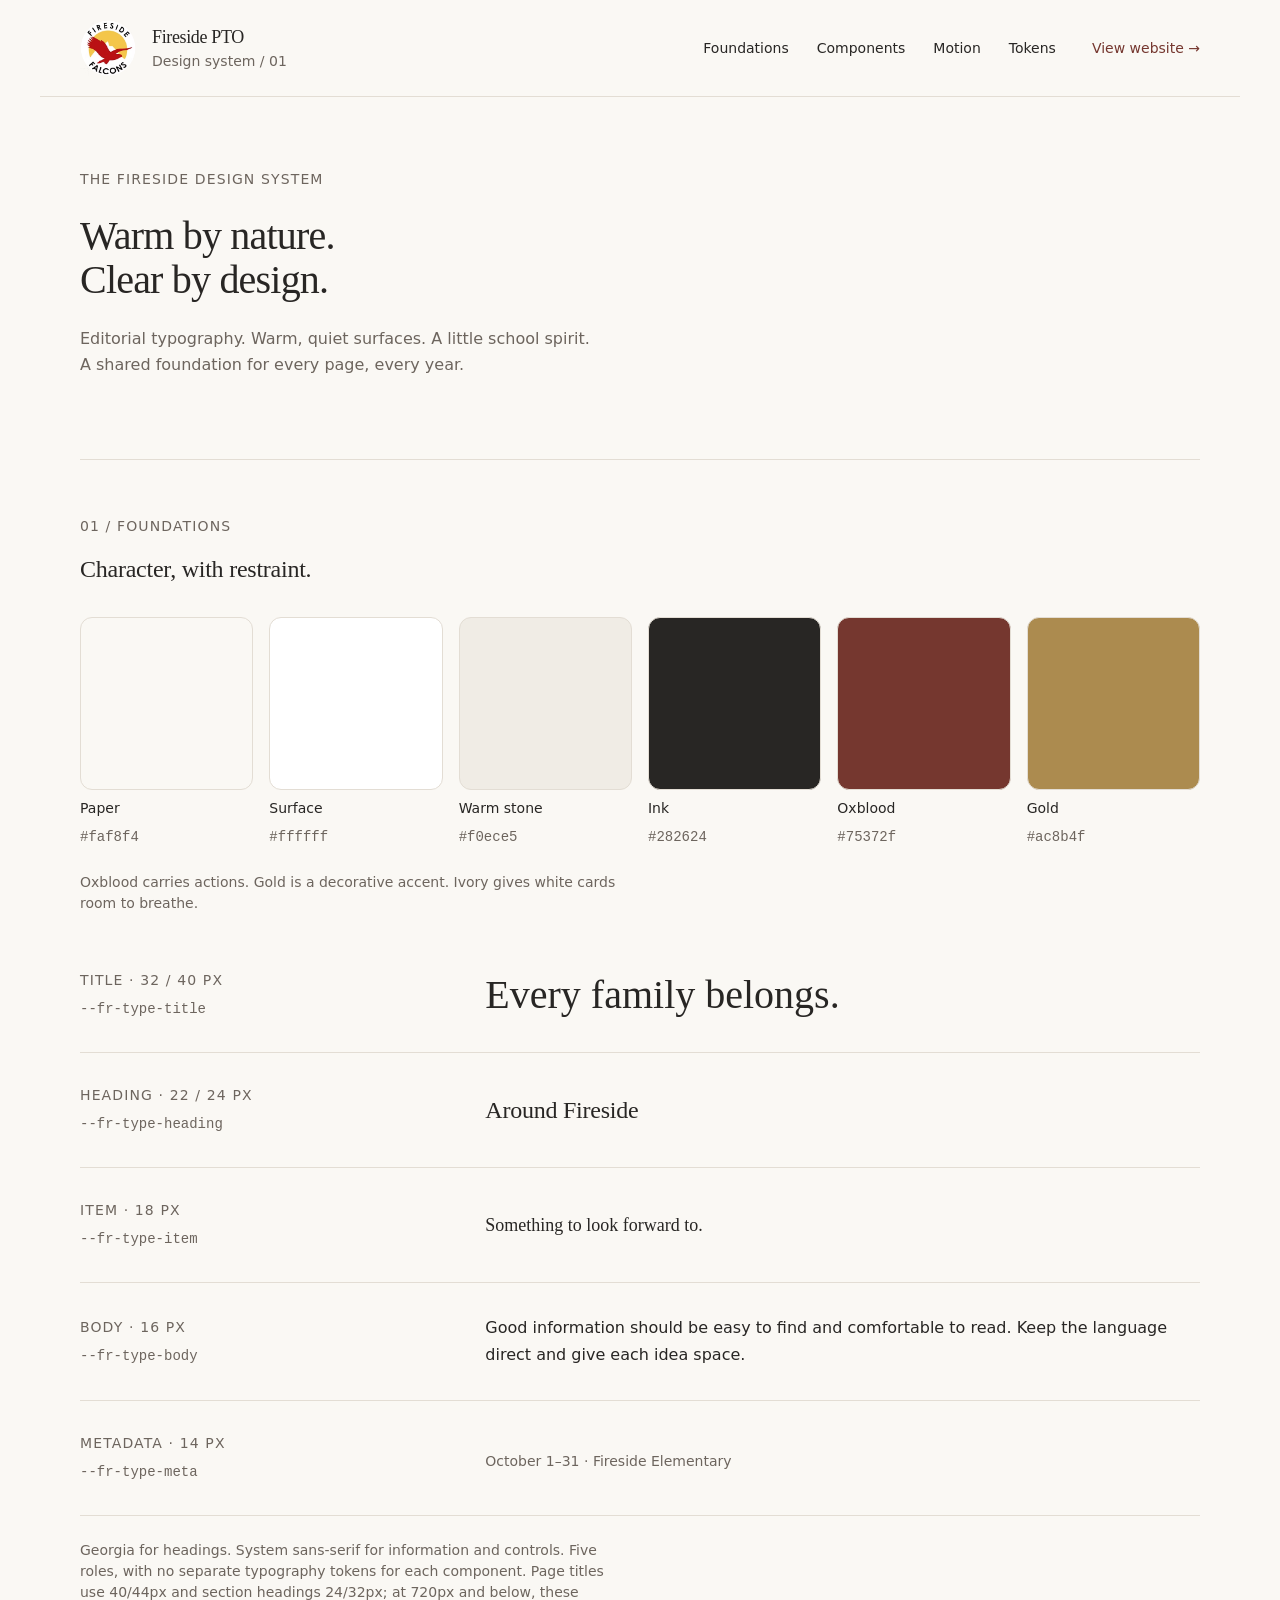
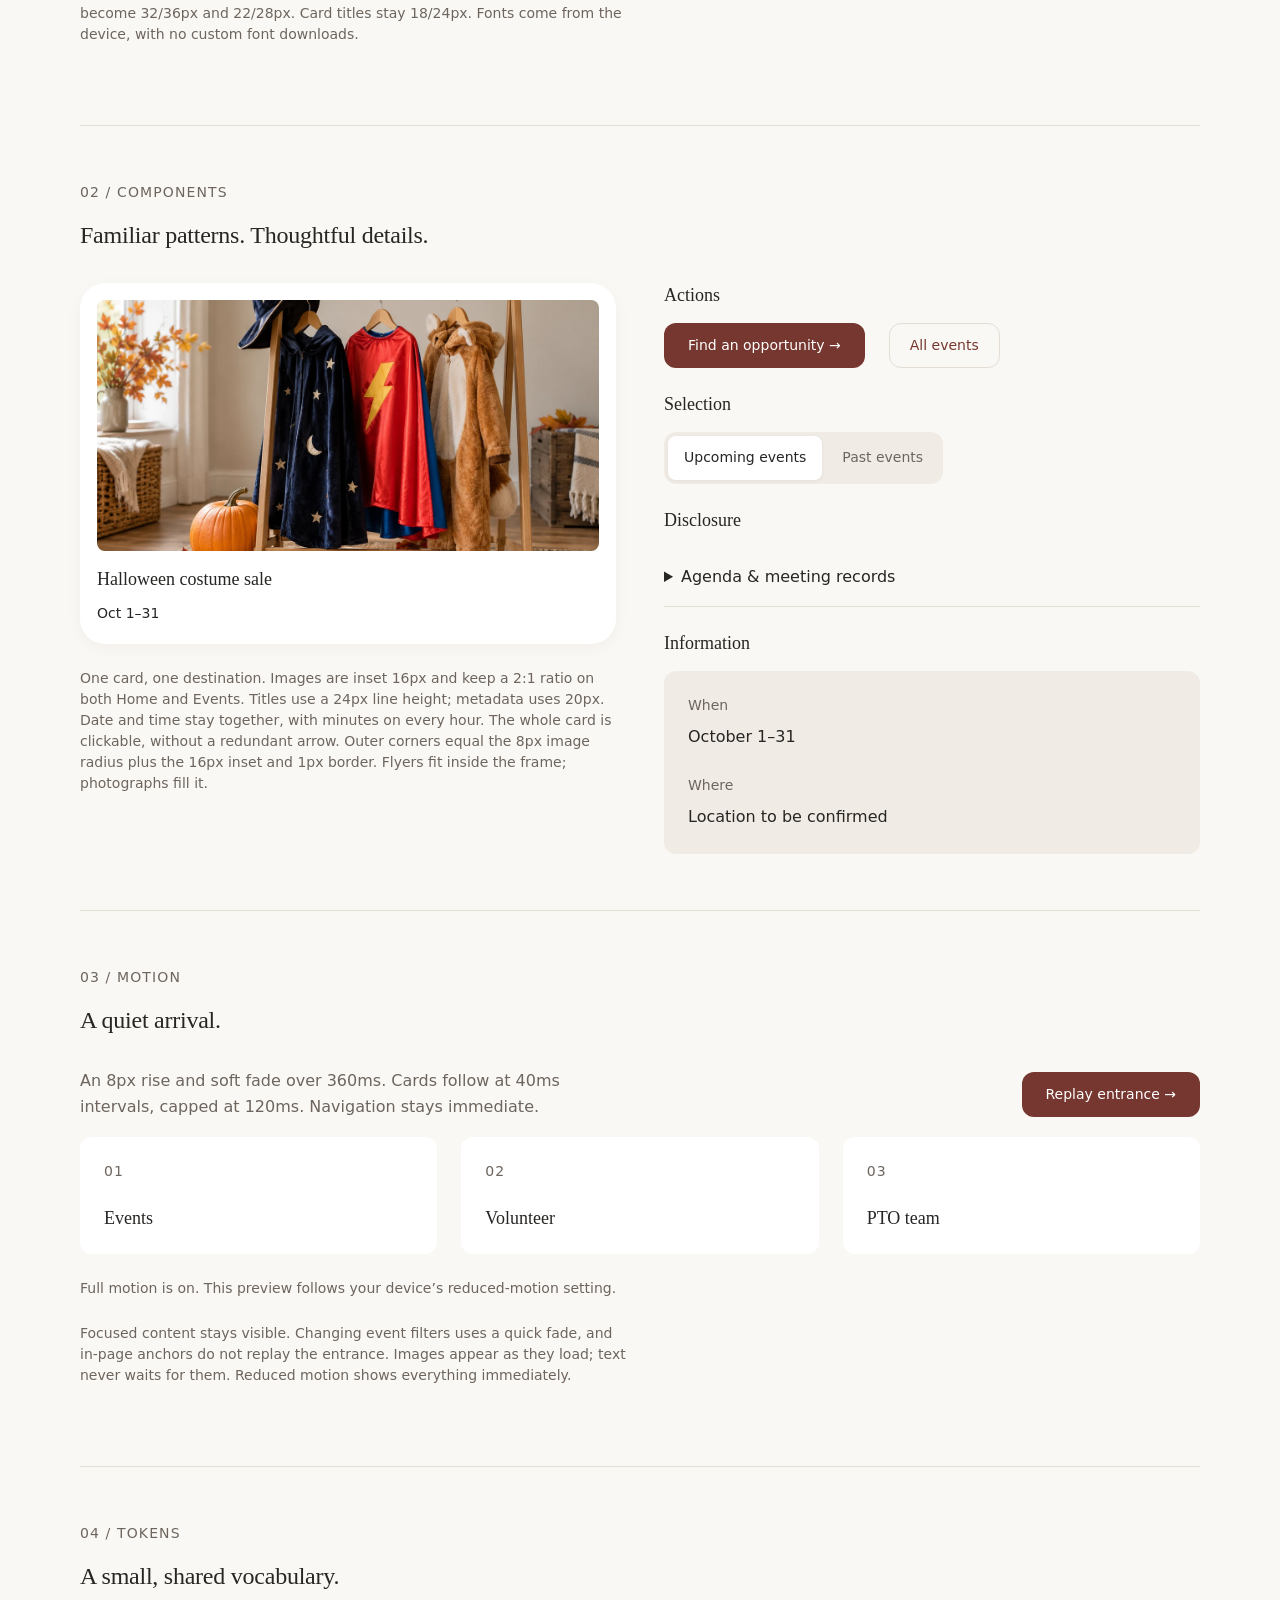
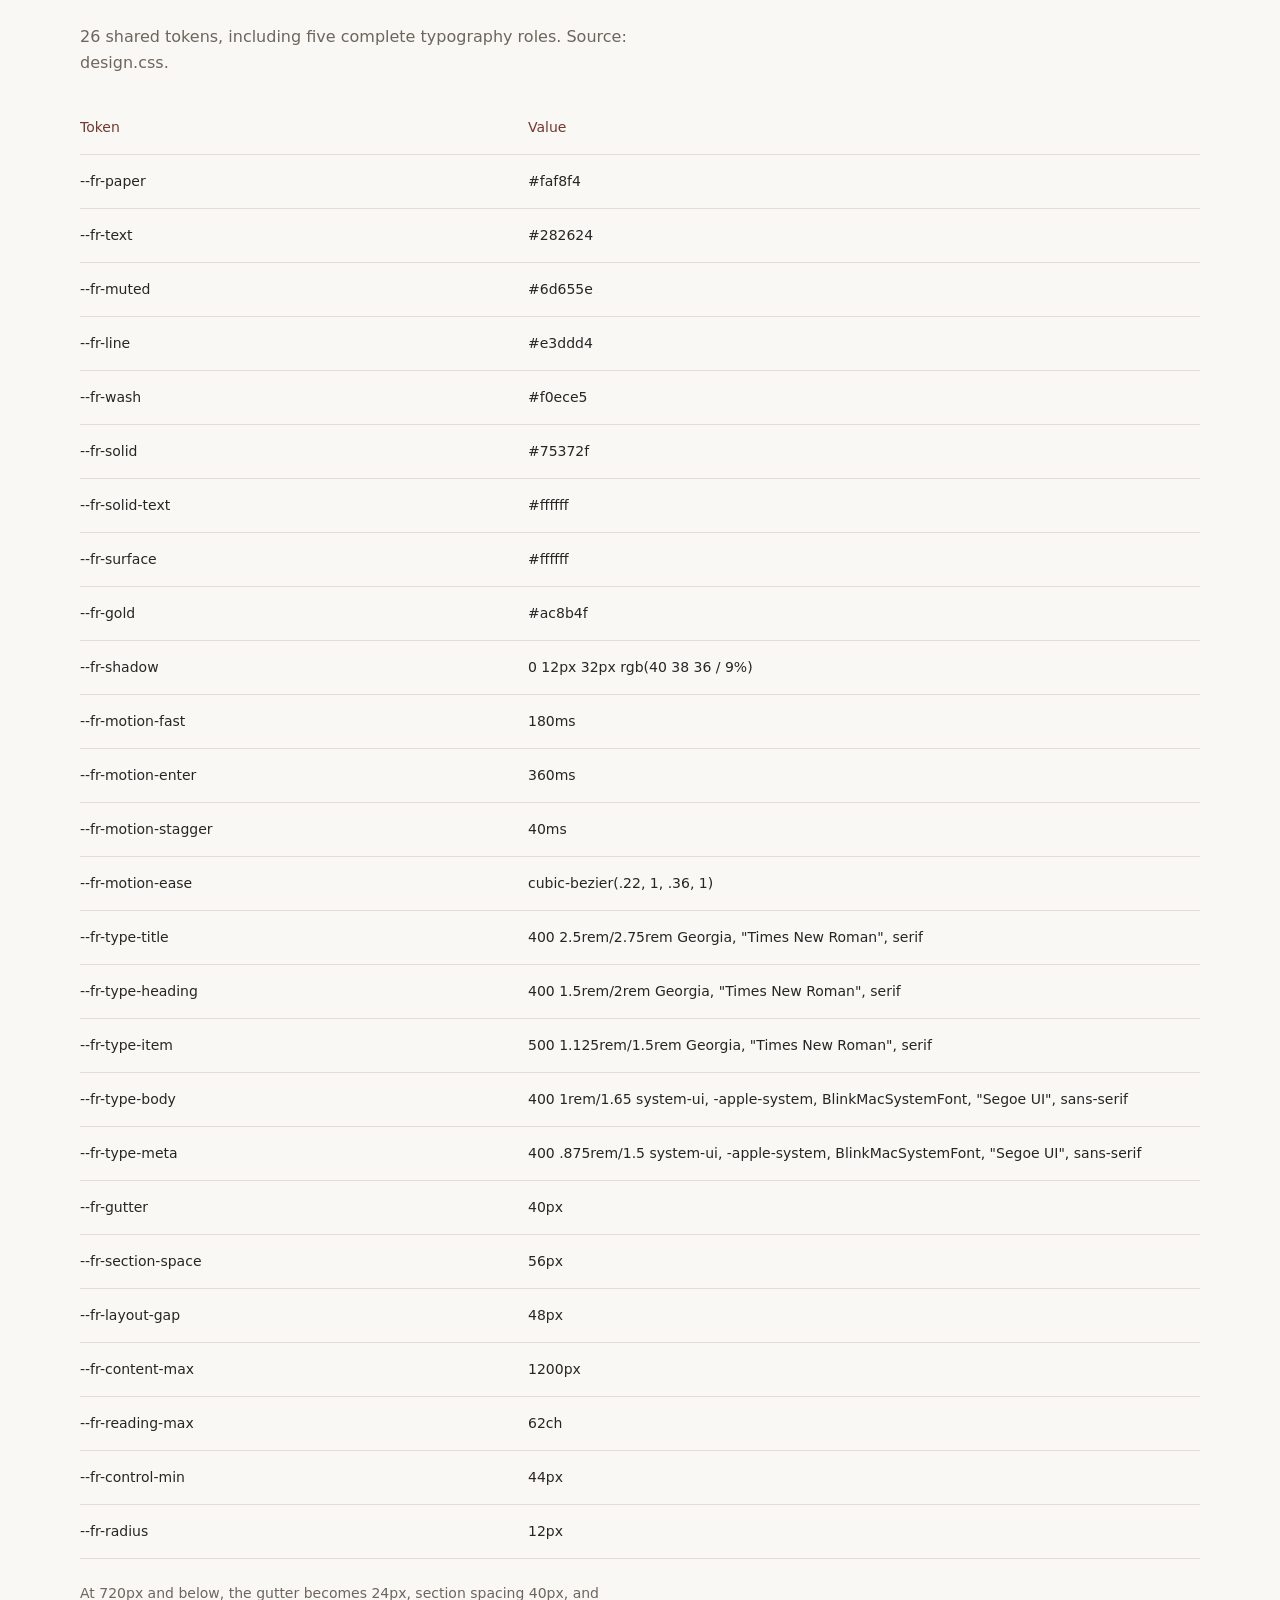
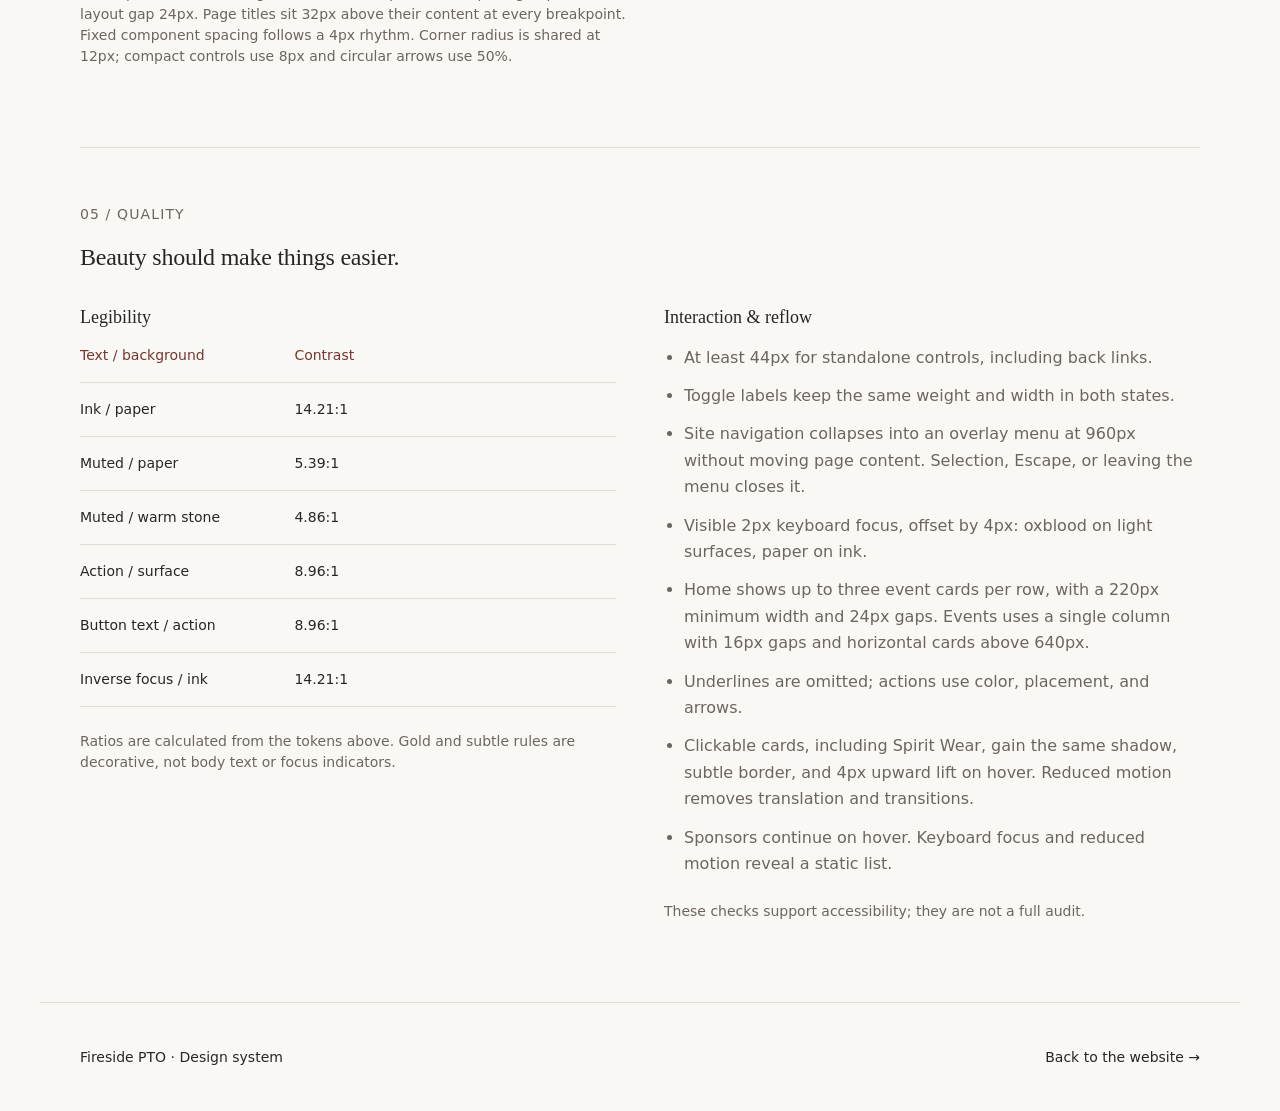
==== commit f463febd: "Refine spirit wear, shared cards, and event records" ====
--- a/design-system.html
+++ b/design-system.html
@@ -3,10 +3,8 @@
 <head>
 <meta charset="utf-8"><meta name="viewport" content="width=device-width,initial-scale=1">
 <title>Fireside — Design system</title>
-<link rel="preload" href="assets/fonts/dm-sans-400.ttf" as="font" type="font/ttf" crossorigin>
-<link rel="preload" href="assets/fonts/newsreader-400.ttf" as="font" type="font/ttf" crossorigin>
 <link rel="icon" href="assets/fireside-logo.png">
-<link rel="stylesheet" href="design.css?v=footer-spacing-1"><link rel="stylesheet" href="site.css?v=mobile-actions-2"><link rel="stylesheet" href="design-system.css?v=page-motion-1">
+<link rel="stylesheet" href="design.css?v=system-fonts-1"><link rel="stylesheet" href="site.css?v=spirit-editorial-1"><link rel="stylesheet" href="design-system.css?v=page-motion-1">
 </head>
 <body><div id="fireside-refined">
 <header class="fr-header"><a class="fr-brand" href="index.html"><img src="assets/fireside-logo.png" alt="Fireside Falcons"><span class="fr-brand-copy">Fireside PTO<span>Design system / 01</span></span></a><nav aria-label="Design reference"><a href="#foundations">Foundations</a><a href="#components">Components</a><a href="#motion">Motion</a><a href="#tokens">Tokens</a></nav><a class="fr-inline" href="index.html">View website →</a></header>
@@ -18,15 +16,15 @@
 <div class="ds-type"><div><span class="fr-label">ITEM · 18 PX</span><code>--fr-type-item</code></div><h3>Something to look forward to.</h3></div>
 <div class="ds-type"><div><span class="fr-label">BODY · 16 PX</span><code>--fr-type-body</code></div><div>Good information should be easy to find and comfortable to read. Keep the language direct and give each idea space.</div></div>
 <div class="ds-type"><div><span class="fr-label">METADATA · 14 PX</span><code>--fr-type-meta</code></div><span class="fr-commitment">October 1–31 · Fireside Elementary</span></div>
-<p class="ds-caption">Newsreader for headings. DM Sans for information and controls. Five roles, with no separate typography tokens for each component. Page titles use 40/44px and section headings 24/32px; at 720px and below, these become 32/36px and 22/28px. Card titles stay 18/24px. Fonts are hosted in this repository with their open-source licenses.</p></section>
-<section class="ds-block" id="components"><div class="ds-section-title"><span class="fr-label">02 / COMPONENTS</span><h2>Familiar patterns. Thoughtful details.</h2></div><div class="ds-component-grid"><div><article class="fr-event-card"><a class="fr-event-card-link" href="index.html#event/2026-halloween-costume-sale"><div class="fr-card-cover"><img class="fr-cover-photo" src="assets/halloween-costume-sale.webp" alt="Illustrative Halloween costumes"></div><div class="fr-event-card-copy"><div class="fr-card-content"><h2>Halloween costume sale</h2><div class="fr-card-info"><p class="fr-event-meta"><span>Oct 1–31</span></p></div></div></div></a></article><p class="ds-caption">One card, one destination. Images are inset 16px and keep a 2:1 ratio on both Home and Events. Titles use a 24px line height; metadata uses 20px. Date and time stay together, with minutes on every hour. The whole card is clickable, without a redundant arrow. Outer corners equal the 8px image radius plus the 16px inset and 1px border. Flyers fit inside the frame; photographs fill it.</p></div><div class="ds-controls"><h3>Actions</h3><div class="fr-links"><a class="fr-primary" href="index.html#volunteer">Find an opportunity →</a><a class="fr-secondary" href="index.html#events">All events</a></div><h3>Selection</h3><div class="fr-switch" aria-label="Sample selection"><button type="button" aria-pressed="true">Upcoming events</button><button type="button" aria-pressed="false">Past events</button></div><h3>Disclosure</h3><details><summary>Agenda & meeting records</summary><p>Records stay with their event. Keep summaries concise and link to the original documents.</p></details><h3>Information</h3><aside class="fr-info"><dl><dt>WHEN</dt><dd>October 1–31</dd><dt>WHERE</dt><dd>Location to be confirmed</dd></dl></aside></div></div></section>
+<p class="ds-caption">Georgia for headings. System sans-serif for information and controls. Five roles, with no separate typography tokens for each component. Page titles use 40/44px and section headings 24/32px; at 720px and below, these become 32/36px and 22/28px. Card titles stay 18/24px. Fonts come from the device, with no custom font downloads.</p></section>
+<section class="ds-block" id="components"><div class="ds-section-title"><span class="fr-label">02 / COMPONENTS</span><h2>Familiar patterns. Thoughtful details.</h2></div><div class="ds-component-grid"><div><article class="fr-event-card"><a class="fr-event-card-link" href="index.html#event/2026-halloween-costume-sale"><div class="fr-card-cover"><img class="fr-cover-photo" src="assets/halloween-costume-sale.webp" alt="Illustrative Halloween costumes"></div><div class="fr-event-card-copy"><div class="fr-card-content"><h2>Halloween costume sale</h2><div class="fr-card-info"><p class="fr-event-meta"><span>Oct 1–31</span></p></div></div></div></a></article><p class="ds-caption">One card, one destination. Images are inset 16px and keep a 2:1 ratio on both Home and Events. Titles use a 24px line height; metadata uses 20px. Date and time stay together, with minutes on every hour. The whole card is clickable, without a redundant arrow. Outer corners equal the 8px image radius plus the 16px inset and 1px border. Flyers fit inside the frame; photographs fill it.</p></div><div class="ds-controls"><h3>Actions</h3><div class="fr-links"><a class="fr-primary" href="index.html#volunteer">Find an opportunity →</a><a class="fr-secondary" href="index.html#events">All events</a></div><h3>Selection</h3><div class="fr-switch" aria-label="Sample selection"><button type="button" aria-pressed="true">Upcoming events</button><button type="button" aria-pressed="false">Past events</button></div><h3>Disclosure</h3><details><summary>Agenda & meeting records</summary><p>Records stay with their event. Keep summaries concise and link to the original documents.</p></details><h3>Information</h3><aside class="fr-info"><dl><dt>When</dt><dd>October 1–31</dd><dt>Where</dt><dd>Location to be confirmed</dd></dl></aside></div></div></section>
 <section class="ds-block" id="motion"><div class="ds-section-title"><span class="fr-label">03 / MOTION</span><h2>A quiet arrival.</h2></div><div class="fr-section-top"><p class="ds-motion-copy">An 8px rise and soft fade over 360ms. Cards follow at 40ms intervals, capped at 120ms. Navigation stays immediate.</p><button type="button" class="fr-primary" id="replay-motion">Replay entrance →</button></div><div id="ds-motion-demo"><div class="ds-motion-preview" data-motion-group><article><span class="fr-label">01</span><h3>Events</h3></article><article><span class="fr-label">02</span><h3>Volunteer</h3></article><article><span class="fr-label">03</span><h3>PTO team</h3></article></div></div><p class="ds-caption" id="motion-preference" role="status"></p><p class="ds-caption">Focused content stays visible. Changing event filters uses a quick fade, and in-page anchors do not replay the entrance. Images appear as they load; text never waits for them. Reduced motion shows everything immediately.</p></section>
 <section class="ds-block" id="tokens"><div class="ds-section-title"><span class="fr-label">04 / TOKENS</span><h2>A small, shared vocabulary.</h2></div><p id="token-count"></p><div class="ds-table-wrap"><table><thead><tr><th>Token</th><th>Value</th></tr></thead><tbody id="token-rows"></tbody></table></div><p class="ds-caption">At 720px and below, the gutter becomes 24px, section spacing 40px, and layout gap 24px. Page titles sit 32px above their content at every breakpoint. Fixed component spacing follows a 4px rhythm. Corner radius is shared at 12px; compact controls use 8px and circular arrows use 50%.</p></section>
-<section class="ds-block"><div class="ds-section-title"><span class="fr-label">05 / QUALITY</span><h2>Beauty should make things easier.</h2></div><div class="ds-component-grid"><div><h3>Legibility</h3><div class="ds-table-wrap"><table><thead><tr><th>Text / background</th><th>Contrast</th></tr></thead><tbody id="contrast-rows"></tbody></table></div><p class="ds-caption">Ratios are calculated from the tokens above. Gold and subtle rules are decorative, not body text or focus indicators.</p></div><div><h3>Interaction & reflow</h3><ul><li>At least 44px for standalone controls, including back links.</li><li>Toggle labels keep the same weight and width in both states.</li><li>Site navigation collapses into an overlay menu at 960px without moving page content. Selection, Escape, or leaving the menu closes it.</li><li>Visible 2px keyboard focus, offset by 4px: oxblood on light surfaces, paper on ink.</li><li>Home shows up to three event cards per row, with a 220px minimum width and 24px gaps. Events uses a single column with 16px gaps and horizontal cards above 640px.</li><li>Underlines are omitted; actions use color, placement, and arrows.</li><li>Hover lifts cards 4px in 180ms. Reduced motion removes translation and transitions.</li><li>Sponsors continue on hover. Keyboard focus and reduced motion reveal a static list.</li></ul><p class="ds-caption">These checks support accessibility; they are not a full audit.</p></div></div></section>
+<section class="ds-block"><div class="ds-section-title"><span class="fr-label">05 / QUALITY</span><h2>Beauty should make things easier.</h2></div><div class="ds-component-grid"><div><h3>Legibility</h3><div class="ds-table-wrap"><table><thead><tr><th>Text / background</th><th>Contrast</th></tr></thead><tbody id="contrast-rows"></tbody></table></div><p class="ds-caption">Ratios are calculated from the tokens above. Gold and subtle rules are decorative, not body text or focus indicators.</p></div><div><h3>Interaction & reflow</h3><ul><li>At least 44px for standalone controls, including back links.</li><li>Toggle labels keep the same weight and width in both states.</li><li>Site navigation collapses into an overlay menu at 960px without moving page content. Selection, Escape, or leaving the menu closes it.</li><li>Visible 2px keyboard focus, offset by 4px: oxblood on light surfaces, paper on ink.</li><li>Home shows up to three event cards per row, with a 220px minimum width and 24px gaps. Events uses a single column with 16px gaps and horizontal cards above 640px.</li><li>Underlines are omitted; actions use color, placement, and arrows.</li><li>Clickable cards, including Spirit Wear, gain the same shadow, subtle border, and 4px upward lift on hover. Reduced motion removes translation and transitions.</li><li>Sponsors continue on hover. Keyboard focus and reduced motion reveal a static list.</li></ul><p class="ds-caption">These checks support accessibility; they are not a full audit.</p></div></div></section>
 </main><footer><span>Fireside PTO · Design system</span><a href="index.html">Back to the website →</a></footer>
 </div>
 <script src="motion.js?v=page-motion-1"></script>
-<script id="design-tokens" type="application/json">{"--fr-paper": "#faf8f4", "--fr-text": "#282624", "--fr-muted": "#6d655e", "--fr-line": "#e3ddd4", "--fr-wash": "#f0ece5", "--fr-solid": "#75372f", "--fr-solid-text": "#ffffff", "--fr-surface": "#ffffff", "--fr-gold": "#ac8b4f", "--fr-shadow": "0 12px 32px rgb(40 38 36 / 9%)", "--fr-motion-fast": "180ms", "--fr-motion-enter": "360ms", "--fr-motion-stagger": "40ms", "--fr-motion-ease": "cubic-bezier(.22, 1, .36, 1)", "--fr-type-title": "400 2.5rem/2.75rem \"Newsreader\", Georgia, serif", "--fr-type-heading": "400 1.5rem/2rem \"Newsreader\", Georgia, serif", "--fr-type-item": "500 1.125rem/1.5rem \"Newsreader\", Georgia, serif", "--fr-type-body": "400 1rem/1.65 \"DM Sans\", Arial, sans-serif", "--fr-type-meta": "400 .875rem/1.5 \"DM Sans\", Arial, sans-serif", "--fr-gutter": "40px", "--fr-section-space": "56px", "--fr-layout-gap": "48px", "--fr-content-max": "1200px", "--fr-reading-max": "62ch", "--fr-control-min": "44px", "--fr-radius": "12px"}</script>
+<script id="design-tokens" type="application/json">{"--fr-paper": "#faf8f4", "--fr-text": "#282624", "--fr-muted": "#6d655e", "--fr-line": "#e3ddd4", "--fr-wash": "#f0ece5", "--fr-solid": "#75372f", "--fr-solid-text": "#ffffff", "--fr-surface": "#ffffff", "--fr-gold": "#ac8b4f", "--fr-shadow": "0 12px 32px rgb(40 38 36 / 9%)", "--fr-motion-fast": "180ms", "--fr-motion-enter": "360ms", "--fr-motion-stagger": "40ms", "--fr-motion-ease": "cubic-bezier(.22, 1, .36, 1)", "--fr-type-title": "400 2.5rem/2.75rem Georgia, \"Times New Roman\", serif", "--fr-type-heading": "400 1.5rem/2rem Georgia, \"Times New Roman\", serif", "--fr-type-item": "500 1.125rem/1.5rem Georgia, \"Times New Roman\", serif", "--fr-type-body": "400 1rem/1.65 system-ui, -apple-system, BlinkMacSystemFont, \"Segoe UI\", sans-serif", "--fr-type-meta": "400 .875rem/1.5 system-ui, -apple-system, BlinkMacSystemFont, \"Segoe UI\", sans-serif", "--fr-gutter": "40px", "--fr-section-space": "56px", "--fr-layout-gap": "48px", "--fr-content-max": "1200px", "--fr-reading-max": "62ch", "--fr-control-min": "44px", "--fr-radius": "12px"}</script>
 <script>
 document.getElementById('replay-motion').addEventListener('click',()=>window.FiresideMotion.enter(document.getElementById('ds-motion-demo')));
 const motionPreference=window.matchMedia('(prefers-reduced-motion: reduce)');
--- a/design.css
+++ b/design.css
@@ -1,39 +1,3 @@
-@font-face {
-  font-family: 'DM Sans';
-  font-style: normal;
-  font-weight: 400;
-  font-display: swap;
-  src: url(assets/fonts/dm-sans-400.ttf) format('truetype');
-}
-@font-face {
-  font-family: 'DM Sans';
-  font-style: normal;
-  font-weight: 500;
-  font-display: swap;
-  src: url(assets/fonts/dm-sans-500.ttf) format('truetype');
-}
-@font-face {
-  font-family: 'DM Sans';
-  font-style: normal;
-  font-weight: 600;
-  font-display: swap;
-  src: url(assets/fonts/dm-sans-600.ttf) format('truetype');
-}
-@font-face {
-  font-family: 'Newsreader';
-  font-style: normal;
-  font-weight: 400;
-  font-display: swap;
-  src: url(assets/fonts/newsreader-400.ttf) format('truetype');
-}
-@font-face {
-  font-family: 'Newsreader';
-  font-style: normal;
-  font-weight: 500;
-  font-display: swap;
-  src: url(assets/fonts/newsreader-500.ttf) format('truetype');
-}
-
 /* Fireside — shared foundations and components. See design.md. */
 #fireside-refined {
   color-scheme: light;
@@ -53,11 +17,11 @@
   --fr-motion-ease: cubic-bezier(.22, 1, .36, 1);
 
   /* Five complete type roles; no per-component font-size tokens. */
-  --fr-type-title: 400 2.5rem/2.75rem "Newsreader", Georgia, serif;
-  --fr-type-heading: 400 1.5rem/2rem "Newsreader", Georgia, serif;
-  --fr-type-item: 500 1.125rem/1.5rem "Newsreader", Georgia, serif;
-  --fr-type-body: 400 1rem/1.65 "DM Sans", Arial, sans-serif;
-  --fr-type-meta: 400 .875rem/1.5 "DM Sans", Arial, sans-serif;
+  --fr-type-title: 400 2.5rem/2.75rem Georgia, "Times New Roman", serif;
+  --fr-type-heading: 400 1.5rem/2rem Georgia, "Times New Roman", serif;
+  --fr-type-item: 500 1.125rem/1.5rem Georgia, "Times New Roman", serif;
+  --fr-type-body: 400 1rem/1.65 system-ui, -apple-system, BlinkMacSystemFont, "Segoe UI", sans-serif;
+  --fr-type-meta: 400 .875rem/1.5 system-ui, -apple-system, BlinkMacSystemFont, "Segoe UI", sans-serif;
 
   --fr-gutter: 40px;
   --fr-section-space: 56px;
@@ -67,6 +31,10 @@
   --fr-control-min: 44px;
   --fr-radius: 12px;
 
+  display: flex;
+  flex-direction: column;
+  min-height: 100vh;
+  min-height: 100dvh;
   background: var(--fr-paper);
   color: var(--fr-text);
   font: var(--fr-type-body);
@@ -87,7 +55,9 @@
 #fireside-refined h2 { letter-spacing: -.01em; font: var(--fr-type-heading); }
 #fireside-refined h3 { font: var(--fr-type-item); }
 #fireside-refined p { color: var(--fr-muted); margin: 16px 0 24px; max-width: var(--fr-reading-max); }
-#fireside-refined :is(.fr-header,main,footer) { max-width: var(--fr-content-max); margin-inline: auto; padding-inline: var(--fr-gutter); }
+#fireside-refined :is(.fr-header,main,footer) { width: 100%; max-width: var(--fr-content-max); margin-inline: auto; padding-inline: var(--fr-gutter); }
+#fireside-refined > main { flex: 1; }
+#fireside-refined > :is(.fr-header,footer) { flex-shrink: 0; }
 #fireside-refined .fr-header { padding-block: 20px; border-bottom: 1px solid var(--fr-line); display: flex; align-items: center; gap: 24px; flex-wrap: wrap; }
 #fireside-refined .fr-brand { display: flex; align-items: center; gap: 16px; min-width: 0; }
 #fireside-refined .fr-brand img { display: block; width: 56px; height: 56px; object-fit: contain; flex-shrink: 0; }
@@ -166,7 +136,7 @@
   to { opacity: 1; transform: none; }
 }
 @media(max-width:720px) {
-  #fireside-refined { --fr-type-title: 400 2rem/2.25rem "Newsreader", Georgia, serif; --fr-type-heading: 400 1.375rem/1.75rem "Newsreader", Georgia, serif; --fr-gutter:24px; --fr-section-space:40px; --fr-layout-gap:24px; }
+  #fireside-refined { --fr-type-title: 400 2rem/2.25rem Georgia, "Times New Roman", serif; --fr-type-heading: 400 1.375rem/1.75rem Georgia, "Times New Roman", serif; --fr-gutter:24px; --fr-section-space:40px; --fr-layout-gap:24px; }
   #fireside-refined :is(.fr-hero-grid,.fr-detail-grid) { grid-template-columns:1fr; }
   #fireside-refined .fr-team-grid { grid-template-columns:repeat(2,minmax(0,1fr)); }
   #fireside-refined .fr-event-row { flex-wrap:wrap; gap:16px; }
--- a/site.css
+++ b/site.css
@@ -11,18 +11,9 @@
 #fireside-refined .fr-committee-grid h2 { font: var(--fr-type-item); letter-spacing: normal; color: var(--fr-text); }
 #fireside-refined .fr-commitment { display: block; font: var(--fr-type-meta); color: var(--fr-muted); margin-top: 8px; }
 #fireside-refined .fr-committee-grid p { margin: 8px 0 0; }
-#fireside-refined :is(.fr-program-link,.fr-fundraising-grid > section) { display: flex; flex-direction: column; gap: 24px; height: 100%; padding: 24px; border: 1px solid transparent; border-radius: calc(var(--fr-radius) * 2); background: var(--fr-surface); box-shadow: 0 4px 16px rgb(40 38 36 / 4%); transition: box-shadow var(--fr-motion-fast) var(--fr-motion-ease), border-color var(--fr-motion-fast) var(--fr-motion-ease), transform var(--fr-motion-fast) var(--fr-motion-ease); }
+#fireside-refined .fr-program-link { display: flex; flex-direction: column; gap: 24px; height: 100%; padding: 24px; border: 1px solid transparent; border-radius: calc(var(--fr-radius) * 2); }
 #fireside-refined .fr-program-card-footer { display: flex; align-items: center; justify-content: space-between; flex-wrap: wrap; gap: 16px; margin-top: auto; }
 #fireside-refined .fr-program-card-footer .fr-commitment { flex: 1 1 140px; margin: 0; line-height: 20px; }
-#fireside-refined .fr-program-card-footer .fr-secondary { pointer-events: none; }
-@media (hover: hover) {
-  #fireside-refined .fr-program-link:hover { box-shadow: var(--fr-shadow); border-color: var(--fr-line); transform: translateY(-2px); }
-  #fireside-refined .fr-program-link:hover .fr-secondary { background: var(--fr-wash); border-color: var(--fr-muted); }
-}
-#fireside-refined .fr-program-link:focus-visible .fr-secondary { background: var(--fr-wash); border-color: var(--fr-muted); }
-@media (prefers-reduced-motion: reduce) {
-  #fireside-refined .fr-program-link:hover { transform: none; }
-}
 @media (max-width:720px) {
   #fireside-refined :is(.fr-resource-grid,.fr-committee-grid) { grid-template-columns: 1fr; }
 }
@@ -65,17 +56,20 @@
 #fireside-refined .fr-title-row { display: flex; justify-content: space-between; align-items: center; gap: 16px 24px; flex-wrap: wrap; }
 #fireside-refined .fr-title-row h1 { margin: 0; }
 #fireside-refined .fr-event-grid { display: grid; grid-template-columns: repeat(auto-fit,minmax(min(100%,max(220px,calc((100% - 48px)/3))),1fr)); gap: 24px; padding-bottom: var(--fr-section-space); }
+#fireside-refined #fr-home > .fr-event-grid { grid-template-columns: repeat(auto-fit,minmax(min(100%,max(220px,calc((100% - 64px)/3))),1fr)); gap: 32px; padding-bottom: 32px; }
 #fireside-refined .fr-event-grid > p:first-child { margin-top: 0; }
 #fireside-refined .fr-event-card { min-width: 0; }
 #fireside-refined :is(.fr-event-card-link,.fr-spirit) { --fr-inset: 16px; --fr-image-radius: 8px; }
-#fireside-refined .fr-event-card-link { display: flex; flex-direction: column; gap: 16px; height: 100%; padding: var(--fr-inset); border: 1px solid transparent; background: var(--fr-surface); border-radius: calc(var(--fr-image-radius) + var(--fr-inset) + 1px); box-shadow: 0 4px 16px rgb(40 38 36 / 4%); text-decoration: none; overflow: hidden; transition: transform var(--fr-motion-fast) var(--fr-motion-ease), box-shadow var(--fr-motion-fast) var(--fr-motion-ease), border-color var(--fr-motion-fast) var(--fr-motion-ease); }
+#fireside-refined .fr-event-card-link { display: flex; flex-direction: column; gap: 16px; height: 100%; padding: var(--fr-inset); border: 1px solid transparent; border-radius: calc(var(--fr-image-radius) + var(--fr-inset) + 1px); text-decoration: none; }
+/* Lift the whole clickable card as one surface, without changing its scale. */
+#fireside-refined :is(.fr-event-card-link,.fr-program-link,.fr-spirit) { position: relative; background: var(--fr-surface); box-shadow: 0 4px 16px rgb(40 38 36 / 4%); transition: transform var(--fr-motion-fast) var(--fr-motion-ease), box-shadow var(--fr-motion-fast) var(--fr-motion-ease), border-color var(--fr-motion-fast) var(--fr-motion-ease); }
 @media (hover: hover) {
-  #fireside-refined .fr-event-card-link:hover { transform: translateY(-4px); border-color: var(--fr-gold); box-shadow: var(--fr-shadow); }
+  #fireside-refined :is(.fr-event-card-link,.fr-program-link,.fr-spirit):hover { transform: translateY(-4px); border-color: var(--fr-line); box-shadow: var(--fr-shadow); }
 }
-#fireside-refined .fr-event-card-link:focus-visible { outline: 2px solid var(--fr-solid); outline-offset: 4px; }
+#fireside-refined :is(.fr-event-card-link,.fr-program-link,.fr-spirit):focus-visible { border-color: var(--fr-line); box-shadow: var(--fr-shadow); }
 @media (prefers-reduced-motion: reduce) {
-  #fireside-refined .fr-event-card-link { transition: none; }
-  #fireside-refined .fr-event-card-link:hover { transform: none; }
+  #fireside-refined :is(.fr-event-card-link,.fr-program-link,.fr-spirit) { transition: none; }
+  #fireside-refined :is(.fr-event-card-link,.fr-program-link,.fr-spirit):hover { transform: none; }
 }
 #fireside-refined .fr-card-cover { position: relative; aspect-ratio: 2/1; width: 100%; flex-shrink: 0; border-radius: var(--fr-image-radius); background: var(--fr-wash); overflow: hidden; }
 #fireside-refined .fr-cover-fallback { position: absolute; inset: 0; display: flex; flex-direction: column; align-items: center; justify-content: center; gap: 12px; background: var(--fr-wash); isolation: isolate; }
@@ -111,31 +105,33 @@
 #fireside-refined .fr-detail-cover figcaption { font: var(--fr-type-meta); color: var(--fr-muted); margin-top: 8px; }
 #fireside-refined .fr-event-image { display: block; width: 100%; aspect-ratio: 4/3; object-fit: contain; background: var(--fr-wash); border-radius: var(--fr-radius); }
 #fireside-refined .fr-event-image-detail { aspect-ratio: auto; max-height: 720px; margin-bottom: 24px; }
-#fireside-refined .fr-spirit { display: grid; grid-template-columns: 144px minmax(0,1fr); gap: 24px; align-items: center; padding: var(--fr-inset); border: 1px solid transparent; background: var(--fr-text); color: var(--fr-paper); margin-bottom: var(--fr-section-space); border-radius: calc(var(--fr-image-radius) + var(--fr-inset) + 1px); }
+#fireside-refined .fr-spirit { --fr-inset: 24px; display: grid; grid-template-columns: minmax(0,1fr) minmax(0,420px); gap: 32px; align-items: center; padding: var(--fr-inset); padding-left: 32px; border: 1px solid transparent; background: var(--fr-text); color: var(--fr-paper); margin-bottom: var(--fr-section-space); border-radius: calc(var(--fr-image-radius) + var(--fr-inset) + 1px); }
 #fireside-refined .fr-spirit h2 { margin: 0; }
-#fireside-refined .fr-spirit p { color: var(--fr-line); margin: 8px 0 16px; }
+#fireside-refined .fr-spirit p { color: var(--fr-line); margin: 8px 0 16px; max-width: 38ch; }
 #fireside-refined .fr-spirit .fr-primary { background: var(--fr-paper); color: var(--fr-text); }
-#fireside-refined .fr-spirit .fr-primary:hover { background: var(--fr-line); }
+#fireside-refined .fr-spirit .fr-primary { pointer-events: none; }
 #fireside-refined .fr-spirit :is(a,button,summary):focus-visible { outline-color: var(--fr-paper); }
-#fireside-refined .fr-spirit img { border-radius: var(--fr-image-radius); display: block; width: 100%; height: 144px; object-fit: contain; }
+#fireside-refined .fr-spirit-products { display: grid; grid-template-columns: repeat(3,minmax(0,1fr)); align-items: start; gap: 8px; }
+#fireside-refined .fr-spirit-product { display: grid; grid-template-rows: minmax(0,1fr); place-items: center; min-width: 0; min-height: 0; height: 144px; padding: 8px; border-radius: var(--fr-image-radius); background: var(--fr-surface); overflow: hidden; }
+#fireside-refined .fr-spirit-product:nth-child(2) { margin-top: 12px; }
+#fireside-refined .fr-spirit-product img { display: block; width: 100%; height: 100%; min-height: 0; object-fit: contain; }
 #fireside-refined .fr-team-grid .fr-photo { margin-bottom: 16px; position: relative; overflow: hidden; }
 #fireside-refined .fr-team-grid .fr-photo img { position: absolute; inset: 0; width: 100%; height: 100%; object-fit: cover; }
 #fireside-refined .fr-program-body { padding-bottom: var(--fr-section-space); max-width: var(--fr-reading-max); }
 #fireside-refined .fr-program-body > :first-child { margin-top: 0; }
 #fireside-refined .fr-program-photo { width: 100%; height: auto; display: block; margin-block: 24px; }
+#fireside-refined #fr-fundraising > .fr-spirit { margin-bottom: 24px; }
 #fireside-refined .fr-fundraising-grid { display: grid; grid-template-columns: repeat(2,minmax(0,1fr)); gap: 24px; padding-bottom: var(--fr-section-space); }
-#fireside-refined .fr-fundraising-grid ol { margin: 16px 0 0; padding-left: 24px; color: var(--fr-muted); }
-#fireside-refined .fr-fundraising-grid li { margin-block: 8px; }
+#fireside-refined .fr-program-body ol { margin: 16px 0 0; padding-left: 24px; color: var(--fr-muted); }
+#fireside-refined .fr-program-body li { margin-block: 8px; }
 #fireside-refined .fr-contact-address { overflow-wrap: anywhere; max-width: 100%; }
-#fireside-refined #fr-sponsorship { scroll-margin-top: 24px; }
 @media (max-width:720px) {
   #fireside-refined .fr-fundraising-grid { grid-template-columns: 1fr; }
-  #fireside-refined .fr-spirit { grid-template-columns: 120px minmax(0,1fr); gap: 16px; }
-  #fireside-refined .fr-spirit img { height: 120px; }
-}
-@media (max-width:480px) {
-  #fireside-refined .fr-spirit { grid-template-columns: 1fr; }
-  #fireside-refined .fr-spirit img { width: 96px; height: 96px; }
+  #fireside-refined .fr-spirit { --fr-inset: 16px; grid-template-columns: 1fr; gap: 12px; padding: var(--fr-inset); }
+  #fireside-refined .fr-spirit-products { grid-row: 1; width: 100%; }
+  #fireside-refined .fr-spirit-product { height: 96px; }
+  #fireside-refined .fr-spirit-product:nth-child(2) { margin-top: 0; }
+  #fireside-refined .fr-spirit-copy { padding: 0 8px 8px; }
 }
 
 #fireside-refined .fr-arrow { display: inline-grid; place-items: center; width: 32px; height: 32px; border: 1px solid var(--fr-line); border-radius: 50%; transition: background var(--fr-motion-fast) var(--fr-motion-ease), color var(--fr-motion-fast) var(--fr-motion-ease); }
@@ -148,7 +144,6 @@
 #fireside-refined .fr-fundraising-grid h2 { font: var(--fr-type-item); letter-spacing: normal; }
 #fireside-refined .fr-fundraising-grid p { margin: 8px 0 0; }
 #fireside-refined .fr-card-actions { display: flex; flex-wrap: wrap; gap: 12px; margin-top: auto; }
-#fireside-refined .fr-fundraising-grid > section:focus-within { border-color: var(--fr-line); box-shadow: var(--fr-shadow); }
 #fireside-refined .fr-footer-brand { font: var(--fr-type-item); }
 #fireside-refined .fr-footer-sub { font: var(--fr-type-meta); }
 
@@ -157,7 +152,6 @@
 @media (max-width:720px) {
   #fireside-refined .fr-desktop-section-action { display: none; }
   #fireside-refined .fr-mobile-section-action { display: flex; justify-content: center; }
-  #fireside-refined #fr-home > .fr-event-grid { padding-bottom: 24px; }
-  #fireside-refined #fr-home > .fr-mobile-section-action { margin-bottom: var(--fr-section-space); }
+  #fireside-refined #fr-home > .fr-mobile-section-action { margin-bottom: 32px; }
   #fireside-refined .fr-sponsors .fr-mobile-section-action { margin-top: 24px; }
 }
